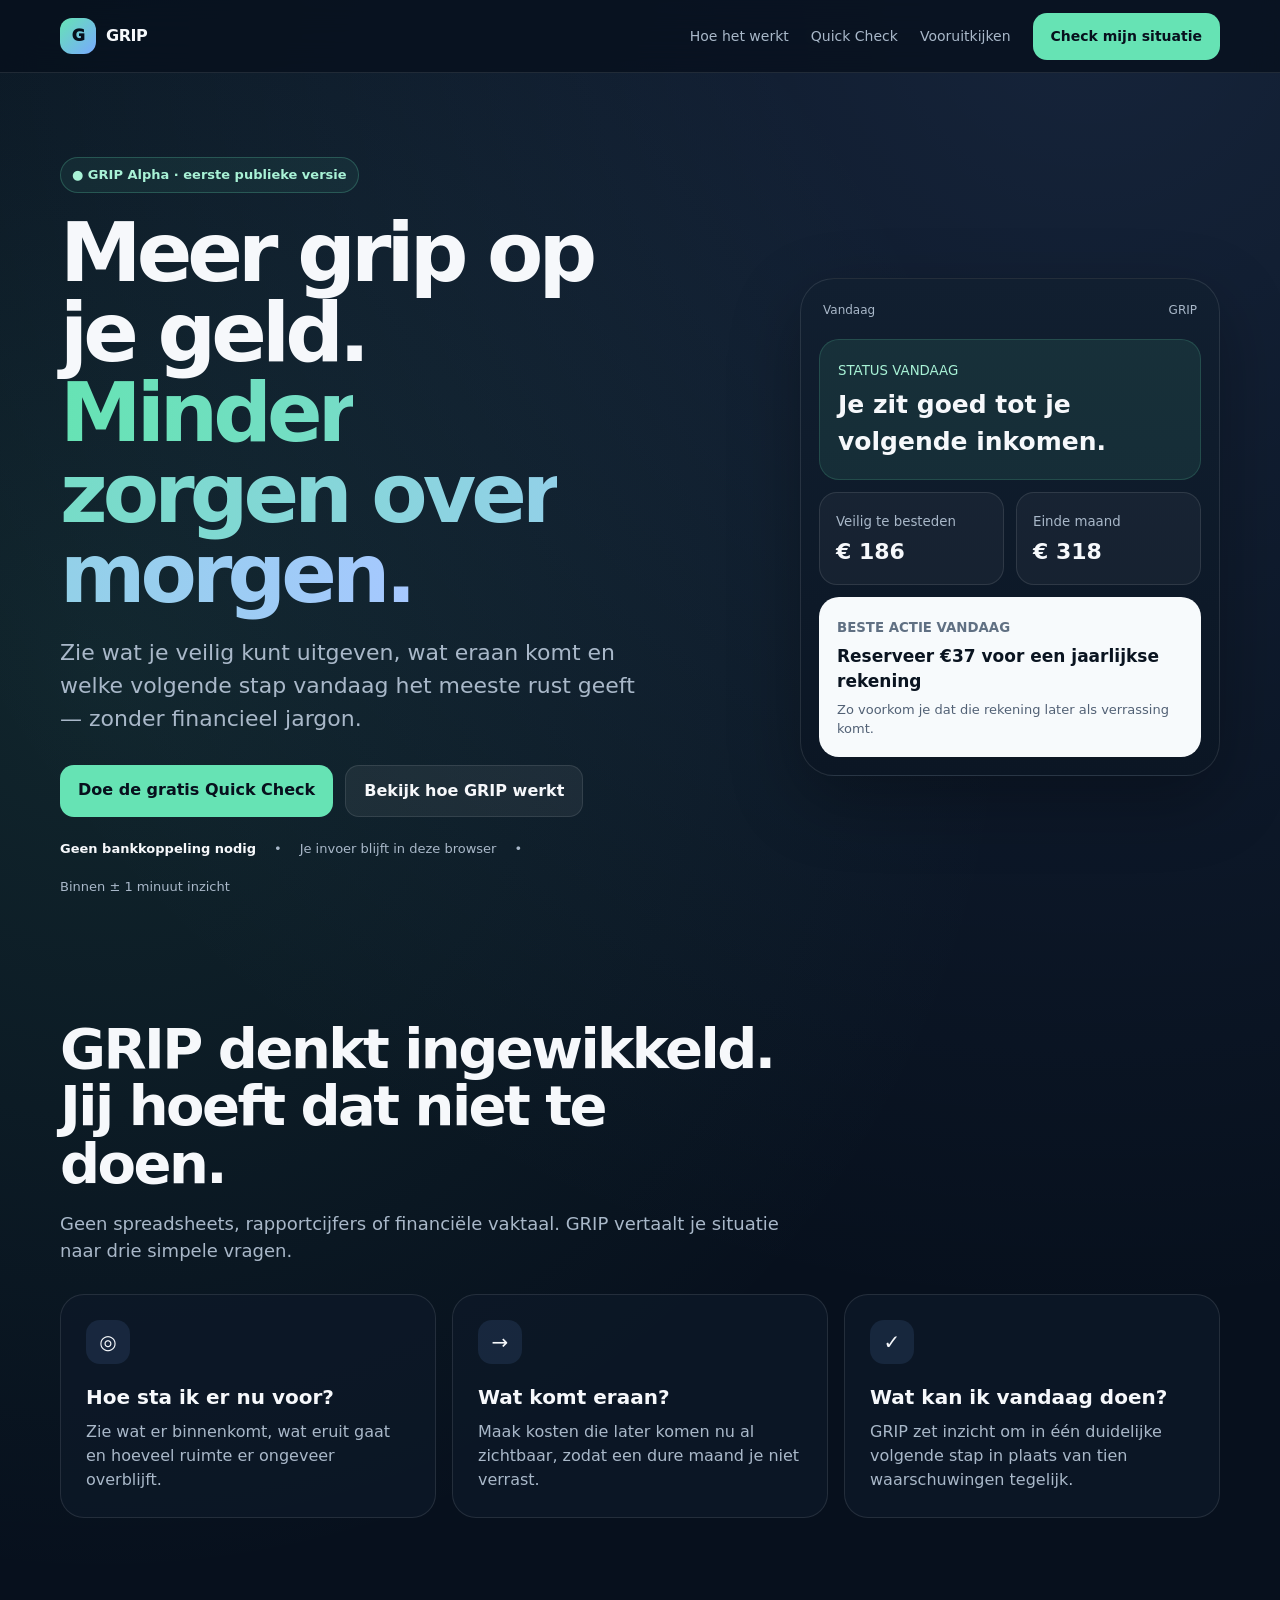
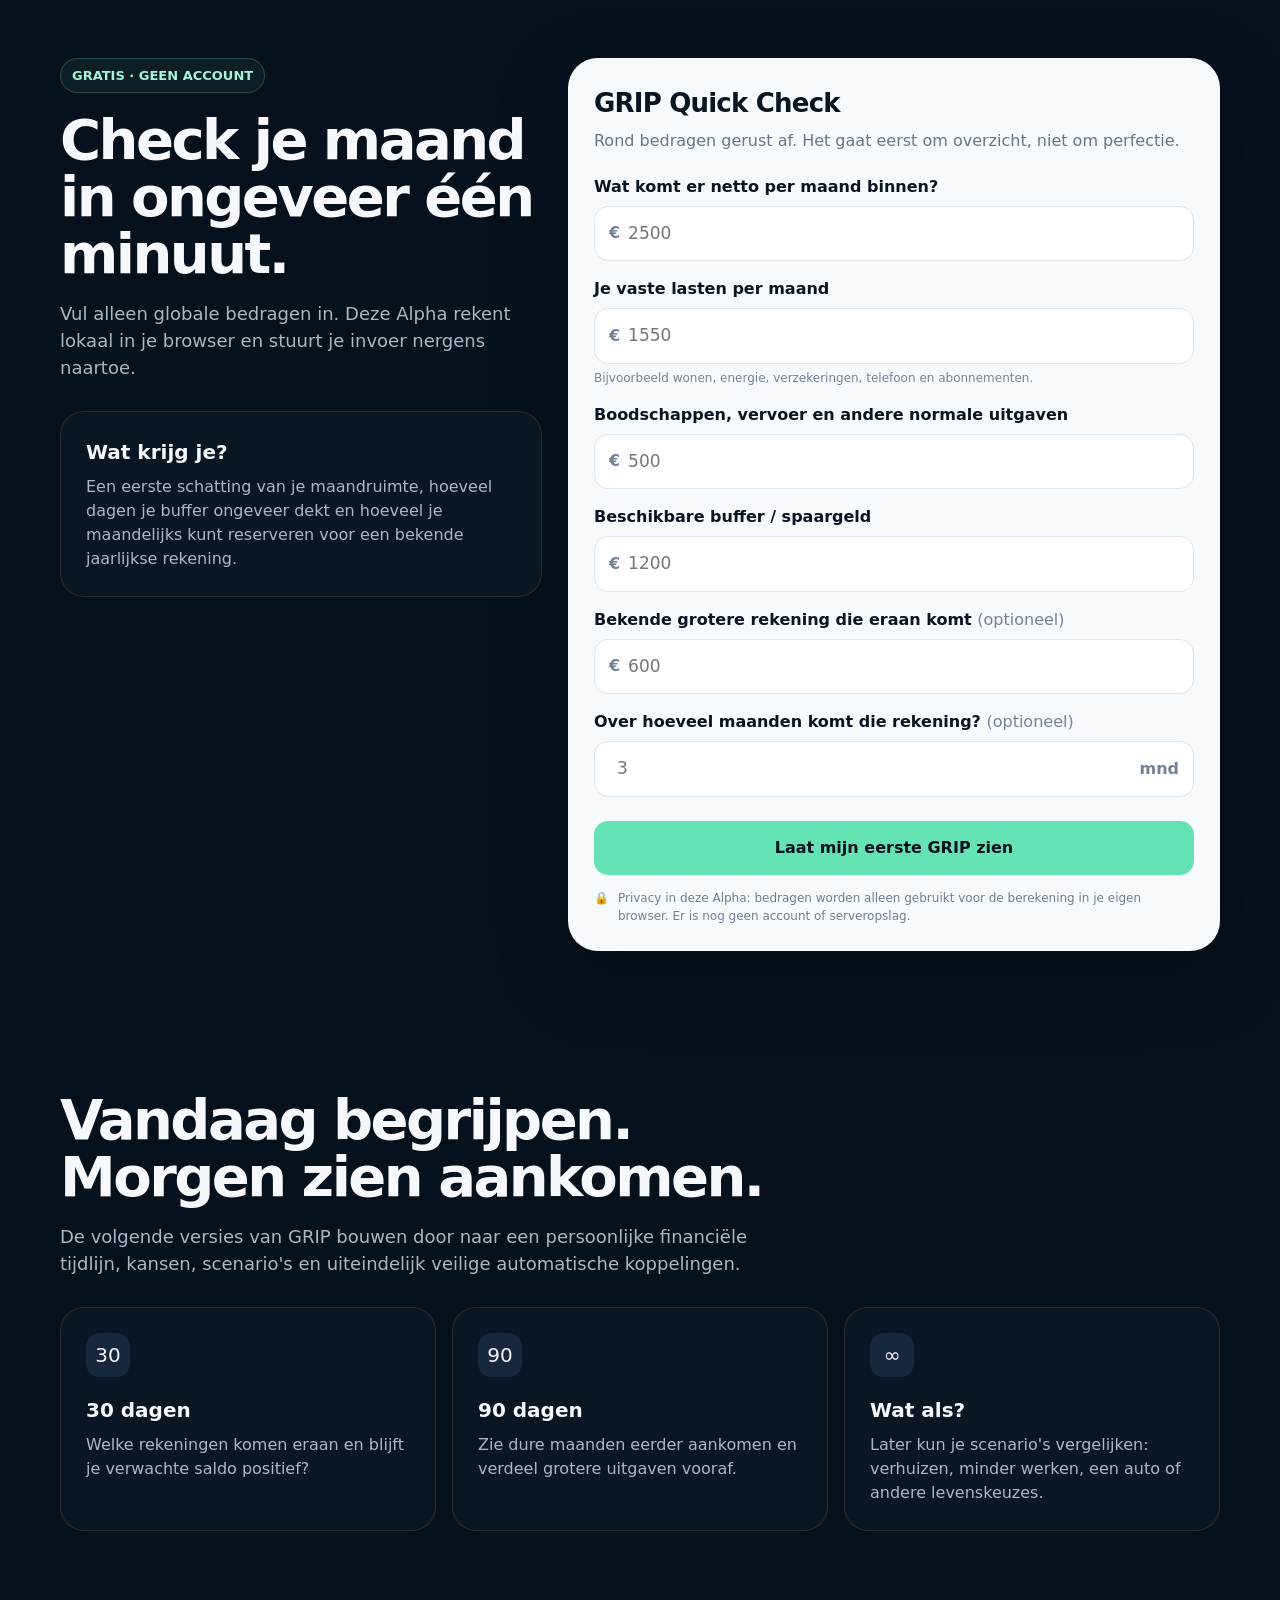
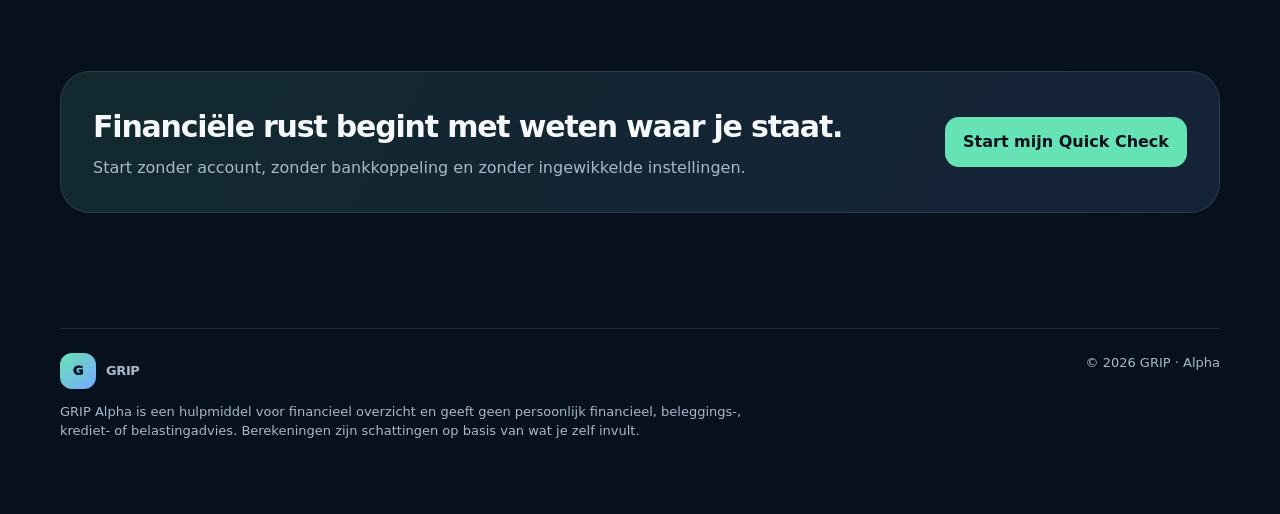
==== index.html @ 94ff1ef1 "Build GRIP alpha landing page and financial quick check" ====
<!doctype html>
<html lang="nl">
<head>
  <meta charset="utf-8" />
  <meta name="viewport" content="width=device-width,initial-scale=1,viewport-fit=cover" />
  <meta name="theme-color" content="#0b1220" />
  <meta name="description" content="GRIP helpt huishoudens zien wat vandaag kan, wat morgen komt en welke volgende stap financiële rust geeft." />
  <title>GRIP — Meer grip op je geld. Minder zorgen over morgen.</title>
  <style>
    :root{--bg:#07101d;--panel:#0d1928;--panel2:#122235;--text:#f6f8fb;--muted:#a9b8c9;--line:rgba(255,255,255,.10);--brand:#66e3b4;--brand2:#78a9ff;--warn:#ffd37a;--danger:#ff8f9b;--shadow:0 24px 70px rgba(0,0,0,.28);--r:24px}
    *{box-sizing:border-box}html{scroll-behavior:smooth}body{margin:0;background:radial-gradient(circle at 85% 0%,rgba(120,169,255,.13),transparent 34%),radial-gradient(circle at 8% 18%,rgba(102,227,180,.10),transparent 28%),var(--bg);color:var(--text);font-family:Inter,ui-sans-serif,system-ui,-apple-system,BlinkMacSystemFont,"Segoe UI",sans-serif;line-height:1.5}button,input{font:inherit}a{color:inherit;text-decoration:none}.wrap{width:min(1160px,calc(100% - 36px));margin:auto}.nav{position:sticky;top:0;z-index:20;background:rgba(7,16,29,.78);backdrop-filter:blur(18px);border-bottom:1px solid var(--line)}.navin{height:72px;display:flex;align-items:center;justify-content:space-between;gap:24px}.logo{display:flex;align-items:center;gap:10px;font-weight:900;letter-spacing:-.03em}.mark{width:36px;height:36px;border-radius:12px;background:linear-gradient(135deg,var(--brand),var(--brand2));display:grid;place-items:center;color:#07101d;font-weight:1000}.links{display:flex;align-items:center;gap:22px;color:var(--muted);font-size:14px}.cta,.ghost{border:0;border-radius:14px;padding:13px 18px;font-weight:800;cursor:pointer;transition:.2s transform,.2s opacity}.cta{background:var(--brand);color:#07101d}.cta:hover,.ghost:hover{transform:translateY(-1px)}.ghost{background:rgba(255,255,255,.06);color:var(--text);border:1px solid var(--line)}.hero{padding:84px 0 54px;display:grid;grid-template-columns:1.08fr .92fr;gap:50px;align-items:center}.eyebrow{display:inline-flex;gap:8px;align-items:center;padding:7px 11px;border:1px solid rgba(102,227,180,.24);background:rgba(102,227,180,.07);color:#a8f2d6;border-radius:999px;font-size:13px;font-weight:800}.hero h1{font-size:clamp(45px,7vw,82px);line-height:.98;letter-spacing:-.06em;margin:20px 0 22px;max-width:780px}.hero h1 span{background:linear-gradient(90deg,var(--brand),#a6c8ff);-webkit-background-clip:text;background-clip:text;color:transparent}.lead{font-size:clamp(18px,2vw,22px);color:var(--muted);max-width:690px}.heroactions{display:flex;gap:12px;flex-wrap:wrap;margin:30px 0 22px}.trustline{display:flex;gap:18px;flex-wrap:wrap;color:var(--muted);font-size:13px}.trustline b{color:var(--text)}.phone{background:linear-gradient(180deg,#111f30,#0b1624);border:1px solid var(--line);border-radius:34px;padding:18px;box-shadow:var(--shadow);max-width:420px;margin-left:auto}.phonehead{display:flex;justify-content:space-between;color:var(--muted);font-size:12px;margin:4px 4px 20px}.good{background:rgba(102,227,180,.09);border:1px solid rgba(102,227,180,.16);border-radius:20px;padding:18px}.good small{color:#a8f2d6}.good strong{font-size:25px;display:block;margin-top:4px}.metric{display:grid;grid-template-columns:1fr 1fr;gap:12px;margin:12px 0}.mini{padding:16px;background:rgba(255,255,255,.04);border:1px solid var(--line);border-radius:18px}.mini small{color:var(--muted)}.mini b{font-size:22px;display:block;margin-top:2px}.action{margin-top:12px;background:#f7fafc;color:#0a1420;border-radius:20px;padding:18px}.action small{color:#607083;font-weight:700}.action b{display:block;font-size:17px;margin:5px 0}.action p{color:#526175;margin:0;font-size:13px}.section{padding:70px 0}.sectionhead{max-width:720px;margin-bottom:30px}.section h2{font-size:clamp(34px,5vw,56px);line-height:1.02;letter-spacing:-.045em;margin:0 0 14px}.sectionhead p{color:var(--muted);font-size:18px}.grid3{display:grid;grid-template-columns:repeat(3,1fr);gap:16px}.card{background:rgba(13,25,40,.78);border:1px solid var(--line);border-radius:var(--r);padding:25px}.icon{width:44px;height:44px;border-radius:14px;background:rgba(120,169,255,.11);display:grid;place-items:center;font-size:20px;margin-bottom:18px}.card h3{font-size:20px;margin:0 0 8px}.card p{color:var(--muted);margin:0}.quick{display:grid;grid-template-columns:.85fr 1.15fr;gap:26px;align-items:start}.quickintro{position:sticky;top:100px}.formbox{background:#f7fafc;color:#0b1522;border-radius:30px;padding:26px;box-shadow:var(--shadow)}.formbox h3{font-size:26px;letter-spacing:-.03em;margin:0 0 6px}.formbox .sub{color:#667587;margin:0 0 22px}.field{margin:16px 0}.field label{display:block;font-weight:800;margin-bottom:7px}.field .help{display:block;color:#758395;font-size:12px;margin-top:5px}.inputwrap{display:flex;align-items:center;background:white;border:1px solid #dbe3ec;border-radius:14px;padding:0 14px;min-height:52px}.inputwrap span{color:#738196;font-weight:800}.inputwrap input{border:0;outline:0;flex:1;min-width:0;padding:14px 8px;font-size:17px;background:transparent;color:#0b1522}.full{width:100%;padding:15px 18px;margin-top:8px}.result{display:none;margin-top:22px;border-top:1px solid #dbe3ec;padding-top:22px}.result.show{display:block}.resulttop{display:flex;justify-content:space-between;gap:12px;align-items:center}.badge{display:inline-flex;padding:6px 10px;border-radius:999px;font-size:12px;font-weight:900;background:#e8f8f1;color:#176545}.bigmoney{font-size:42px;letter-spacing:-.05em;font-weight:950;margin:7px 0}.resultgrid{display:grid;grid-template-columns:1fr 1fr;gap:10px;margin-top:15px}.resultmini{background:#fff;border:1px solid #e0e7ee;border-radius:16px;padding:14px}.resultmini small{color:#788697}.resultmini b{display:block;margin-top:4px}.next{margin-top:14px;background:#0b1522;color:#fff;border-radius:17px;padding:16px}.next small{color:#a8f2d6;font-weight:800}.next b{display:block;margin-top:3px}.privacy{display:flex;gap:9px;align-items:flex-start;color:#6f7f91;font-size:12px;margin-top:14px}.band{background:linear-gradient(120deg,rgba(102,227,180,.12),rgba(120,169,255,.12));border:1px solid var(--line);border-radius:30px;padding:32px;display:flex;justify-content:space-between;align-items:center;gap:28px}.band h3{font-size:30px;margin:0 0 7px;letter-spacing:-.04em}.band p{margin:0;color:var(--muted)}footer{padding:45px 0 60px;color:var(--muted);font-size:13px}.footerin{display:flex;justify-content:space-between;gap:24px;border-top:1px solid var(--line);padding-top:24px}.tiny{max-width:700px}.hide-desktop{display:none}@media(max-width:860px){.links a:not(.cta){display:none}.hero{grid-template-columns:1fr;padding-top:55px}.phone{margin:8px auto 0;max-width:500px;width:100%}.grid3,.quick{grid-template-columns:1fr}.quickintro{position:static}.band{align-items:flex-start;flex-direction:column}.section{padding:54px 0}.hero h1{font-size:clamp(46px,13vw,70px)}}@media(max-width:520px){.wrap{width:min(100% - 24px,1160px)}.navin{height:64px}.logo{font-size:15px}.mark{width:32px;height:32px}.links .cta{padding:10px 12px}.hero{padding-top:42px;gap:32px}.hero h1{font-size:45px}.lead{font-size:17px}.heroactions{display:grid}.heroactions a,.heroactions button{text-align:center;width:100%}.metric,.resultgrid{grid-template-columns:1fr}.formbox{padding:20px;border-radius:24px}.phone{border-radius:28px}.trustline{display:grid;gap:8px}.footerin{flex-direction:column}.band{padding:24px}.hide-mobile{display:none}.hide-desktop{display:block}}
  </style>
</head>
<body>
  <nav class="nav"><div class="wrap navin"><a class="logo" href="#top" aria-label="GRIP home"><span class="mark">G</span><span>GRIP</span></a><div class="links"><a href="#hoe">Hoe het werkt</a><a href="#quick">Quick Check</a><a href="#visie">Vooruitkijken</a><a class="cta" href="#quick">Check mijn situatie</a></div></div></nav>

  <main id="top">
    <section class="wrap hero">
      <div>
        <div class="eyebrow">● GRIP Alpha · eerste publieke versie</div>
        <h1>Meer grip op je geld.<br><span>Minder zorgen over morgen.</span></h1>
        <p class="lead">Zie wat je veilig kunt uitgeven, wat eraan komt en welke volgende stap vandaag het meeste rust geeft — zonder financieel jargon.</p>
        <div class="heroactions"><a class="cta" href="#quick">Doe de gratis Quick Check</a><a class="ghost" href="#hoe">Bekijk hoe GRIP werkt</a></div>
        <div class="trustline"><span><b>Geen bankkoppeling nodig</b></span><span>•</span><span>Je invoer blijft in deze browser</span><span>•</span><span>Binnen ± 1 minuut inzicht</span></div>
      </div>
      <div class="phone" aria-label="Voorbeeld GRIP dashboard">
        <div class="phonehead"><span>Vandaag</span><span>GRIP</span></div>
        <div class="good"><small>STATUS VANDAAG</small><strong>Je zit goed tot je volgende inkomen.</strong></div>
        <div class="metric"><div class="mini"><small>Veilig te besteden</small><b>€ 186</b></div><div class="mini"><small>Einde maand</small><b>€ 318</b></div></div>
        <div class="action"><small>BESTE ACTIE VANDAAG</small><b>Reserveer €37 voor een jaarlijkse rekening</b><p>Zo voorkom je dat die rekening later als verrassing komt.</p></div>
      </div>
    </section>

    <section class="wrap section" id="hoe">
      <div class="sectionhead"><h2>GRIP denkt ingewikkeld.<br>Jij hoeft dat niet te doen.</h2><p>Geen spreadsheets, rapportcijfers of financiële vaktaal. GRIP vertaalt je situatie naar drie simpele vragen.</p></div>
      <div class="grid3">
        <article class="card"><div class="icon">◎</div><h3>Hoe sta ik er nu voor?</h3><p>Zie wat er binnenkomt, wat eruit gaat en hoeveel ruimte er ongeveer overblijft.</p></article>
        <article class="card"><div class="icon">→</div><h3>Wat komt eraan?</h3><p>Maak kosten die later komen nu al zichtbaar, zodat een dure maand je niet verrast.</p></article>
        <article class="card"><div class="icon">✓</div><h3>Wat kan ik vandaag doen?</h3><p>GRIP zet inzicht om in één duidelijke volgende stap in plaats van tien waarschuwingen tegelijk.</p></article>
      </div>
    </section>

    <section class="wrap section quick" id="quick">
      <div class="quickintro"><div class="eyebrow">GRATIS · GEEN ACCOUNT</div><div class="sectionhead" style="margin-top:18px"><h2>Check je maand in ongeveer één minuut.</h2><p>Vul alleen globale bedragen in. Deze Alpha rekent lokaal in je browser en stuurt je invoer nergens naartoe.</p></div><div class="card"><h3>Wat krijg je?</h3><p>Een eerste schatting van je maandruimte, hoeveel dagen je buffer ongeveer dekt en hoeveel je maandelijks kunt reserveren voor een bekende jaarlijkse rekening.</p></div></div>
      <div class="formbox">
        <h3>GRIP Quick Check</h3><p class="sub">Rond bedragen gerust af. Het gaat eerst om overzicht, niet om perfectie.</p>
        <form id="gripForm">
          <div class="field"><label for="income">Wat komt er netto per maand binnen?</label><div class="inputwrap"><span>€</span><input id="income" inputmode="decimal" type="number" min="0" step="10" placeholder="2500" required></div></div>
          <div class="field"><label for="fixed">Je vaste lasten per maand</label><div class="inputwrap"><span>€</span><input id="fixed" inputmode="decimal" type="number" min="0" step="10" placeholder="1550" required></div><span class="help">Bijvoorbeeld wonen, energie, verzekeringen, telefoon en abonnementen.</span></div>
          <div class="field"><label for="living">Boodschappen, vervoer en andere normale uitgaven</label><div class="inputwrap"><span>€</span><input id="living" inputmode="decimal" type="number" min="0" step="10" placeholder="500" required></div></div>
          <div class="field"><label for="savings">Beschikbare buffer / spaargeld</label><div class="inputwrap"><span>€</span><input id="savings" inputmode="decimal" type="number" min="0" step="10" placeholder="1200" required></div></div>
          <div class="field"><label for="annual">Bekende grotere rekening die eraan komt <span style="font-weight:500;color:#758395">(optioneel)</span></label><div class="inputwrap"><span>€</span><input id="annual" inputmode="decimal" type="number" min="0" step="10" placeholder="600"></div></div>
          <div class="field"><label for="months">Over hoeveel maanden komt die rekening? <span style="font-weight:500;color:#758395">(optioneel)</span></label><div class="inputwrap"><input id="months" inputmode="numeric" type="number" min="1" max="24" step="1" placeholder="3"><span>mnd</span></div></div>
          <button class="cta full" type="submit">Laat mijn eerste GRIP zien</button>
        </form>
        <div id="result" class="result" aria-live="polite">
          <div class="resulttop"><div><small style="color:#718093;font-weight:800">GESCHATTE MAANDRUIMTE</small><div id="room" class="bigmoney">€ 0</div></div><span id="status" class="badge">Op koers</span></div>
          <p id="summary" style="color:#526175;margin:0"></p>
          <div class="resultgrid"><div class="resultmini"><small>Buffer dekt ongeveer</small><b id="days">0 dagen</b></div><div class="resultmini"><small>Reserveren voor rekening</small><b id="reserve">€ 0 / maand</b></div></div>
          <div class="next"><small>BESTE VOLGENDE STAP</small><b id="next">Je eerste overzicht is klaar.</b></div>
        </div>
        <div class="privacy"><span>🔒</span><span>Privacy in deze Alpha: bedragen worden alleen gebruikt voor de berekening in je eigen browser. Er is nog geen account of serveropslag.</span></div>
      </div>
    </section>

    <section class="wrap section" id="visie">
      <div class="sectionhead"><h2>Vandaag begrijpen.<br>Morgen zien aankomen.</h2><p>De volgende versies van GRIP bouwen door naar een persoonlijke financiële tijdlijn, kansen, scenario's en uiteindelijk veilige automatische koppelingen.</p></div>
      <div class="grid3">
        <article class="card"><div class="icon">30</div><h3>30 dagen</h3><p>Welke rekeningen komen eraan en blijft je verwachte saldo positief?</p></article>
        <article class="card"><div class="icon">90</div><h3>90 dagen</h3><p>Zie dure maanden eerder aankomen en verdeel grotere uitgaven vooraf.</p></article>
        <article class="card"><div class="icon">∞</div><h3>Wat als?</h3><p>Later kun je scenario's vergelijken: verhuizen, minder werken, een auto of andere levenskeuzes.</p></article>
      </div>
    </section>

    <section class="wrap section"><div class="band"><div><h3>Financiële rust begint met weten waar je staat.</h3><p>Start zonder account, zonder bankkoppeling en zonder ingewikkelde instellingen.</p></div><a class="cta" href="#quick">Start mijn Quick Check</a></div></section>
  </main>

  <footer><div class="wrap footerin"><div><div class="logo"><span class="mark">G</span><span>GRIP</span></div><p class="tiny">GRIP Alpha is een hulpmiddel voor financieel overzicht en geeft geen persoonlijk financieel, beleggings-, krediet- of belastingadvies. Berekeningen zijn schattingen op basis van wat je zelf invult.</p></div><div>© 2026 GRIP · Alpha</div></div></footer>

  <script>
    const euro = n => new Intl.NumberFormat('nl-NL',{style:'currency',currency:'EUR',maximumFractionDigits:0}).format(n);
    document.getElementById('gripForm').addEventListener('submit', (e) => {
      e.preventDefault();
      const income = Number(document.getElementById('income').value||0);
      const fixed = Number(document.getElementById('fixed').value||0);
      const living = Number(document.getElementById('living').value||0);
      const savings = Number(document.getElementById('savings').value||0);
      const annual = Number(document.getElementById('annual').value||0);
      const months = Math.max(1,Number(document.getElementById('months').value||1));
      const room = income-fixed-living;
      const necessary = Math.max(1,fixed+living);
      const daily = necessary/30.4;
      const days = Math.max(0,Math.round(savings/daily));
      const reserve = annual>0 ? Math.ceil(annual/months) : 0;
      const afterReserve = room-reserve;
      const roomEl = document.getElementById('room');
      const status = document.getElementById('status');
      const summary = document.getElementById('summary');
      const next = document.getElementById('next');
      roomEl.textContent = euro(room);
      document.getElementById('days').textContent = `${days} ${days===1?'dag':'dagen'}`;
      document.getElementById('reserve').textContent = annual>0 ? `${euro(reserve)} / maand` : 'Geen ingevoerd';
      if(room < 0){status.textContent='Aandacht nodig';status.style.background='#fff0f1';status.style.color='#a33a49';summary.textContent=`Op basis van deze grove bedragen kom je ongeveer ${euro(Math.abs(room))} per maand tekort. Dit is een signaal om eerst de grootste kosten en inkomsten rustig te bekijken.`;next.textContent='Begin met je drie grootste maandelijkse kosten. Controleer daarna welke daarvan echt vast zijn.'}
      else if(afterReserve < 0 && annual>0){status.textContent='Krap na reserveren';status.style.background='#fff6df';status.style.color='#8a6413';summary.textContent=`Je gewone maand lijkt ongeveer ${euro(room)} ruimte te hebben, maar de ingevoerde rekening vraagt circa ${euro(reserve)} per maand als je die gelijkmatig wilt opbouwen.`;next.textContent=`Kijk of je de komende maanden minimaal ${euro(reserve)} kunt reserveren of verdeel de rekening op een andere haalbare manier.`}
      else {status.textContent='Op koers';status.style.background='#e8f8f1';status.style.color='#176545';summary.textContent=`Na de bedragen die je invulde blijft er ongeveer ${euro(room)} per maand over${annual>0?`, of circa ${euro(afterReserve)} nadat je reserveert voor de bekende rekening`:''}.`;next.textContent=annual>0?`Reserveer ongeveer ${euro(reserve)} per maand voor de rekening die eraan komt.`:'Voeg later bekende jaarlijkse rekeningen toe om verrassingen eerder zichtbaar te maken.'}
      document.getElementById('result').classList.add('show');
      document.getElementById('result').scrollIntoView({behavior:'smooth',block:'nearest'});
    });
  </script>
</body>
</html>
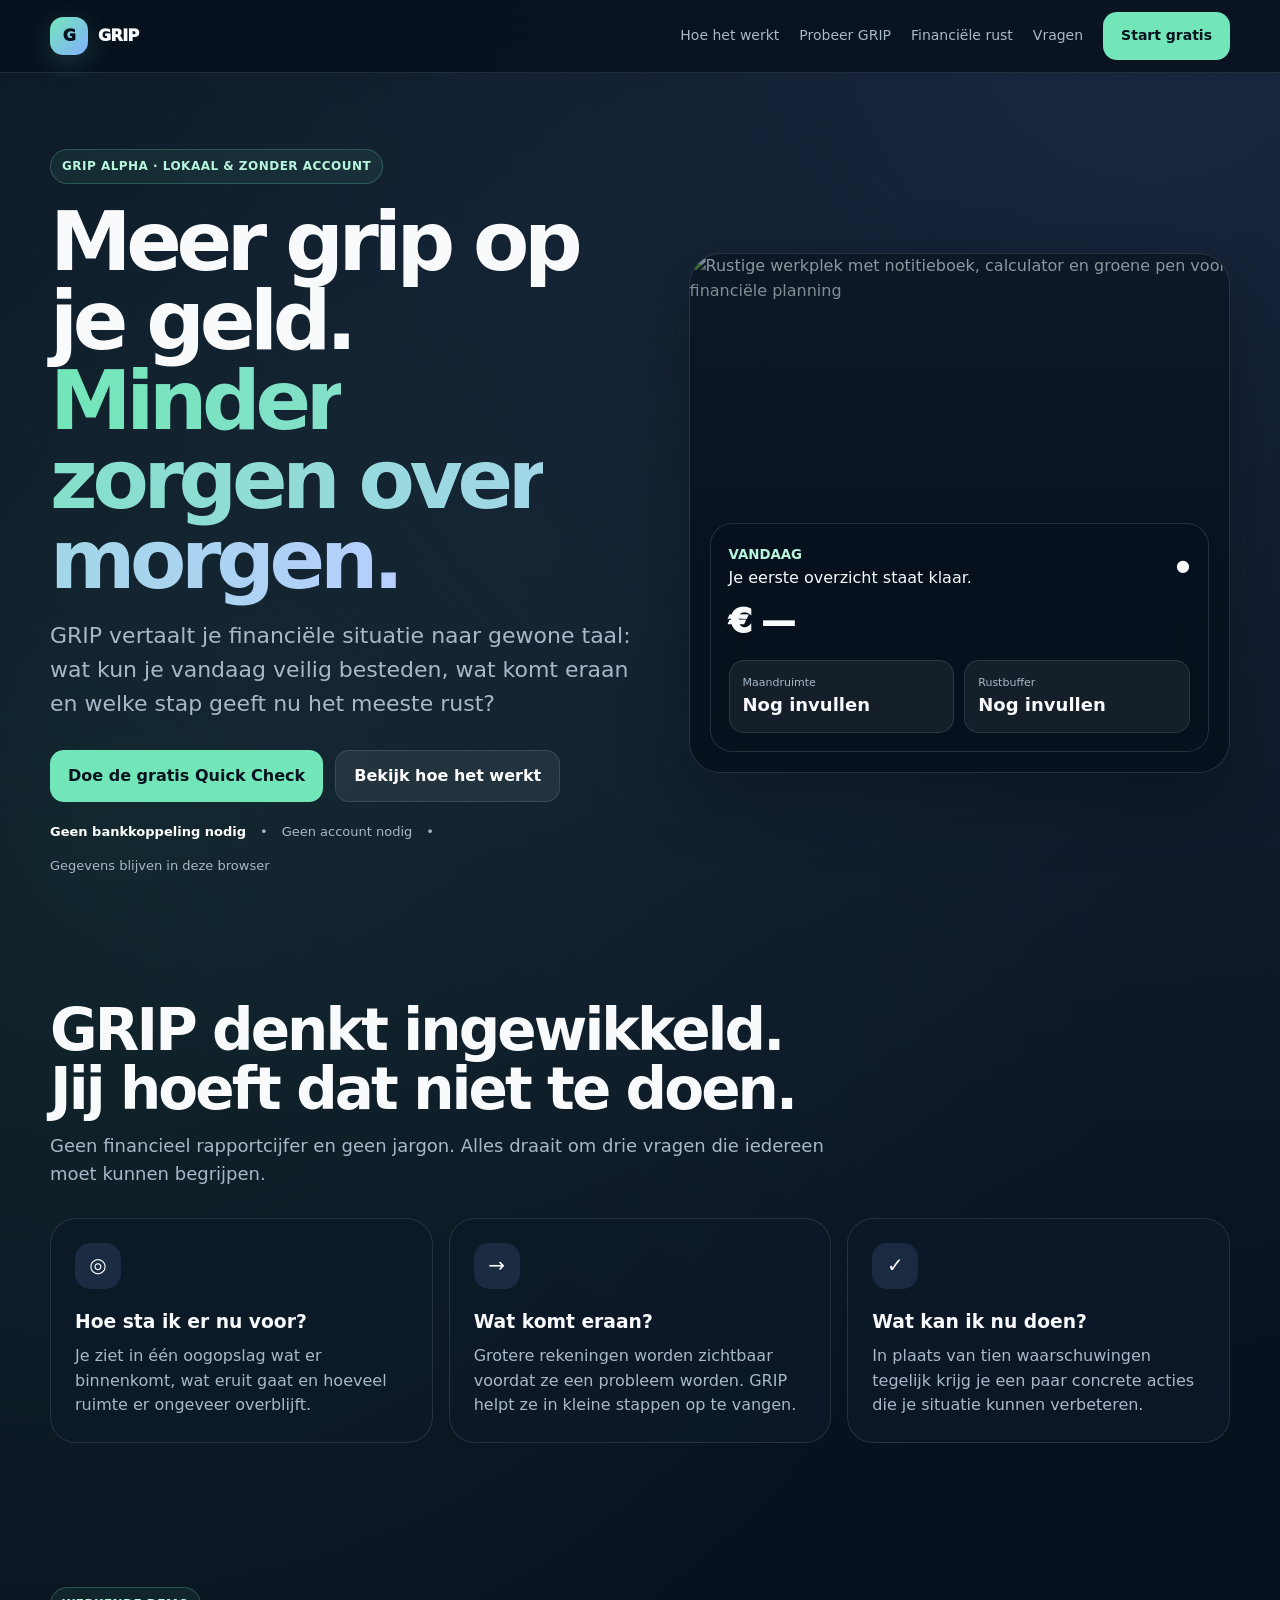
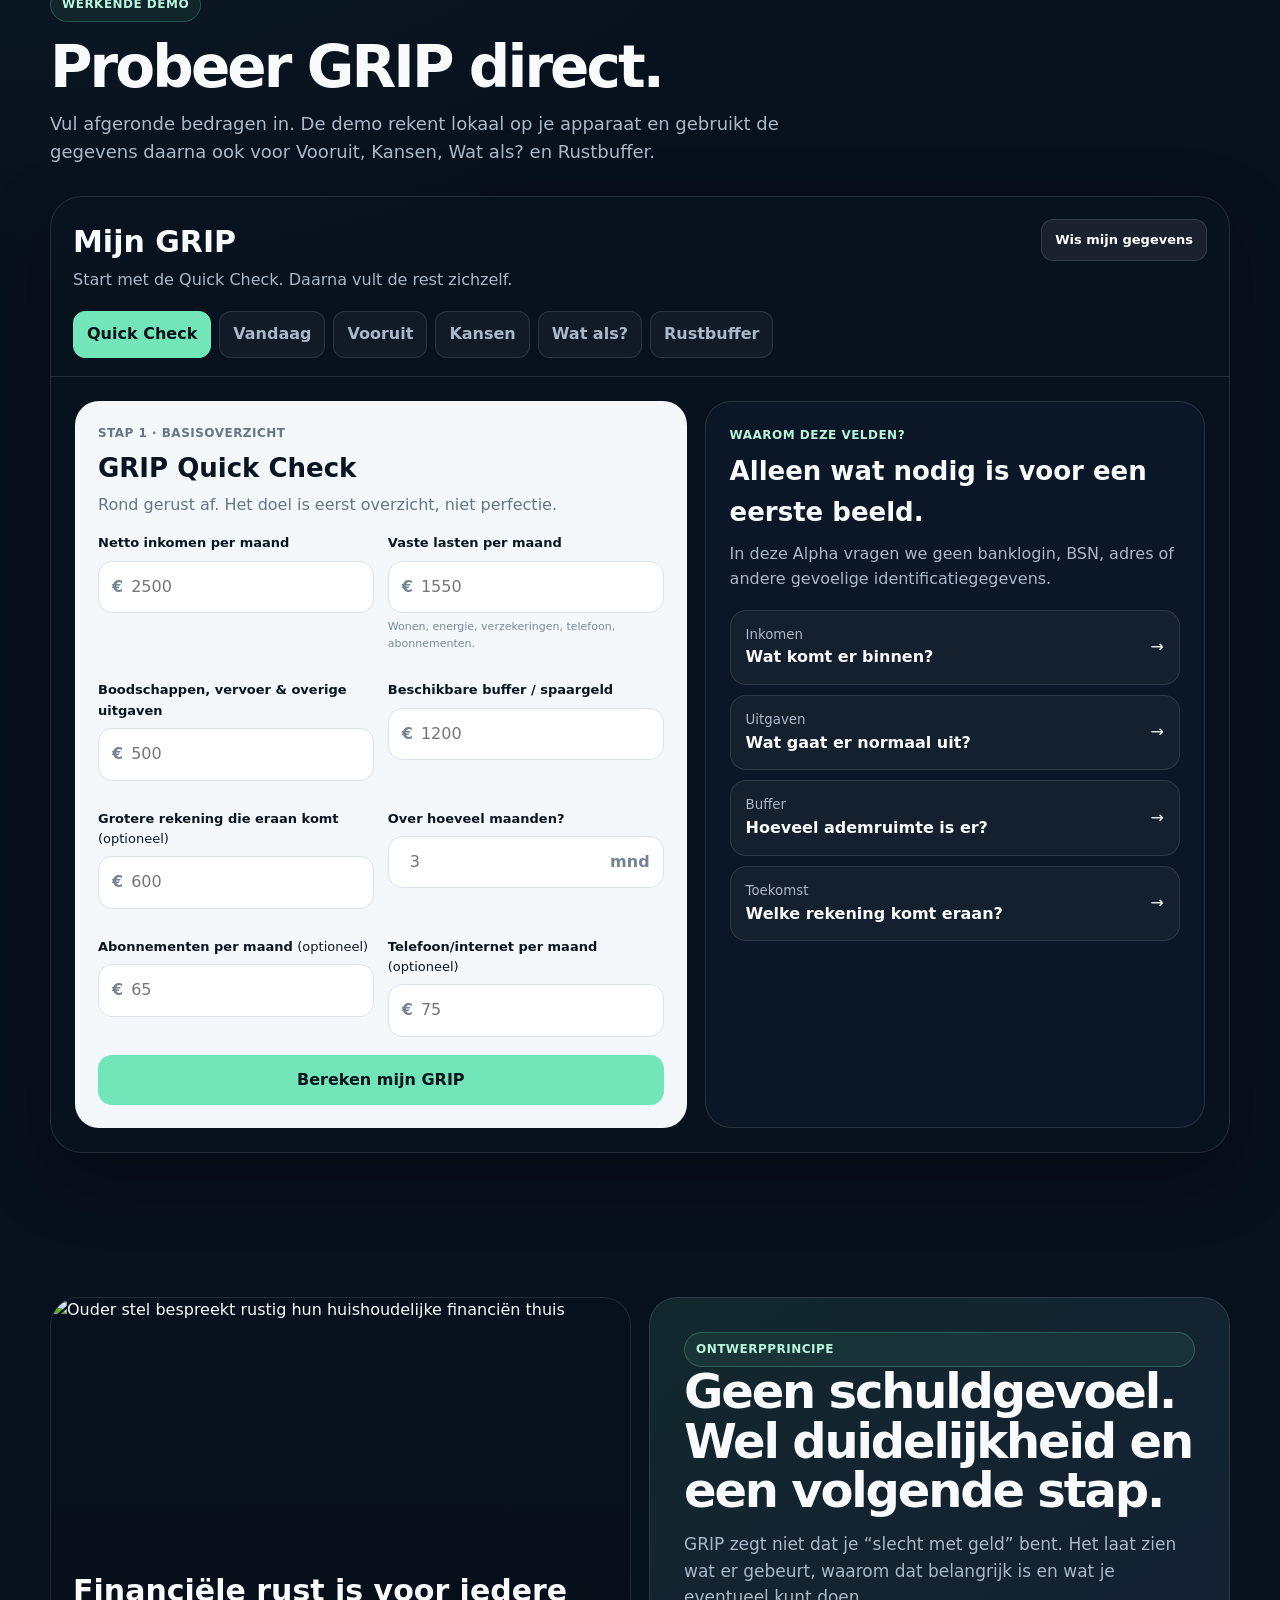
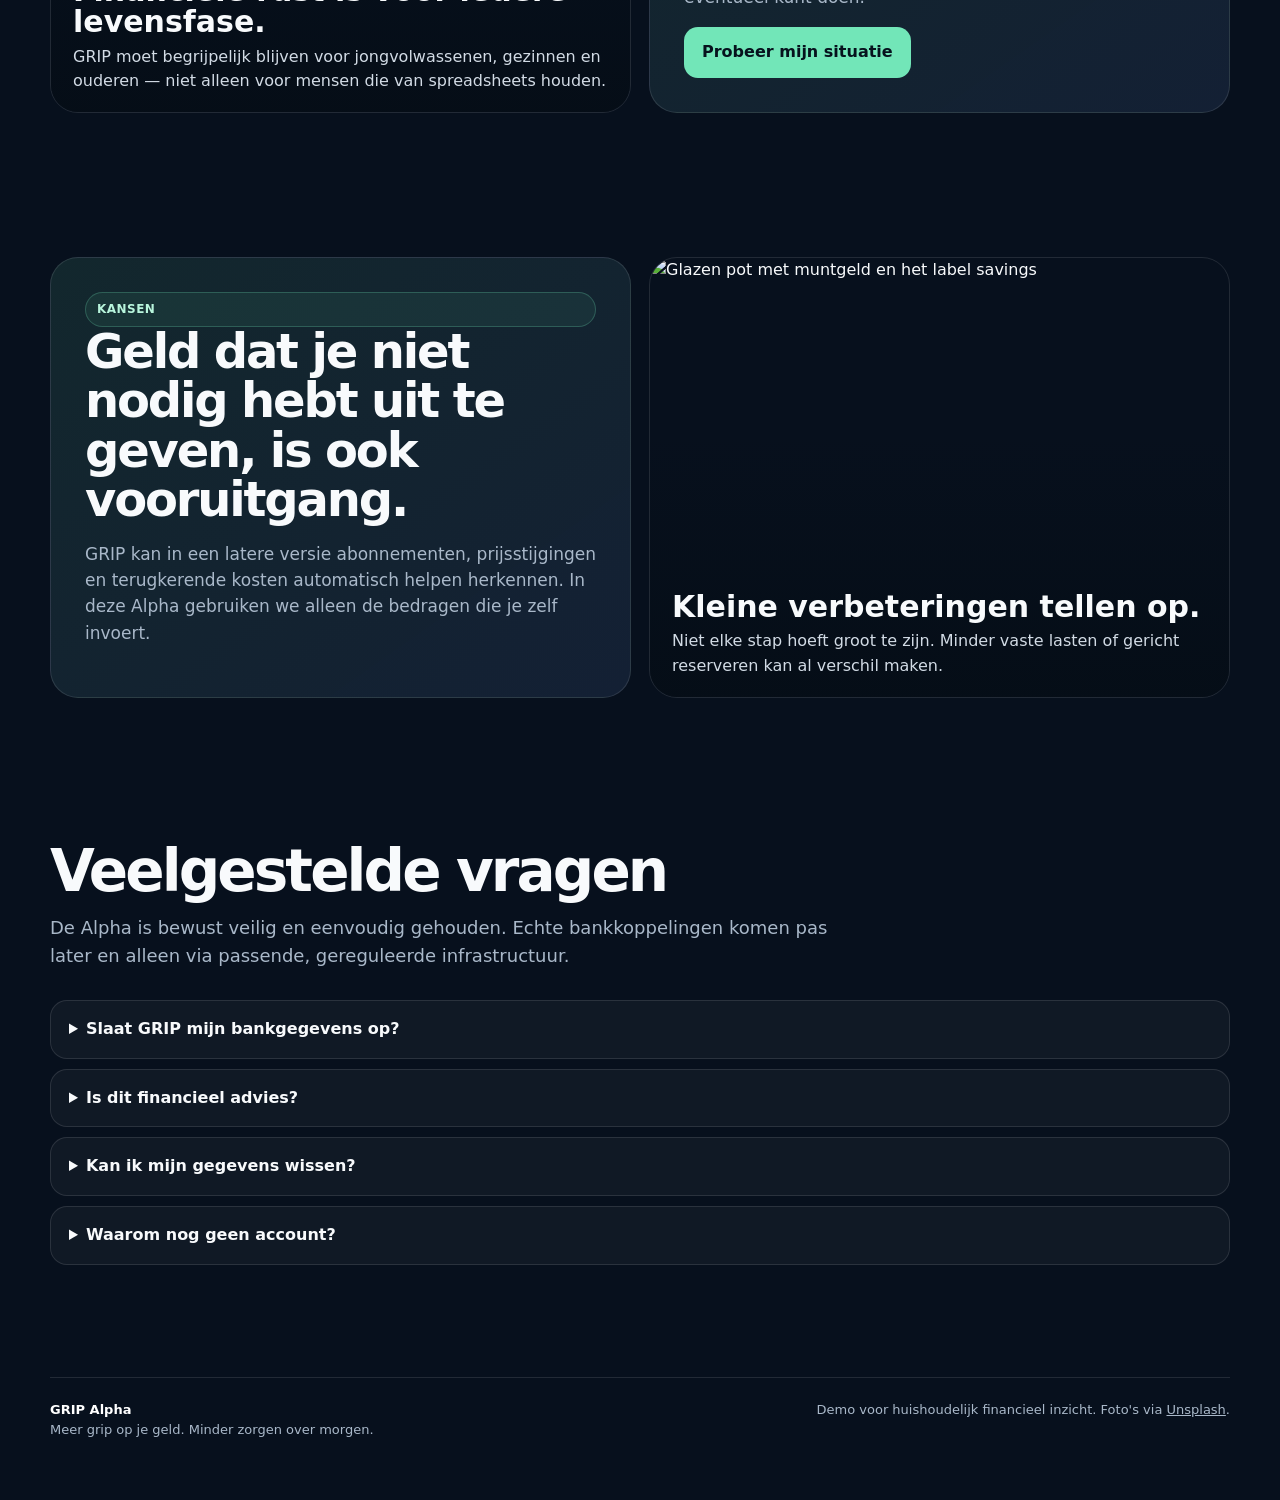
==== commit 2757282c: "Build complete GRIP household finance web app" ====
--- a/index.html
+++ b/index.html
@@ -3,109 +3,301 @@
 <head>
   <meta charset="utf-8" />
   <meta name="viewport" content="width=device-width,initial-scale=1,viewport-fit=cover" />
-  <meta name="theme-color" content="#0b1220" />
-  <meta name="description" content="GRIP helpt huishoudens zien wat vandaag kan, wat morgen komt en welke volgende stap financiële rust geeft." />
-  <title>GRIP — Meer grip op je geld. Minder zorgen over morgen.</title>
+  <meta name="theme-color" content="#07101d" />
+  <meta name="description" content="GRIP helpt huishoudens vandaag begrijpen, vooruitkijken en stap voor stap meer financiële rust opbouwen." />
+  <meta name="color-scheme" content="dark light" />
+  <title>GRIP — Meer grip op je geld</title>
   <style>
-    :root{--bg:#07101d;--panel:#0d1928;--panel2:#122235;--text:#f6f8fb;--muted:#a9b8c9;--line:rgba(255,255,255,.10);--brand:#66e3b4;--brand2:#78a9ff;--warn:#ffd37a;--danger:#ff8f9b;--shadow:0 24px 70px rgba(0,0,0,.28);--r:24px}
-    *{box-sizing:border-box}html{scroll-behavior:smooth}body{margin:0;background:radial-gradient(circle at 85% 0%,rgba(120,169,255,.13),transparent 34%),radial-gradient(circle at 8% 18%,rgba(102,227,180,.10),transparent 28%),var(--bg);color:var(--text);font-family:Inter,ui-sans-serif,system-ui,-apple-system,BlinkMacSystemFont,"Segoe UI",sans-serif;line-height:1.5}button,input{font:inherit}a{color:inherit;text-decoration:none}.wrap{width:min(1160px,calc(100% - 36px));margin:auto}.nav{position:sticky;top:0;z-index:20;background:rgba(7,16,29,.78);backdrop-filter:blur(18px);border-bottom:1px solid var(--line)}.navin{height:72px;display:flex;align-items:center;justify-content:space-between;gap:24px}.logo{display:flex;align-items:center;gap:10px;font-weight:900;letter-spacing:-.03em}.mark{width:36px;height:36px;border-radius:12px;background:linear-gradient(135deg,var(--brand),var(--brand2));display:grid;place-items:center;color:#07101d;font-weight:1000}.links{display:flex;align-items:center;gap:22px;color:var(--muted);font-size:14px}.cta,.ghost{border:0;border-radius:14px;padding:13px 18px;font-weight:800;cursor:pointer;transition:.2s transform,.2s opacity}.cta{background:var(--brand);color:#07101d}.cta:hover,.ghost:hover{transform:translateY(-1px)}.ghost{background:rgba(255,255,255,.06);color:var(--text);border:1px solid var(--line)}.hero{padding:84px 0 54px;display:grid;grid-template-columns:1.08fr .92fr;gap:50px;align-items:center}.eyebrow{display:inline-flex;gap:8px;align-items:center;padding:7px 11px;border:1px solid rgba(102,227,180,.24);background:rgba(102,227,180,.07);color:#a8f2d6;border-radius:999px;font-size:13px;font-weight:800}.hero h1{font-size:clamp(45px,7vw,82px);line-height:.98;letter-spacing:-.06em;margin:20px 0 22px;max-width:780px}.hero h1 span{background:linear-gradient(90deg,var(--brand),#a6c8ff);-webkit-background-clip:text;background-clip:text;color:transparent}.lead{font-size:clamp(18px,2vw,22px);color:var(--muted);max-width:690px}.heroactions{display:flex;gap:12px;flex-wrap:wrap;margin:30px 0 22px}.trustline{display:flex;gap:18px;flex-wrap:wrap;color:var(--muted);font-size:13px}.trustline b{color:var(--text)}.phone{background:linear-gradient(180deg,#111f30,#0b1624);border:1px solid var(--line);border-radius:34px;padding:18px;box-shadow:var(--shadow);max-width:420px;margin-left:auto}.phonehead{display:flex;justify-content:space-between;color:var(--muted);font-size:12px;margin:4px 4px 20px}.good{background:rgba(102,227,180,.09);border:1px solid rgba(102,227,180,.16);border-radius:20px;padding:18px}.good small{color:#a8f2d6}.good strong{font-size:25px;display:block;margin-top:4px}.metric{display:grid;grid-template-columns:1fr 1fr;gap:12px;margin:12px 0}.mini{padding:16px;background:rgba(255,255,255,.04);border:1px solid var(--line);border-radius:18px}.mini small{color:var(--muted)}.mini b{font-size:22px;display:block;margin-top:2px}.action{margin-top:12px;background:#f7fafc;color:#0a1420;border-radius:20px;padding:18px}.action small{color:#607083;font-weight:700}.action b{display:block;font-size:17px;margin:5px 0}.action p{color:#526175;margin:0;font-size:13px}.section{padding:70px 0}.sectionhead{max-width:720px;margin-bottom:30px}.section h2{font-size:clamp(34px,5vw,56px);line-height:1.02;letter-spacing:-.045em;margin:0 0 14px}.sectionhead p{color:var(--muted);font-size:18px}.grid3{display:grid;grid-template-columns:repeat(3,1fr);gap:16px}.card{background:rgba(13,25,40,.78);border:1px solid var(--line);border-radius:var(--r);padding:25px}.icon{width:44px;height:44px;border-radius:14px;background:rgba(120,169,255,.11);display:grid;place-items:center;font-size:20px;margin-bottom:18px}.card h3{font-size:20px;margin:0 0 8px}.card p{color:var(--muted);margin:0}.quick{display:grid;grid-template-columns:.85fr 1.15fr;gap:26px;align-items:start}.quickintro{position:sticky;top:100px}.formbox{background:#f7fafc;color:#0b1522;border-radius:30px;padding:26px;box-shadow:var(--shadow)}.formbox h3{font-size:26px;letter-spacing:-.03em;margin:0 0 6px}.formbox .sub{color:#667587;margin:0 0 22px}.field{margin:16px 0}.field label{display:block;font-weight:800;margin-bottom:7px}.field .help{display:block;color:#758395;font-size:12px;margin-top:5px}.inputwrap{display:flex;align-items:center;background:white;border:1px solid #dbe3ec;border-radius:14px;padding:0 14px;min-height:52px}.inputwrap span{color:#738196;font-weight:800}.inputwrap input{border:0;outline:0;flex:1;min-width:0;padding:14px 8px;font-size:17px;background:transparent;color:#0b1522}.full{width:100%;padding:15px 18px;margin-top:8px}.result{display:none;margin-top:22px;border-top:1px solid #dbe3ec;padding-top:22px}.result.show{display:block}.resulttop{display:flex;justify-content:space-between;gap:12px;align-items:center}.badge{display:inline-flex;padding:6px 10px;border-radius:999px;font-size:12px;font-weight:900;background:#e8f8f1;color:#176545}.bigmoney{font-size:42px;letter-spacing:-.05em;font-weight:950;margin:7px 0}.resultgrid{display:grid;grid-template-columns:1fr 1fr;gap:10px;margin-top:15px}.resultmini{background:#fff;border:1px solid #e0e7ee;border-radius:16px;padding:14px}.resultmini small{color:#788697}.resultmini b{display:block;margin-top:4px}.next{margin-top:14px;background:#0b1522;color:#fff;border-radius:17px;padding:16px}.next small{color:#a8f2d6;font-weight:800}.next b{display:block;margin-top:3px}.privacy{display:flex;gap:9px;align-items:flex-start;color:#6f7f91;font-size:12px;margin-top:14px}.band{background:linear-gradient(120deg,rgba(102,227,180,.12),rgba(120,169,255,.12));border:1px solid var(--line);border-radius:30px;padding:32px;display:flex;justify-content:space-between;align-items:center;gap:28px}.band h3{font-size:30px;margin:0 0 7px;letter-spacing:-.04em}.band p{margin:0;color:var(--muted)}footer{padding:45px 0 60px;color:var(--muted);font-size:13px}.footerin{display:flex;justify-content:space-between;gap:24px;border-top:1px solid var(--line);padding-top:24px}.tiny{max-width:700px}.hide-desktop{display:none}@media(max-width:860px){.links a:not(.cta){display:none}.hero{grid-template-columns:1fr;padding-top:55px}.phone{margin:8px auto 0;max-width:500px;width:100%}.grid3,.quick{grid-template-columns:1fr}.quickintro{position:static}.band{align-items:flex-start;flex-direction:column}.section{padding:54px 0}.hero h1{font-size:clamp(46px,13vw,70px)}}@media(max-width:520px){.wrap{width:min(100% - 24px,1160px)}.navin{height:64px}.logo{font-size:15px}.mark{width:32px;height:32px}.links .cta{padding:10px 12px}.hero{padding-top:42px;gap:32px}.hero h1{font-size:45px}.lead{font-size:17px}.heroactions{display:grid}.heroactions a,.heroactions button{text-align:center;width:100%}.metric,.resultgrid{grid-template-columns:1fr}.formbox{padding:20px;border-radius:24px}.phone{border-radius:28px}.trustline{display:grid;gap:8px}.footerin{flex-direction:column}.band{padding:24px}.hide-mobile{display:none}.hide-desktop{display:block}}
+    :root{
+      --bg:#07101d;--bg2:#0b1624;--panel:#0d1928;--panel2:#122235;--soft:#f4f8fb;
+      --text:#f8fafc;--ink:#0b1522;--muted:#a9b8c9;--muted2:#667587;--line:rgba(255,255,255,.11);
+      --brand:#72e6b8;--brand2:#83afff;--warn:#ffd37a;--danger:#ff9ca8;--ok:#80e6ba;
+      --shadow:0 24px 70px rgba(0,0,0,.28);--r:26px;--rs:18px;--max:1180px;
+    }
+    *{box-sizing:border-box}
+    html{scroll-behavior:smooth}
+    body{margin:0;background:
+      radial-gradient(circle at 90% 0%,rgba(131,175,255,.15),transparent 30%),
+      radial-gradient(circle at 8% 18%,rgba(114,230,184,.10),transparent 26%),var(--bg);
+      color:var(--text);font-family:Inter,ui-sans-serif,system-ui,-apple-system,BlinkMacSystemFont,"Segoe UI",sans-serif;line-height:1.55}
+    button,input,select{font:inherit}button{cursor:pointer}a{color:inherit;text-decoration:none}
+    img{display:block;max-width:100%}.wrap{width:min(var(--max),calc(100% - 36px));margin:auto}
+    .skip{position:absolute;left:-9999px;top:8px;background:#fff;color:#000;padding:10px 14px;border-radius:10px;z-index:999}
+    .skip:focus{left:12px}
+    .nav{position:sticky;top:0;z-index:50;background:rgba(7,16,29,.82);backdrop-filter:blur(18px);border-bottom:1px solid var(--line)}
+    .navin{height:72px;display:flex;align-items:center;justify-content:space-between;gap:20px}.logo{display:flex;align-items:center;gap:10px;font-weight:950;letter-spacing:-.04em}
+    .mark{width:38px;height:38px;border-radius:13px;background:linear-gradient(135deg,var(--brand),var(--brand2));display:grid;place-items:center;color:#07101d;font-weight:1000;box-shadow:0 8px 28px rgba(114,230,184,.18)}
+    .links{display:flex;align-items:center;gap:20px;color:var(--muted);font-size:14px}.links a:hover{color:#fff}
+    .btn{border:0;border-radius:14px;padding:13px 18px;font-weight:850;transition:.18s transform,.18s opacity,.18s background;display:inline-flex;align-items:center;justify-content:center;gap:8px}
+    .btn:hover{transform:translateY(-1px)}.primary{background:var(--brand);color:#06121d}.secondary{background:rgba(255,255,255,.07);color:#fff;border:1px solid var(--line)}
+    .smallbtn{padding:10px 13px;border-radius:12px;font-size:13px}.hero{padding:76px 0 52px;display:grid;grid-template-columns:1.04fr .96fr;gap:52px;align-items:center}
+    .eyebrow{display:inline-flex;align-items:center;gap:8px;padding:7px 11px;border:1px solid rgba(114,230,184,.24);background:rgba(114,230,184,.07);color:#b8f5dc;border-radius:999px;font-size:12px;font-weight:900;letter-spacing:.04em;text-transform:uppercase}
+    h1,h2,h3,p{margin-top:0}.hero h1{font-size:clamp(46px,7vw,82px);line-height:.97;letter-spacing:-.065em;margin:18px 0 20px;max-width:760px}.hero h1 span{background:linear-gradient(90deg,var(--brand),#b7cffd);-webkit-background-clip:text;background-clip:text;color:transparent}
+    .lead{font-size:clamp(18px,2vw,22px);color:var(--muted);max-width:690px}.heroactions{display:flex;gap:12px;flex-wrap:wrap;margin:28px 0 20px}.trustline{display:flex;gap:14px;flex-wrap:wrap;color:var(--muted);font-size:13px}.trustline b{color:#fff}
+    .heroCard{position:relative;border-radius:32px;overflow:hidden;min-height:520px;border:1px solid var(--line);box-shadow:var(--shadow);background:#0d1928}
+    .heroCard img{position:absolute;inset:0;width:100%;height:100%;object-fit:cover;opacity:.6}.heroCard:after{content:"";position:absolute;inset:0;background:linear-gradient(180deg,rgba(7,16,29,.05),rgba(7,16,29,.94) 72%)}
+    .heroOverlay{position:absolute;z-index:2;left:20px;right:20px;bottom:20px;background:rgba(8,18,29,.8);border:1px solid rgba(255,255,255,.13);backdrop-filter:blur(14px);border-radius:22px;padding:18px}
+    .statusrow{display:flex;justify-content:space-between;gap:14px;align-items:center}.statusrow small{color:#b8f5dc;font-weight:800}.heroMoney{font-size:34px;font-weight:950;letter-spacing:-.04em;margin-top:4px}.minirow{display:grid;grid-template-columns:1fr 1fr;gap:10px;margin-top:12px}.mini{padding:13px;border-radius:15px;background:rgba(255,255,255,.06);border:1px solid var(--line)}.mini small{display:block;color:var(--muted);font-size:11px}.mini b{font-size:18px}
+    .section{padding:72px 0}.sectionhead{max-width:780px;margin-bottom:30px}.sectionhead h2{font-size:clamp(34px,5vw,58px);line-height:1.02;letter-spacing:-.05em;margin-bottom:13px}.sectionhead p{font-size:18px;color:var(--muted)}
+    .grid3{display:grid;grid-template-columns:repeat(3,1fr);gap:16px}.grid2{display:grid;grid-template-columns:1fr 1fr;gap:18px}.card{background:rgba(13,25,40,.8);border:1px solid var(--line);border-radius:var(--r);padding:24px}.card h3{margin-bottom:8px}.card p{color:var(--muted);margin-bottom:0}.icon{width:46px;height:46px;border-radius:15px;background:rgba(131,175,255,.12);display:grid;place-items:center;font-size:20px;margin-bottom:18px}
+    .appShell{background:rgba(10,20,33,.74);border:1px solid var(--line);border-radius:32px;overflow:hidden;box-shadow:var(--shadow)}.appTop{padding:22px 22px 0}.appTitle{display:flex;justify-content:space-between;gap:16px;align-items:flex-start}.appTitle h2{font-size:30px;margin-bottom:3px}.appTitle p{color:var(--muted);margin:0}.appTabs{display:flex;gap:8px;overflow:auto;padding:18px 22px;border-bottom:1px solid var(--line);scrollbar-width:none}.appTabs::-webkit-scrollbar{display:none}
+    .tabbtn{white-space:nowrap;border:1px solid var(--line);background:rgba(255,255,255,.04);color:var(--muted);padding:10px 13px;border-radius:12px;font-weight:800}.tabbtn.active{background:var(--brand);border-color:var(--brand);color:#07101d}.appPanel{display:none;padding:24px}.appPanel.active{display:block}
+    .dashboard{display:grid;grid-template-columns:1.1fr .9fr;gap:18px}.light{background:var(--soft);color:var(--ink);border-radius:24px;padding:23px}.light p{color:var(--muted2)}.kpi{font-size:44px;font-weight:950;letter-spacing:-.055em;line-height:1.05;margin:5px 0}.label{font-size:12px;font-weight:900;letter-spacing:.04em;text-transform:uppercase;color:var(--muted2)}
+    .progress{height:12px;border-radius:99px;background:#dfe7ed;overflow:hidden;margin:12px 0}.progress>span{display:block;height:100%;width:0;background:linear-gradient(90deg,#5fd7a7,#77aaff);border-radius:inherit;transition:.3s width}.darkList{display:grid;gap:10px}.listitem{display:flex;justify-content:space-between;gap:16px;align-items:center;padding:14px 15px;border:1px solid var(--line);border-radius:16px;background:rgba(255,255,255,.04)}.listitem small{display:block;color:var(--muted)}.listitem b{text-align:right}.signal{width:10px;height:10px;border-radius:50%;background:var(--brand);flex:0 0 auto}.signal.warn{background:var(--warn)}.signal.danger{background:var(--danger)}
+    .formgrid{display:grid;grid-template-columns:1fr 1fr;gap:14px}.field{margin-bottom:14px}.field label{display:block;font-size:13px;font-weight:850;margin-bottom:7px}.input{display:flex;align-items:center;border:1px solid #dce4ea;background:#fff;border-radius:14px;min-height:50px;padding:0 13px}.input span{color:#758395;font-weight:850}.input input,.input select{width:100%;border:0;outline:0;background:transparent;color:#09141f;padding:13px 8px;min-width:0}.input:focus-within{outline:3px solid rgba(87,140,255,.18);border-color:#7aa7ff}.hint{font-size:11px;color:#7a8998;margin-top:5px}.light .btn.primary{width:100%;margin-top:4px}.resultbox{display:none;margin-top:18px;padding-top:18px;border-top:1px solid #dae2e9}.resultbox.show{display:block}.resultcards{display:grid;grid-template-columns:repeat(3,1fr);gap:10px;margin-top:13px}.rmini{border:1px solid #e0e7ed;background:#fff;border-radius:15px;padding:13px}.rmini small{color:#7a8896;display:block}.rmini b{display:block;margin-top:3px}
+    .timeline{position:relative;padding-left:26px;display:grid;gap:15px}.timeline:before{content:"";position:absolute;left:8px;top:8px;bottom:8px;width:2px;background:rgba(255,255,255,.12)}.timeitem{position:relative;border:1px solid var(--line);border-radius:18px;padding:16px;background:rgba(255,255,255,.04)}.timeitem:before{content:"";position:absolute;width:12px;height:12px;border-radius:50%;background:var(--brand);left:-24px;top:22px;box-shadow:0 0 0 5px var(--bg2)}.timeitem.warn:before{background:var(--warn)}.timeitem.danger:before{background:var(--danger)}.timeitem small{color:var(--muted)}.timeitem h3{margin:4px 0 5px}.timeitem p{margin:0;color:var(--muted)}
+    .opportunities{display:grid;gap:12px}.opp{display:grid;grid-template-columns:auto 1fr auto;gap:14px;align-items:center;border:1px solid var(--line);border-radius:18px;padding:16px;background:rgba(255,255,255,.04)}.opp .oppIcon{width:42px;height:42px;border-radius:13px;display:grid;place-items:center;background:rgba(114,230,184,.1)}.opp small{color:var(--muted)}.opp strong{display:block}.oppValue{font-weight:950;color:#b8f5dc;text-align:right}.oppValue small{font-weight:500}
+    .photoBand{display:grid;grid-template-columns:1fr 1fr;gap:18px;align-items:stretch}.photo{position:relative;overflow:hidden;border-radius:28px;min-height:410px;border:1px solid var(--line)}.photo img{width:100%;height:100%;object-fit:cover}.photo:after{content:"";position:absolute;inset:0;background:linear-gradient(180deg,transparent 40%,rgba(5,13,22,.86))}.photoText{position:absolute;left:22px;right:22px;bottom:18px;z-index:2}.photoText h3{font-size:30px;line-height:1.05;margin-bottom:7px}.photoText p{color:#d2dbe5;margin:0}.quoteCard{display:flex;flex-direction:column;justify-content:center;background:linear-gradient(145deg,rgba(114,230,184,.11),rgba(131,175,255,.10));border:1px solid var(--line);border-radius:28px;padding:34px}.quoteCard h3{font-size:clamp(30px,4vw,48px);line-height:1.03;letter-spacing:-.045em;margin-bottom:16px}.quoteCard p{color:var(--muted);font-size:17px}
+    .faq{display:grid;gap:10px}.faq details{border:1px solid var(--line);border-radius:17px;background:rgba(255,255,255,.04);padding:16px 18px}.faq summary{cursor:pointer;font-weight:850}.faq p{color:var(--muted);margin:10px 0 0}.footer{padding:40px 0 60px;color:var(--muted);font-size:13px}.footerin{display:flex;justify-content:space-between;gap:20px;border-top:1px solid var(--line);padding-top:22px}.credit a{text-decoration:underline}
+    .toast{position:fixed;left:50%;bottom:24px;transform:translate(-50%,120px);opacity:0;z-index:100;background:#fff;color:#09141f;padding:12px 16px;border-radius:13px;box-shadow:0 14px 40px rgba(0,0,0,.32);font-weight:800;transition:.25s}.toast.show{transform:translate(-50%,0);opacity:1}.sr{position:absolute;width:1px;height:1px;padding:0;margin:-1px;overflow:hidden;clip:rect(0,0,0,0);white-space:nowrap;border:0}
+    @media(max-width:900px){.links a:not(.navcta){display:none}.hero{grid-template-columns:1fr;padding-top:52px}.heroCard{min-height:460px}.grid3,.dashboard,.grid2,.photoBand{grid-template-columns:1fr}.section{padding:56px 0}.appTitle{flex-direction:column}.formgrid{grid-template-columns:1fr}.resultcards{grid-template-columns:1fr 1fr}.photo{min-height:350px}}
+    @media(max-width:560px){.wrap{width:min(var(--max),calc(100% - 24px))}.navin{height:64px}.mark{width:34px;height:34px}.links .navcta{padding:10px 12px;font-size:12px}.hero{padding-top:38px;gap:28px}.hero h1{font-size:46px}.lead{font-size:17px}.heroactions{display:grid}.heroactions .btn{width:100%}.heroCard{min-height:430px}.trustline{display:grid;gap:6px}.appPanel{padding:16px}.appTop{padding:18px 16px 0}.appTabs{padding:14px 16px}.light{padding:18px}.kpi{font-size:38px}.resultcards{grid-template-columns:1fr}.opp{grid-template-columns:auto 1fr}.oppValue{grid-column:2;text-align:left}.footerin{flex-direction:column}.minirow{grid-template-columns:1fr}.photoText h3{font-size:25px}}
   </style>
 </head>
 <body>
-  <nav class="nav"><div class="wrap navin"><a class="logo" href="#top" aria-label="GRIP home"><span class="mark">G</span><span>GRIP</span></a><div class="links"><a href="#hoe">Hoe het werkt</a><a href="#quick">Quick Check</a><a href="#visie">Vooruitkijken</a><a class="cta" href="#quick">Check mijn situatie</a></div></div></nav>
-
-  <main id="top">
-    <section class="wrap hero">
+  <a class="skip" href="#main">Ga naar de inhoud</a>
+  <nav class="nav" aria-label="Hoofdnavigatie">
+    <div class="wrap navin">
+      <a class="logo" href="#top" aria-label="GRIP home"><span class="mark" aria-hidden="true">G</span><span>GRIP</span></a>
+      <div class="links">
+        <a href="#hoe">Hoe het werkt</a><a href="#app">Probeer GRIP</a><a href="#rust">Financiële rust</a><a href="#faq">Vragen</a>
+        <a class="btn primary navcta" href="#app">Start gratis</a>
+      </div>
+    </div>
+  </nav>
+
+  <main id="main">
+    <section class="wrap hero" id="top">
       <div>
-        <div class="eyebrow">● GRIP Alpha · eerste publieke versie</div>
+        <div class="eyebrow">GRIP Alpha · lokaal & zonder account</div>
         <h1>Meer grip op je geld.<br><span>Minder zorgen over morgen.</span></h1>
-        <p class="lead">Zie wat je veilig kunt uitgeven, wat eraan komt en welke volgende stap vandaag het meeste rust geeft — zonder financieel jargon.</p>
-        <div class="heroactions"><a class="cta" href="#quick">Doe de gratis Quick Check</a><a class="ghost" href="#hoe">Bekijk hoe GRIP werkt</a></div>
-        <div class="trustline"><span><b>Geen bankkoppeling nodig</b></span><span>•</span><span>Je invoer blijft in deze browser</span><span>•</span><span>Binnen ± 1 minuut inzicht</span></div>
-      </div>
-      <div class="phone" aria-label="Voorbeeld GRIP dashboard">
-        <div class="phonehead"><span>Vandaag</span><span>GRIP</span></div>
-        <div class="good"><small>STATUS VANDAAG</small><strong>Je zit goed tot je volgende inkomen.</strong></div>
-        <div class="metric"><div class="mini"><small>Veilig te besteden</small><b>€ 186</b></div><div class="mini"><small>Einde maand</small><b>€ 318</b></div></div>
-        <div class="action"><small>BESTE ACTIE VANDAAG</small><b>Reserveer €37 voor een jaarlijkse rekening</b><p>Zo voorkom je dat die rekening later als verrassing komt.</p></div>
+        <p class="lead">GRIP vertaalt je financiële situatie naar gewone taal: wat kun je vandaag veilig besteden, wat komt eraan en welke stap geeft nu het meeste rust?</p>
+        <div class="heroactions"><a class="btn primary" href="#app">Doe de gratis Quick Check</a><a class="btn secondary" href="#hoe">Bekijk hoe het werkt</a></div>
+        <div class="trustline"><span><b>Geen bankkoppeling nodig</b></span><span>•</span><span>Geen account nodig</span><span>•</span><span>Gegevens blijven in deze browser</span></div>
+      </div>
+      <div class="heroCard" aria-label="Voorbeeld van een rustig financieel overzicht">
+        <img src="https://images.unsplash.com/photo-1762831063004-bbd3ea38ba3a?auto=format&fit=crop&w=1400&q=82" alt="Rustige werkplek met notitieboek, calculator en groene pen voor financiële planning" loading="eager" decoding="async" />
+        <div class="heroOverlay">
+          <div class="statusrow"><div><small>VANDAAG</small><div id="heroStatus">Je eerste overzicht staat klaar.</div></div><span aria-hidden="true">●</span></div>
+          <div class="heroMoney" id="heroMoney">€ —</div>
+          <div class="minirow"><div class="mini"><small>Maandruimte</small><b id="heroMargin">Nog invullen</b></div><div class="mini"><small>Rustbuffer</small><b id="heroDays">Nog invullen</b></div></div>
+        </div>
       </div>
     </section>
 
     <section class="wrap section" id="hoe">
-      <div class="sectionhead"><h2>GRIP denkt ingewikkeld.<br>Jij hoeft dat niet te doen.</h2><p>Geen spreadsheets, rapportcijfers of financiële vaktaal. GRIP vertaalt je situatie naar drie simpele vragen.</p></div>
+      <div class="sectionhead"><h2>GRIP denkt ingewikkeld.<br>Jij hoeft dat niet te doen.</h2><p>Geen financieel rapportcijfer en geen jargon. Alles draait om drie vragen die iedereen moet kunnen begrijpen.</p></div>
       <div class="grid3">
-        <article class="card"><div class="icon">◎</div><h3>Hoe sta ik er nu voor?</h3><p>Zie wat er binnenkomt, wat eruit gaat en hoeveel ruimte er ongeveer overblijft.</p></article>
-        <article class="card"><div class="icon">→</div><h3>Wat komt eraan?</h3><p>Maak kosten die later komen nu al zichtbaar, zodat een dure maand je niet verrast.</p></article>
-        <article class="card"><div class="icon">✓</div><h3>Wat kan ik vandaag doen?</h3><p>GRIP zet inzicht om in één duidelijke volgende stap in plaats van tien waarschuwingen tegelijk.</p></article>
-      </div>
-    </section>
-
-    <section class="wrap section quick" id="quick">
-      <div class="quickintro"><div class="eyebrow">GRATIS · GEEN ACCOUNT</div><div class="sectionhead" style="margin-top:18px"><h2>Check je maand in ongeveer één minuut.</h2><p>Vul alleen globale bedragen in. Deze Alpha rekent lokaal in je browser en stuurt je invoer nergens naartoe.</p></div><div class="card"><h3>Wat krijg je?</h3><p>Een eerste schatting van je maandruimte, hoeveel dagen je buffer ongeveer dekt en hoeveel je maandelijks kunt reserveren voor een bekende jaarlijkse rekening.</p></div></div>
-      <div class="formbox">
-        <h3>GRIP Quick Check</h3><p class="sub">Rond bedragen gerust af. Het gaat eerst om overzicht, niet om perfectie.</p>
-        <form id="gripForm">
-          <div class="field"><label for="income">Wat komt er netto per maand binnen?</label><div class="inputwrap"><span>€</span><input id="income" inputmode="decimal" type="number" min="0" step="10" placeholder="2500" required></div></div>
-          <div class="field"><label for="fixed">Je vaste lasten per maand</label><div class="inputwrap"><span>€</span><input id="fixed" inputmode="decimal" type="number" min="0" step="10" placeholder="1550" required></div><span class="help">Bijvoorbeeld wonen, energie, verzekeringen, telefoon en abonnementen.</span></div>
-          <div class="field"><label for="living">Boodschappen, vervoer en andere normale uitgaven</label><div class="inputwrap"><span>€</span><input id="living" inputmode="decimal" type="number" min="0" step="10" placeholder="500" required></div></div>
-          <div class="field"><label for="savings">Beschikbare buffer / spaargeld</label><div class="inputwrap"><span>€</span><input id="savings" inputmode="decimal" type="number" min="0" step="10" placeholder="1200" required></div></div>
-          <div class="field"><label for="annual">Bekende grotere rekening die eraan komt <span style="font-weight:500;color:#758395">(optioneel)</span></label><div class="inputwrap"><span>€</span><input id="annual" inputmode="decimal" type="number" min="0" step="10" placeholder="600"></div></div>
-          <div class="field"><label for="months">Over hoeveel maanden komt die rekening? <span style="font-weight:500;color:#758395">(optioneel)</span></label><div class="inputwrap"><input id="months" inputmode="numeric" type="number" min="1" max="24" step="1" placeholder="3"><span>mnd</span></div></div>
-          <button class="cta full" type="submit">Laat mijn eerste GRIP zien</button>
-        </form>
-        <div id="result" class="result" aria-live="polite">
-          <div class="resulttop"><div><small style="color:#718093;font-weight:800">GESCHATTE MAANDRUIMTE</small><div id="room" class="bigmoney">€ 0</div></div><span id="status" class="badge">Op koers</span></div>
-          <p id="summary" style="color:#526175;margin:0"></p>
-          <div class="resultgrid"><div class="resultmini"><small>Buffer dekt ongeveer</small><b id="days">0 dagen</b></div><div class="resultmini"><small>Reserveren voor rekening</small><b id="reserve">€ 0 / maand</b></div></div>
-          <div class="next"><small>BESTE VOLGENDE STAP</small><b id="next">Je eerste overzicht is klaar.</b></div>
+        <article class="card"><div class="icon" aria-hidden="true">◎</div><h3>Hoe sta ik er nu voor?</h3><p>Je ziet in één oogopslag wat er binnenkomt, wat eruit gaat en hoeveel ruimte er ongeveer overblijft.</p></article>
+        <article class="card"><div class="icon" aria-hidden="true">→</div><h3>Wat komt eraan?</h3><p>Grotere rekeningen worden zichtbaar voordat ze een probleem worden. GRIP helpt ze in kleine stappen op te vangen.</p></article>
+        <article class="card"><div class="icon" aria-hidden="true">✓</div><h3>Wat kan ik nu doen?</h3><p>In plaats van tien waarschuwingen tegelijk krijg je een paar concrete acties die je situatie kunnen verbeteren.</p></article>
+      </div>
+    </section>
+
+    <section class="wrap section" id="app">
+      <div class="sectionhead"><div class="eyebrow">Werkende demo</div><h2 style="margin-top:16px">Probeer GRIP direct.</h2><p>Vul afgeronde bedragen in. De demo rekent lokaal op je apparaat en gebruikt de gegevens daarna ook voor Vooruit, Kansen, Wat als? en Rustbuffer.</p></div>
+      <div class="appShell">
+        <div class="appTop"><div class="appTitle"><div><h2>Mijn GRIP</h2><p id="welcomeText">Start met de Quick Check. Daarna vult de rest zichzelf.</p></div><button class="btn secondary smallbtn" id="resetBtn" type="button">Wis mijn gegevens</button></div></div>
+        <div class="appTabs" role="tablist" aria-label="GRIP onderdelen">
+          <button class="tabbtn active" type="button" role="tab" aria-selected="true" data-tab="quick">Quick Check</button>
+          <button class="tabbtn" type="button" role="tab" aria-selected="false" data-tab="today">Vandaag</button>
+          <button class="tabbtn" type="button" role="tab" aria-selected="false" data-tab="future">Vooruit</button>
+          <button class="tabbtn" type="button" role="tab" aria-selected="false" data-tab="opps">Kansen</button>
+          <button class="tabbtn" type="button" role="tab" aria-selected="false" data-tab="whatif">Wat als?</button>
+          <button class="tabbtn" type="button" role="tab" aria-selected="false" data-tab="buffer">Rustbuffer</button>
         </div>
-        <div class="privacy"><span>🔒</span><span>Privacy in deze Alpha: bedragen worden alleen gebruikt voor de berekening in je eigen browser. Er is nog geen account of serveropslag.</span></div>
-      </div>
-    </section>
-
-    <section class="wrap section" id="visie">
-      <div class="sectionhead"><h2>Vandaag begrijpen.<br>Morgen zien aankomen.</h2><p>De volgende versies van GRIP bouwen door naar een persoonlijke financiële tijdlijn, kansen, scenario's en uiteindelijk veilige automatische koppelingen.</p></div>
-      <div class="grid3">
-        <article class="card"><div class="icon">30</div><h3>30 dagen</h3><p>Welke rekeningen komen eraan en blijft je verwachte saldo positief?</p></article>
-        <article class="card"><div class="icon">90</div><h3>90 dagen</h3><p>Zie dure maanden eerder aankomen en verdeel grotere uitgaven vooraf.</p></article>
-        <article class="card"><div class="icon">∞</div><h3>Wat als?</h3><p>Later kun je scenario's vergelijken: verhuizen, minder werken, een auto of andere levenskeuzes.</p></article>
-      </div>
-    </section>
-
-    <section class="wrap section"><div class="band"><div><h3>Financiële rust begint met weten waar je staat.</h3><p>Start zonder account, zonder bankkoppeling en zonder ingewikkelde instellingen.</p></div><a class="cta" href="#quick">Start mijn Quick Check</a></div></section>
+
+        <section class="appPanel active" id="panel-quick" role="tabpanel">
+          <div class="dashboard">
+            <div class="light">
+              <div class="label">Stap 1 · Basisoverzicht</div><h3 style="font-size:26px;margin:6px 0 4px">GRIP Quick Check</h3><p>Rond gerust af. Het doel is eerst overzicht, niet perfectie.</p>
+              <form id="quickForm">
+                <div class="formgrid">
+                  <div class="field"><label for="income">Netto inkomen per maand</label><div class="input"><span>€</span><input id="income" type="number" inputmode="decimal" min="0" step="10" placeholder="2500" required></div></div>
+                  <div class="field"><label for="fixed">Vaste lasten per maand</label><div class="input"><span>€</span><input id="fixed" type="number" inputmode="decimal" min="0" step="10" placeholder="1550" required></div><div class="hint">Wonen, energie, verzekeringen, telefoon, abonnementen.</div></div>
+                  <div class="field"><label for="living">Boodschappen, vervoer & overige uitgaven</label><div class="input"><span>€</span><input id="living" type="number" inputmode="decimal" min="0" step="10" placeholder="500" required></div></div>
+                  <div class="field"><label for="savings">Beschikbare buffer / spaargeld</label><div class="input"><span>€</span><input id="savings" type="number" inputmode="decimal" min="0" step="10" placeholder="1200" required></div></div>
+                  <div class="field"><label for="annual">Grotere rekening die eraan komt <span style="font-weight:500">(optioneel)</span></label><div class="input"><span>€</span><input id="annual" type="number" inputmode="decimal" min="0" step="10" placeholder="600"></div></div>
+                  <div class="field"><label for="months">Over hoeveel maanden?</label><div class="input"><input id="months" type="number" inputmode="numeric" min="1" max="24" step="1" placeholder="3"><span>mnd</span></div></div>
+                  <div class="field"><label for="subscriptions">Abonnementen per maand <span style="font-weight:500">(optioneel)</span></label><div class="input"><span>€</span><input id="subscriptions" type="number" inputmode="decimal" min="0" step="1" placeholder="65"></div></div>
+                  <div class="field"><label for="phone">Telefoon/internet per maand <span style="font-weight:500">(optioneel)</span></label><div class="input"><span>€</span><input id="phone" type="number" inputmode="decimal" min="0" step="1" placeholder="75"></div></div>
+                </div>
+                <button class="btn primary" type="submit">Bereken mijn GRIP</button>
+              </form>
+              <div class="resultbox" id="quickResult" aria-live="polite">
+                <div class="label">Geschatte vrije maandruimte</div><div class="kpi" id="marginOut">€0</div><p id="resultText"></p>
+                <div class="resultcards"><div class="rmini"><small>Buffer dekt ongeveer</small><b id="daysOut">0 dagen</b></div><div class="rmini"><small>Reserveer voor rekening</small><b id="reserveOut">€0 p/m</b></div><div class="rmini"><small>Vaste lasten</small><b id="fixedRatioOut">0%</b></div></div>
+              </div>
+            </div>
+            <div class="card">
+              <div class="label" style="color:#b8f5dc">Waarom deze velden?</div><h3 style="font-size:26px;margin:7px 0 10px">Alleen wat nodig is voor een eerste beeld.</h3><p>In deze Alpha vragen we geen banklogin, BSN, adres of andere gevoelige identificatiegegevens.</p>
+              <div class="darkList" style="margin-top:18px">
+                <div class="listitem"><div><small>Inkomen</small><strong>Wat komt er binnen?</strong></div><span aria-hidden="true">→</span></div>
+                <div class="listitem"><div><small>Uitgaven</small><strong>Wat gaat er normaal uit?</strong></div><span aria-hidden="true">→</span></div>
+                <div class="listitem"><div><small>Buffer</small><strong>Hoeveel ademruimte is er?</strong></div><span aria-hidden="true">→</span></div>
+                <div class="listitem"><div><small>Toekomst</small><strong>Welke rekening komt eraan?</strong></div><span aria-hidden="true">→</span></div>
+              </div>
+            </div>
+          </div>
+        </section>
+
+        <section class="appPanel" id="panel-today" role="tabpanel">
+          <div class="dashboard">
+            <div class="light">
+              <div class="label">Vandaag</div><h3 id="todayHeadline" style="font-size:28px;margin:7px 0 6px">Vul eerst de Quick Check in.</h3><div class="kpi" id="todayMoney">€ —</div><p id="todayExplain">Daarna zie je hier je geschatte maandruimte en één duidelijke volgende stap.</p>
+              <div class="progress" aria-label="Aandeel van inkomen dat na normale uitgaven overblijft"><span id="roomBar"></span></div><div class="hint" id="roomText">Nog geen gegevens.</div>
+            </div>
+            <div class="card"><div class="label" style="color:#b8f5dc">Beste actie van vandaag</div><h3 id="bestAction" style="font-size:25px;margin:8px 0">Doe eerst de Quick Check.</h3><p id="bestActionText">GRIP kiest daarna een passende volgende stap op basis van jouw ingevoerde bedragen.</p><button class="btn secondary smallbtn" type="button" data-jump="quick" style="margin-top:12px">Naar Quick Check</button></div>
+          </div>
+        </section>
+
+        <section class="appPanel" id="panel-future" role="tabpanel">
+          <div class="grid2">
+            <div>
+              <div class="label" style="color:#b8f5dc">Tomorrow</div><h3 style="font-size:29px;margin:7px 0 16px">Zie problemen eerder aankomen.</h3>
+              <div class="timeline" id="timeline"></div>
+            </div>
+            <div class="card"><h3>Wat rekent GRIP hier?</h3><p>Een eenvoudige prognose op basis van jouw huidige maandruimte en de grotere rekening die je zelf hebt ingevoerd. Het is een hulpmiddel, geen garantie.</p><div class="darkList" style="margin-top:16px"><div class="listitem"><span>Na 1 maand</span><b id="f1">—</b></div><div class="listitem"><span>Na 3 maanden</span><b id="f3">—</b></div><div class="listitem"><span>Na 6 maanden</span><b id="f6">—</b></div><div class="listitem"><span>Na 12 maanden</span><b id="f12">—</b></div></div></div>
+          </div>
+        </section>
+
+        <section class="appPanel" id="panel-opps" role="tabpanel">
+          <div class="sectionhead" style="margin-bottom:20px"><h2 style="font-size:34px">Kansen die het bekijken waard zijn.</h2><p>GRIP geeft geen opdracht om iets op te zeggen. Het markeert alleen posten die mogelijk aandacht verdienen.</p></div>
+          <div class="opportunities" id="opportunityList"></div>
+        </section>
+
+        <section class="appPanel" id="panel-whatif" role="tabpanel">
+          <div class="dashboard">
+            <div class="light">
+              <div class="label">Scenario</div><h3 style="font-size:27px;margin:7px 0 6px">Wat als er iets verandert?</h3><p>Test een verandering zonder je opgeslagen basisgegevens aan te passen.</p>
+              <form id="scenarioForm">
+                <div class="field"><label for="incomeChange">Verandering in maandinkomen</label><div class="input"><span>€</span><input id="incomeChange" type="number" step="10" placeholder="bijv. -200 of 300"></div><div class="hint">Negatief bij minder inkomen, positief bij meer.</div></div>
+                <div class="field"><label for="costChange">Verandering in maandelijkse kosten</label><div class="input"><span>€</span><input id="costChange" type="number" step="10" placeholder="bijv. 150"></div></div>
+                <div class="field"><label for="oneoff">Eenmalige uitgave</label><div class="input"><span>€</span><input id="oneoff" type="number" min="0" step="10" placeholder="bijv. 500"></div></div>
+                <button class="btn primary" type="submit">Bereken scenario</button>
+              </form>
+              <div class="resultbox" id="scenarioResult" aria-live="polite"><div class="label">Nieuwe maandruimte</div><div class="kpi" id="scenarioMargin">€0</div><p id="scenarioText"></p></div>
+            </div>
+            <div class="card"><div class="label" style="color:#b8f5dc">Voorbeelden</div><h3 style="font-size:26px;margin:8px 0">Probeer levenskeuzes vooraf.</h3><p>Bijvoorbeeld: één dag minder werken, een nieuwe auto, hogere huur, een abonnement erbij of juist een besparing.</p><div class="darkList" style="margin-top:16px"><button type="button" class="listitem preset" data-income="-250" data-cost="0" data-oneoff="0" style="color:#fff;text-align:left"><span>1 dag minder werken</span><b>− €250 inkomen</b></button><button type="button" class="listitem preset" data-income="0" data-cost="220" data-oneoff="0" style="color:#fff;text-align:left"><span>Auto erbij</span><b>+ €220 kosten</b></button><button type="button" class="listitem preset" data-income="0" data-cost="-75" data-oneoff="0" style="color:#fff;text-align:left"><span>Besparing gevonden</span><b>− €75 kosten</b></button></div></div>
+          </div>
+        </section>
+
+        <section class="appPanel" id="panel-buffer" role="tabpanel">
+          <div class="dashboard">
+            <div class="light"><div class="label">Financiële ademruimte</div><div class="kpi" id="bufferDays">0 dagen</div><p id="bufferExplain">Vul de Quick Check in om te zien hoeveel dagen je huidige buffer ongeveer je normale noodzakelijke uitgaven kan dragen.</p><div class="progress"><span id="bufferBar"></span></div><div class="hint" id="bufferTarget">Eerste mijlpaal: 30 dagen.</div></div>
+            <div class="card"><h3>Waarom dagen in plaats van een score?</h3><p>Een rapportcijfer kan veroordelend voelen. Dagen zijn concreter: hoeveel tijd geeft je buffer je als je tijdelijk minder inkomen hebt?</p><div class="darkList" style="margin-top:16px"><div class="listitem"><span>30 dagen</span><b>Eerste rustlaag</b></div><div class="listitem"><span>60 dagen</span><b>Meer ademruimte</b></div><div class="listitem"><span>90 dagen</span><b>Sterkere buffer</b></div></div></div>
+          </div>
+        </section>
+      </div>
+    </section>
+
+    <section class="wrap section" id="rust">
+      <div class="photoBand">
+        <figure class="photo" style="margin:0"><img src="https://images.unsplash.com/photo-1758686254550-c5d8f4de1b3a?auto=format&fit=crop&w=1400&q=82" alt="Ouder stel bespreekt rustig hun huishoudelijke financiën thuis" loading="lazy" decoding="async"><figcaption class="photoText"><h3>Financiële rust is voor iedere levensfase.</h3><p>GRIP moet begrijpelijk blijven voor jongvolwassenen, gezinnen en ouderen — niet alleen voor mensen die van spreadsheets houden.</p></figcaption></figure>
+        <div class="quoteCard"><div class="eyebrow">Ontwerpprincipe</div><h3>Geen schuldgevoel. Wel duidelijkheid en een volgende stap.</h3><p>GRIP zegt niet dat je “slecht met geld” bent. Het laat zien wat er gebeurt, waarom dat belangrijk is en wat je eventueel kunt doen.</p><a class="btn primary" href="#app" style="align-self:flex-start">Probeer mijn situatie</a></div>
+      </div>
+    </section>
+
+    <section class="wrap section">
+      <div class="grid2">
+        <div class="quoteCard"><div class="eyebrow">Kansen</div><h3>Geld dat je niet nodig hebt uit te geven, is ook vooruitgang.</h3><p>GRIP kan in een latere versie abonnementen, prijsstijgingen en terugkerende kosten automatisch helpen herkennen. In deze Alpha gebruiken we alleen de bedragen die je zelf invoert.</p></div>
+        <figure class="photo" style="margin:0"><img src="https://images.unsplash.com/photo-1634474588707-de99f09285c0?auto=format&fit=crop&w=1400&q=82" alt="Glazen pot met muntgeld en het label savings" loading="lazy" decoding="async"><figcaption class="photoText"><h3>Kleine verbeteringen tellen op.</h3><p>Niet elke stap hoeft groot te zijn. Minder vaste lasten of gericht reserveren kan al verschil maken.</p></figcaption></figure>
+      </div>
+    </section>
+
+    <section class="wrap section" id="faq">
+      <div class="sectionhead"><h2>Veelgestelde vragen</h2><p>De Alpha is bewust veilig en eenvoudig gehouden. Echte bankkoppelingen komen pas later en alleen via passende, gereguleerde infrastructuur.</p></div>
+      <div class="faq">
+        <details><summary>Slaat GRIP mijn bankgegevens op?</summary><p>Nee. Deze Alpha vraagt geen banklogin en heeft geen bankkoppeling. Bedragen die je invult worden alleen in lokale browseropslag bewaard zodat de demo na verversen kan blijven werken.</p></details>
+        <details><summary>Is dit financieel advies?</summary><p>Nee. De uitkomsten zijn eenvoudige schattingen op basis van de bedragen die je zelf invult. Gebruik belangrijke financiële beslissingen altijd met voldoende context en controleer officiële voorwaarden en regelingen.</p></details>
+        <details><summary>Kan ik mijn gegevens wissen?</summary><p>Ja. Gebruik bovenaan de GRIP-demo de knop “Wis mijn gegevens”. Daarmee wordt de lokale GRIP-opslag op dit apparaat verwijderd.</p></details>
+        <details><summary>Waarom nog geen account?</summary><p>We willen eerst bewijzen dat de kernfuncties echt nuttig zijn. Een account, versleutelde backend en bankkoppelingen horen bij een volgende fase.</p></details>
+      </div>
+    </section>
   </main>
 
-  <footer><div class="wrap footerin"><div><div class="logo"><span class="mark">G</span><span>GRIP</span></div><p class="tiny">GRIP Alpha is een hulpmiddel voor financieel overzicht en geeft geen persoonlijk financieel, beleggings-, krediet- of belastingadvies. Berekeningen zijn schattingen op basis van wat je zelf invult.</p></div><div>© 2026 GRIP · Alpha</div></div></footer>
+  <footer class="footer"><div class="wrap footerin"><div><strong style="color:#fff">GRIP Alpha</strong><br>Meer grip op je geld. Minder zorgen over morgen.</div><div class="credit">Demo voor huishoudelijk financieel inzicht. Foto's via <a href="https://unsplash.com" target="_blank" rel="noopener">Unsplash</a>.</div></div></footer>
+  <div class="toast" id="toast" role="status" aria-live="polite"></div>
 
   <script>
-    const euro = n => new Intl.NumberFormat('nl-NL',{style:'currency',currency:'EUR',maximumFractionDigits:0}).format(n);
-    document.getElementById('gripForm').addEventListener('submit', (e) => {
-      e.preventDefault();
-      const income = Number(document.getElementById('income').value||0);
-      const fixed = Number(document.getElementById('fixed').value||0);
-      const living = Number(document.getElementById('living').value||0);
-      const savings = Number(document.getElementById('savings').value||0);
-      const annual = Number(document.getElementById('annual').value||0);
-      const months = Math.max(1,Number(document.getElementById('months').value||1));
-      const room = income-fixed-living;
-      const necessary = Math.max(1,fixed+living);
-      const daily = necessary/30.4;
-      const days = Math.max(0,Math.round(savings/daily));
-      const reserve = annual>0 ? Math.ceil(annual/months) : 0;
-      const afterReserve = room-reserve;
-      const roomEl = document.getElementById('room');
-      const status = document.getElementById('status');
-      const summary = document.getElementById('summary');
-      const next = document.getElementById('next');
-      roomEl.textContent = euro(room);
-      document.getElementById('days').textContent = `${days} ${days===1?'dag':'dagen'}`;
-      document.getElementById('reserve').textContent = annual>0 ? `${euro(reserve)} / maand` : 'Geen ingevoerd';
-      if(room < 0){status.textContent='Aandacht nodig';status.style.background='#fff0f1';status.style.color='#a33a49';summary.textContent=`Op basis van deze grove bedragen kom je ongeveer ${euro(Math.abs(room))} per maand tekort. Dit is een signaal om eerst de grootste kosten en inkomsten rustig te bekijken.`;next.textContent='Begin met je drie grootste maandelijkse kosten. Controleer daarna welke daarvan echt vast zijn.'}
-      else if(afterReserve < 0 && annual>0){status.textContent='Krap na reserveren';status.style.background='#fff6df';status.style.color='#8a6413';summary.textContent=`Je gewone maand lijkt ongeveer ${euro(room)} ruimte te hebben, maar de ingevoerde rekening vraagt circa ${euro(reserve)} per maand als je die gelijkmatig wilt opbouwen.`;next.textContent=`Kijk of je de komende maanden minimaal ${euro(reserve)} kunt reserveren of verdeel de rekening op een andere haalbare manier.`}
-      else {status.textContent='Op koers';status.style.background='#e8f8f1';status.style.color='#176545';summary.textContent=`Na de bedragen die je invulde blijft er ongeveer ${euro(room)} per maand over${annual>0?`, of circa ${euro(afterReserve)} nadat je reserveert voor de bekende rekening`:''}.`;next.textContent=annual>0?`Reserveer ongeveer ${euro(reserve)} per maand voor de rekening die eraan komt.`:'Voeg later bekende jaarlijkse rekeningen toe om verrassingen eerder zichtbaar te maken.'}
-      document.getElementById('result').classList.add('show');
-      document.getElementById('result').scrollIntoView({behavior:'smooth',block:'nearest'});
+    const STORAGE_KEY='grip-alpha-v2';
+    const $=id=>document.getElementById(id);
+    const euro=n=>new Intl.NumberFormat('nl-NL',{style:'currency',currency:'EUR',maximumFractionDigits:0}).format(Number.isFinite(n)?n:0);
+    const pct=n=>`${Math.round(Number.isFinite(n)?n:0)}%`;
+    const clamp=(n,min,max)=>Math.min(max,Math.max(min,n));
+    let data=load();
+
+    function load(){try{return JSON.parse(localStorage.getItem(STORAGE_KEY))||null}catch{return null}}
+    function save(d){data=d;localStorage.setItem(STORAGE_KEY,JSON.stringify(d));renderAll();toast('Je GRIP is lokaal opgeslagen.');}
+    function toast(msg){const t=$('toast');t.textContent=msg;t.classList.add('show');clearTimeout(window.__toast);window.__toast=setTimeout(()=>t.classList.remove('show'),2300)}
+    function num(id){return Number($(id).value||0)}
+    function essentials(d){return Math.max(0,(d.fixed||0)+(d.living||0))}
+    function margin(d){return (d.income||0)-essentials(d)}
+    function bufferDaysCalc(d){const daily=essentials(d)/30.4;return daily>0?Math.max(0,(d.savings||0)/daily):0}
+    function fixedRatio(d){return d.income>0?(d.fixed/d.income)*100:0}
+    function roomRatio(d){return d.income>0?margin(d)/d.income*100:0}
+    function reserveMonthly(d){return d.annual>0&&d.months>0?d.annual/d.months:0}
+
+    function renderAll(){
+      renderHero();renderToday();renderFuture();renderOpps();renderBuffer();prefill();
+      $('welcomeText').textContent=data?'Je basisgegevens zijn opgeslagen op dit apparaat. Je kunt alle onderdelen gebruiken.':'Start met de Quick Check. Daarna vult de rest zichzelf.';
+    }
+    function renderHero(){
+      if(!data){$('heroMoney').textContent='€ —';$('heroMargin').textContent='Nog invullen';$('heroDays').textContent='Nog invullen';$('heroStatus').textContent='Je eerste overzicht staat klaar.';return}
+      const m=margin(data),days=bufferDaysCalc(data);
+      $('heroMoney').textContent=euro(Math.max(0,m));$('heroMargin').textContent=m>=0?`${euro(m)} over`:`${euro(Math.abs(m))} tekort`;$('heroDays').textContent=`${Math.round(days)} dagen`;
+      $('heroStatus').textContent=m>=0?'Je maand is op basis van deze schatting positief.':'Je uitgaven liggen op basis van deze schatting boven je inkomen.';
+    }
+    function renderToday(){
+      if(!data){$('todayHeadline').textContent='Vul eerst de Quick Check in.';$('todayMoney').textContent='€ —';$('todayExplain').textContent='Daarna zie je hier je geschatte maandruimte en één duidelijke volgende stap.';$('roomBar').style.width='0%';$('roomText').textContent='Nog geen gegevens.';$('bestAction').textContent='Doe eerst de Quick Check.';$('bestActionText').textContent='GRIP kiest daarna een passende volgende stap op basis van jouw ingevoerde bedragen.';return}
+      const m=margin(data),r=reserveMonthly(data),days=bufferDaysCalc(data),rr=roomRatio(data);
+      $('todayMoney').textContent=euro(m);$('roomBar').style.width=`${clamp(rr,0,100)}%`;$('roomText').textContent=m>=0?`Ongeveer ${pct(Math.max(0,rr))} van je inkomen blijft na de ingevoerde normale uitgaven over.`:'De ingevoerde normale uitgaven zijn hoger dan je inkomen.';
+      if(m<0){$('todayHeadline').textContent='Er is nu weinig financiële ruimte.';$('todayExplain').textContent=`Op basis van je invoer kom je ongeveer ${euro(Math.abs(m))} per maand tekort.`;$('bestAction').textContent='Kijk eerst naar de grootste maandelijkse uitgaven.';$('bestActionText').textContent='Begin met vaste lasten en terugkerende kosten. Eén structurele verbetering werkt iedere maand door.';}
+      else if(r>0&&m-r<0){$('todayHeadline').textContent='Je maand is positief, maar de komende rekening vraagt aandacht.';$('todayExplain').textContent=`Na je normale uitgaven blijft ongeveer ${euro(m)} over.`;$('bestAction').textContent=`Reserveer ongeveer ${euro(r)} per maand.`;$('bestActionText').textContent='Met deze verdeling spreid je de grotere rekening over de resterende maanden.';}
+      else if(days<30){$('todayHeadline').textContent='Je maandruimte is positief.';$('todayExplain').textContent=`Na je ingevoerde normale uitgaven blijft ongeveer ${euro(m)} over.`;$('bestAction').textContent='Bouw eerst je rustbuffer verder op.';$('bestActionText').textContent=`Je buffer dekt nu ongeveer ${Math.round(days)} dagen van je ingevoerde normale uitgaven.`;}
+      else{$('todayHeadline').textContent='Je ligt op basis van deze invoer op koers.';$('todayExplain').textContent=`Na je ingevoerde normale uitgaven blijft ongeveer ${euro(m)} over.`;$('bestAction').textContent='Vandaag hoef je niets dringends te doen.';$('bestActionText').textContent='Je maandruimte en buffer geven op basis van deze eenvoudige schatting voldoende ademruimte. Controleer wel periodiek of je bedragen nog kloppen.';}
+    }
+    function projection(month){if(!data)return null;let value=(data.savings||0)+margin(data)*month;if(data.annual>0&&data.months>0&&month>=data.months)value-=data.annual;return value}
+    function renderFuture(){
+      const tl=$('timeline');tl.innerHTML='';
+      if(!data){tl.innerHTML='<div class="timeitem"><h3>Eerst Quick Check</h3><p>Vul je basisgegevens in om een eenvoudige tijdlijn te maken.</p></div>';['f1','f3','f6','f12'].forEach(id=>$(id).textContent='—');return}
+      const points=[1,3,6,12];points.forEach(m=>{const v=projection(m);const item=document.createElement('div');item.className=`timeitem ${v<0?'danger':v<(essentials(data)*.5)?'warn':''}`;item.innerHTML=`<small>OVER ${m} ${m===1?'MAAND':'MAANDEN'}</small><h3>${euro(v)}</h3><p>${v<0?'Op basis van deze invoer zou je totale buffer dan negatief worden.':data.annual>0&&data.months>0&&m>=data.months?'Inclusief de grotere ingevoerde rekening.':'Na de normale maandruimte, zonder nieuwe onverwachte uitgaven.'}</p>`;tl.appendChild(item);$('f'+m).textContent=euro(v)});
+    }
+    function renderOpps(){
+      const list=$('opportunityList');list.innerHTML='';
+      if(!data){list.innerHTML='<div class="card"><h3>Vul eerst de Quick Check in.</h3><p>Daarna maakt GRIP aandachtspunten op basis van jouw eigen bedragen.</p></div>';return}
+      const items=[];const m=margin(data),fr=fixedRatio(data),days=bufferDaysCalc(data);
+      if(m<0)items.push(['↘','Maandtekort eerst aanpakken','Je normale uitgaven liggen hoger dan je inkomen. Begin bij structurele kosten.','hoog']);
+      if(fr>60)items.push(['⌂','Vaste lasten controleren',`Ongeveer ${pct(fr)} van je inkomen gaat naar vaste lasten. Kijk of alle posten nog nodig en actueel zijn.`,'bekijken']);
+      if(data.subscriptions>=60)items.push(['◫','Abonnementen nalopen',`Je hebt ongeveer ${euro(data.subscriptions)} per maand aan abonnementen ingevuld. Controleer dubbelingen en weinig gebruikte diensten.`,`${euro(data.subscriptions*12)}/jr`]);
+      if(data.phone>=75)items.push(['⌁','Telefoon en internet vergelijken',`Je hebt ongeveer ${euro(data.phone)} per maand ingevuld. Controleer contractduur, bundels en ongebruikte extra's.`,'bekijken']);
+      if(days<30)items.push(['○','Rustbuffer opbouwen',`Je buffer dekt ongeveer ${Math.round(days)} dagen. Een eerste mijlpaal kan 30 dagen normale uitgaven zijn.`,`${Math.max(0,Math.round(30-days))} dagen`]);
+      if(data.annual>0&&data.months>0)items.push(['→','Grotere rekening spreiden',`Voor ${euro(data.annual)} over ${data.months} maanden kun je ongeveer ${euro(reserveMonthly(data))} per maand reserveren.`,`${euro(reserveMonthly(data))}/mnd`]);
+      if(!items.length)items.push(['✓','Geen duidelijke aandachtspunten gevonden','Op basis van de beperkte Alpha-invoer ziet GRIP nu geen opvallende signalen. Controleer je bedragen af en toe opnieuw.','rustig']);
+      items.forEach(([i,t,d,v])=>{const el=document.createElement('div');el.className='opp';el.innerHTML=`<div class="oppIcon" aria-hidden="true">${i}</div><div><strong>${t}</strong><small>${d}</small></div><div class="oppValue">${v}</div>`;list.appendChild(el)});
+    }
+    function renderBuffer(){
+      if(!data){$('bufferDays').textContent='0 dagen';$('bufferExplain').textContent='Vul de Quick Check in om te zien hoeveel dagen je huidige buffer ongeveer je normale noodzakelijke uitgaven kan dragen.';$('bufferBar').style.width='0%';$('bufferTarget').textContent='Eerste mijlpaal: 30 dagen.';return}
+      const d=bufferDaysCalc(data);$('bufferDays').textContent=`${Math.round(d)} dagen`;$('bufferBar').style.width=`${clamp(d/90*100,0,100)}%`;
+      if(d<30){const need=Math.max(0,essentials(data)*(30/30.4)-(data.savings||0));$('bufferExplain').textContent=`Je huidige buffer dekt ongeveer ${Math.round(d)} dagen van je ingevoerde normale uitgaven.`;$('bufferTarget').textContent=`Voor ongeveer 30 dagen mist op basis van deze schatting nog ${euro(need)}.`}
+      else if(d<60){$('bufferExplain').textContent='Je hebt de eerste rustlaag van ongeveer 30 dagen bereikt.';$('bufferTarget').textContent='Volgende mijlpaal: 60 dagen.'}
+      else if(d<90){$('bufferExplain').textContent='Je buffer geeft op basis van deze invoer meerdere weken ademruimte.';$('bufferTarget').textContent='Volgende mijlpaal: 90 dagen.'}
+      else{$('bufferExplain').textContent='Je buffer is op basis van deze eenvoudige berekening groter dan 90 dagen normale uitgaven.';$('bufferTarget').textContent='Blijf controleren of je ingevoerde uitgaven actueel blijven.'}
+    }
+    function prefill(){if(!data)return;['income','fixed','living','savings','annual','months','subscriptions','phone'].forEach(id=>{if($(id)&&data[id]!==undefined)$(id).value=data[id]||''})}
+
+    $('quickForm').addEventListener('submit',e=>{
+      e.preventDefault();const d={income:num('income'),fixed:num('fixed'),living:num('living'),savings:num('savings'),annual:num('annual'),months:num('months'),subscriptions:num('subscriptions'),phone:num('phone')};
+      if(d.income<=0){toast('Vul een inkomen groter dan €0 in.');return}if(d.fixed<0||d.living<0||d.savings<0){toast('Gebruik alleen positieve basisbedragen.');return}
+      save(d);const m=margin(d),days=bufferDaysCalc(d),r=reserveMonthly(d),fr=fixedRatio(d);$('marginOut').textContent=euro(m);$('daysOut').textContent=`${Math.round(days)} dagen`;$('reserveOut').textContent=r>0?`${euro(r)} p/m`:'Niet ingevuld';$('fixedRatioOut').textContent=pct(fr);$('resultText').textContent=m>=0?`Na je ingevoerde normale uitgaven blijft ongeveer ${euro(m)} per maand over.`:`Je ingevoerde normale uitgaven zijn ongeveer ${euro(Math.abs(m))} hoger dan je maandinkomen.`;$('quickResult').classList.add('show');
     });
+    $('scenarioForm').addEventListener('submit',e=>{e.preventDefault();if(!data){toast('Doe eerst de Quick Check.');return}const inc=Number($('incomeChange').value||0),cost=Number($('costChange').value||0),one=Math.max(0,Number($('oneoff').value||0));const base=margin(data),nm=base+inc-cost;const afterBuffer=Math.max(0,(data.savings||0)-one);$('scenarioMargin').textContent=euro(nm);$('scenarioText').textContent=`Je basisruimte is ${euro(base)} per maand. In dit scenario wordt dat ${euro(nm)} per maand. Na de eenmalige uitgave zou van je ingevoerde buffer ongeveer ${euro(afterBuffer)} overblijven.`;$('scenarioResult').classList.add('show')});
+    document.querySelectorAll('.preset').forEach(b=>b.addEventListener('click',()=>{$('incomeChange').value=b.dataset.income;$('costChange').value=b.dataset.cost;$('oneoff').value=b.dataset.oneoff;toast('Voorbeeldscenario ingevuld.')}));
+    document.querySelectorAll('.tabbtn').forEach(btn=>btn.addEventListener('click',()=>switchTab(btn.dataset.tab)));
+    document.querySelectorAll('[data-jump]').forEach(b=>b.addEventListener('click',()=>switchTab(b.dataset.jump)));
+    function switchTab(name){document.querySelectorAll('.tabbtn').forEach(b=>{const a=b.dataset.tab===name;b.classList.toggle('active',a);b.setAttribute('aria-selected',a?'true':'false')});document.querySelectorAll('.appPanel').forEach(p=>p.classList.toggle('active',p.id===`panel-${name}`));$('app').scrollIntoView({behavior:'smooth',block:'start'})}
+    $('resetBtn').addEventListener('click',()=>{if(!confirm('Wil je de lokaal opgeslagen GRIP-gegevens op dit apparaat wissen?'))return;localStorage.removeItem(STORAGE_KEY);data=null;['income','fixed','living','savings','annual','months','subscriptions','phone','incomeChange','costChange','oneoff'].forEach(id=>{if($(id))$(id).value=''});$('quickResult').classList.remove('show');$('scenarioResult').classList.remove('show');renderAll();toast('Je lokale GRIP-gegevens zijn gewist.')});
+    renderAll();
   </script>
 </body>
 </html>
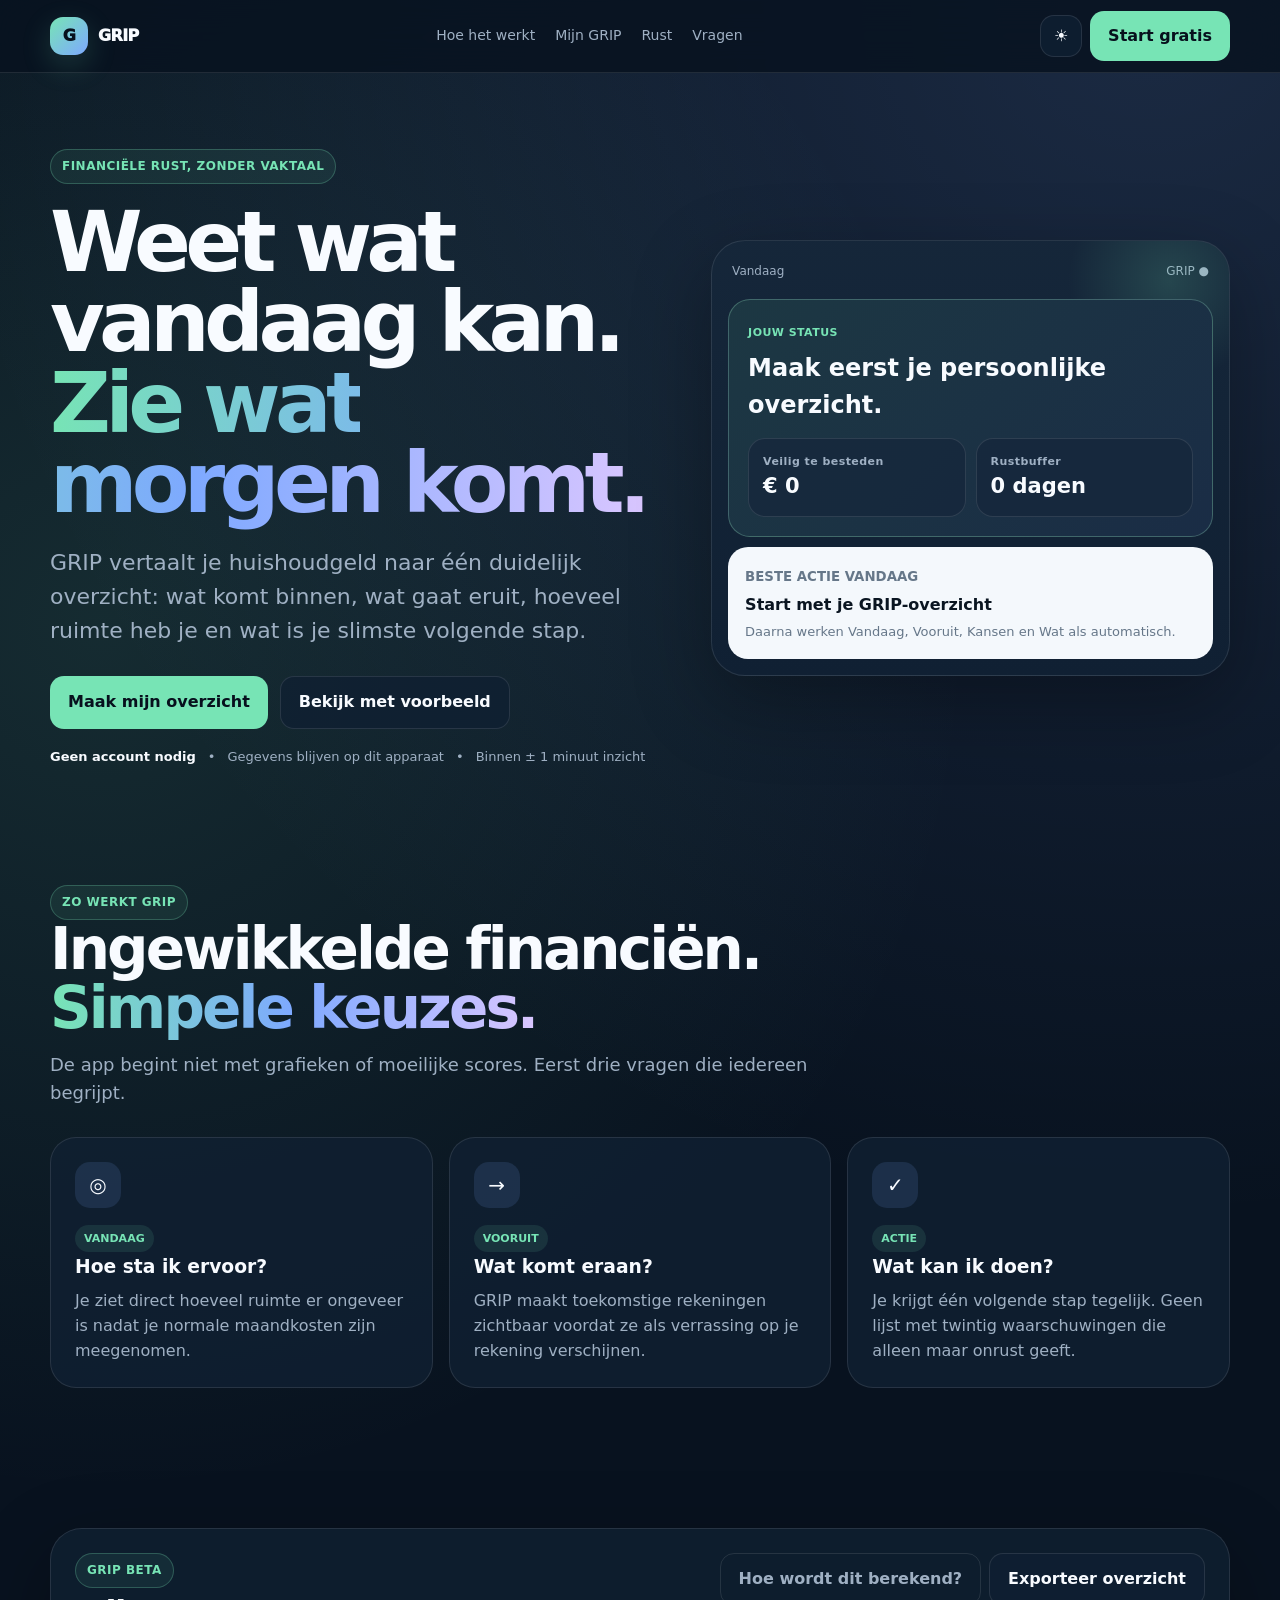
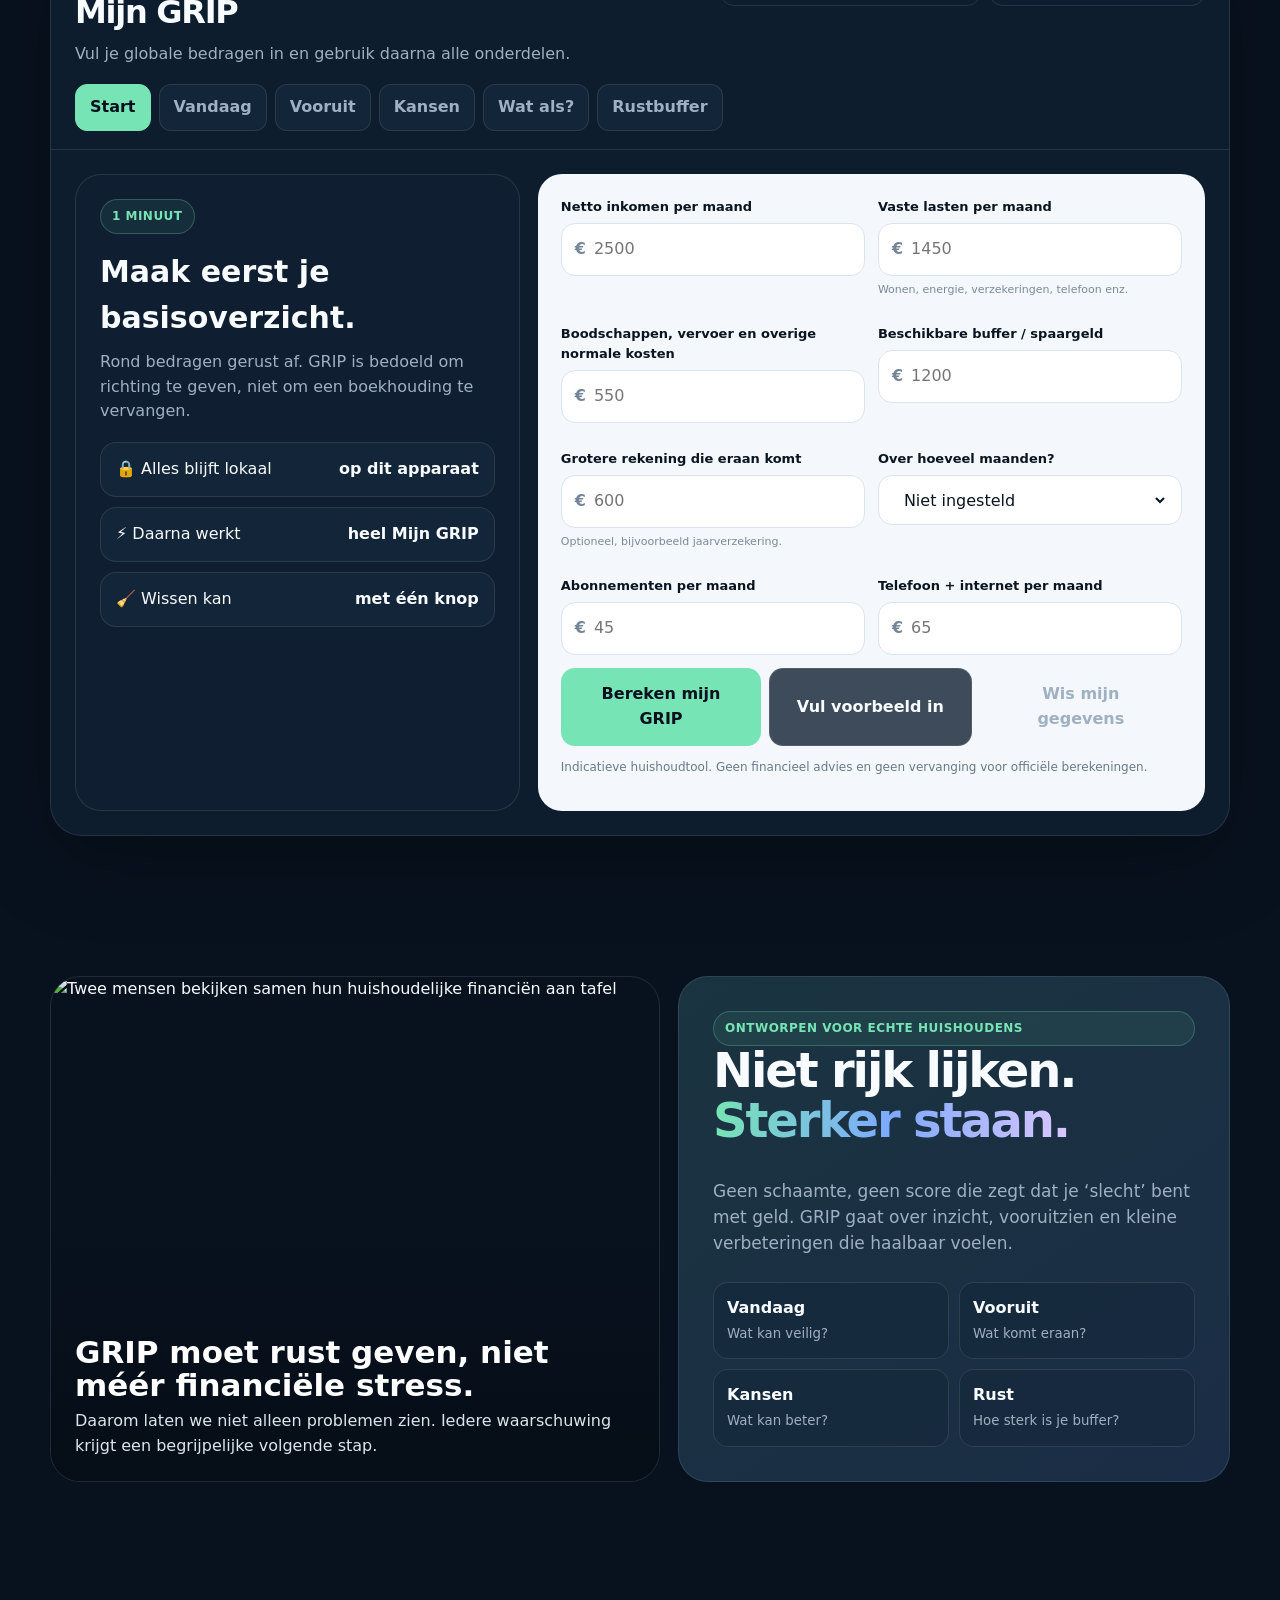
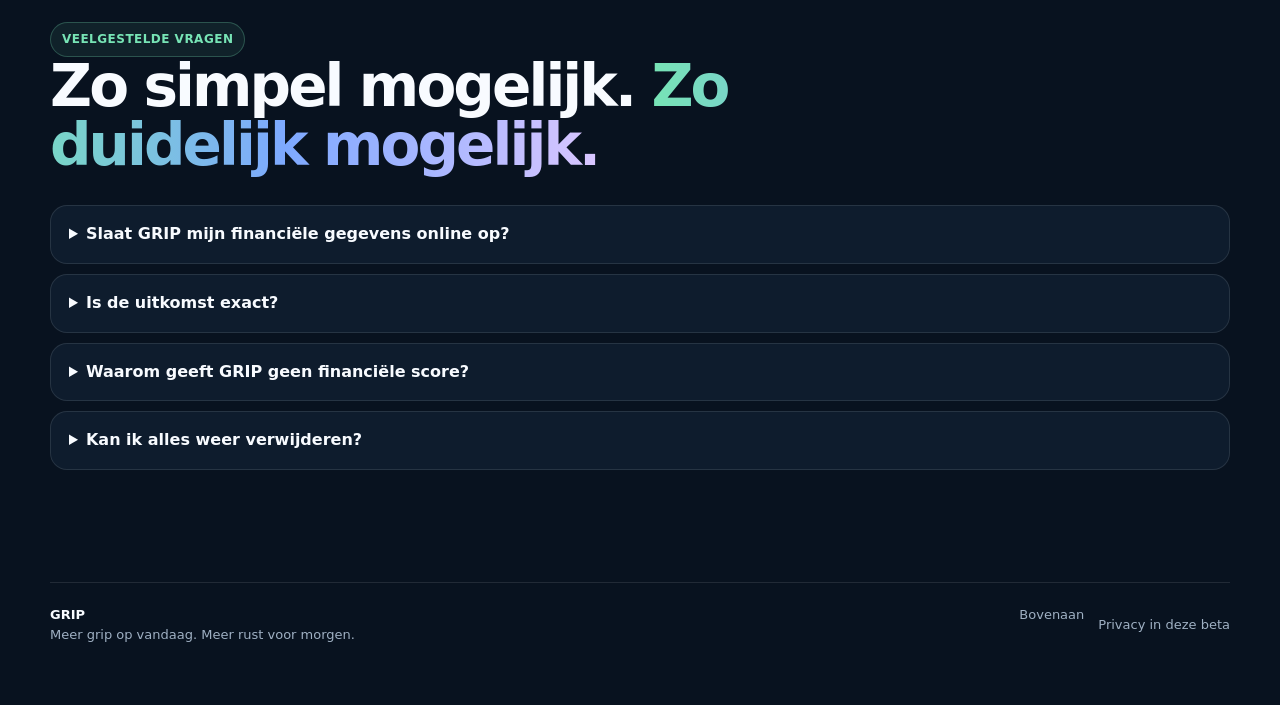
==== commit 07010694: "Next-level GRIP redesign with complete working finance tools" ====
--- a/index.html
+++ b/index.html
@@ -1,303 +1,97 @@
 <!doctype html>
-<html lang="nl">
+<html lang="nl" data-theme="dark">
 <head>
   <meta charset="utf-8" />
   <meta name="viewport" content="width=device-width,initial-scale=1,viewport-fit=cover" />
-  <meta name="theme-color" content="#07101d" />
+  <meta name="theme-color" content="#08121f" />
   <meta name="description" content="GRIP helpt huishoudens vandaag begrijpen, vooruitkijken en stap voor stap meer financiële rust opbouwen." />
-  <meta name="color-scheme" content="dark light" />
   <title>GRIP — Meer grip op je geld</title>
   <style>
     :root{
-      --bg:#07101d;--bg2:#0b1624;--panel:#0d1928;--panel2:#122235;--soft:#f4f8fb;
-      --text:#f8fafc;--ink:#0b1522;--muted:#a9b8c9;--muted2:#667587;--line:rgba(255,255,255,.11);
-      --brand:#72e6b8;--brand2:#83afff;--warn:#ffd37a;--danger:#ff9ca8;--ok:#80e6ba;
-      --shadow:0 24px 70px rgba(0,0,0,.28);--r:26px;--rs:18px;--max:1180px;
+      --bg:#08121f;--bg2:#0d1a2a;--panel:#102033;--panel2:#16283c;--text:#f8fbff;--muted:#9fb0c3;--line:rgba(255,255,255,.10);
+      --brand:#77e4b5;--brand2:#7ea9ff;--accent:#d9c6ff;--warn:#ffd27b;--danger:#ff9da8;--ok:#77e4b5;--ink:#0a1521;--soft:#f4f8fc;
+      --shadow:0 26px 80px rgba(0,0,0,.30);--r:26px;--rs:16px;--max:1180px;
     }
-    *{box-sizing:border-box}
-    html{scroll-behavior:smooth}
-    body{margin:0;background:
-      radial-gradient(circle at 90% 0%,rgba(131,175,255,.15),transparent 30%),
-      radial-gradient(circle at 8% 18%,rgba(114,230,184,.10),transparent 26%),var(--bg);
-      color:var(--text);font-family:Inter,ui-sans-serif,system-ui,-apple-system,BlinkMacSystemFont,"Segoe UI",sans-serif;line-height:1.55}
-    button,input,select{font:inherit}button{cursor:pointer}a{color:inherit;text-decoration:none}
-    img{display:block;max-width:100%}.wrap{width:min(var(--max),calc(100% - 36px));margin:auto}
-    .skip{position:absolute;left:-9999px;top:8px;background:#fff;color:#000;padding:10px 14px;border-radius:10px;z-index:999}
-    .skip:focus{left:12px}
-    .nav{position:sticky;top:0;z-index:50;background:rgba(7,16,29,.82);backdrop-filter:blur(18px);border-bottom:1px solid var(--line)}
-    .navin{height:72px;display:flex;align-items:center;justify-content:space-between;gap:20px}.logo{display:flex;align-items:center;gap:10px;font-weight:950;letter-spacing:-.04em}
-    .mark{width:38px;height:38px;border-radius:13px;background:linear-gradient(135deg,var(--brand),var(--brand2));display:grid;place-items:center;color:#07101d;font-weight:1000;box-shadow:0 8px 28px rgba(114,230,184,.18)}
-    .links{display:flex;align-items:center;gap:20px;color:var(--muted);font-size:14px}.links a:hover{color:#fff}
-    .btn{border:0;border-radius:14px;padding:13px 18px;font-weight:850;transition:.18s transform,.18s opacity,.18s background;display:inline-flex;align-items:center;justify-content:center;gap:8px}
-    .btn:hover{transform:translateY(-1px)}.primary{background:var(--brand);color:#06121d}.secondary{background:rgba(255,255,255,.07);color:#fff;border:1px solid var(--line)}
-    .smallbtn{padding:10px 13px;border-radius:12px;font-size:13px}.hero{padding:76px 0 52px;display:grid;grid-template-columns:1.04fr .96fr;gap:52px;align-items:center}
-    .eyebrow{display:inline-flex;align-items:center;gap:8px;padding:7px 11px;border:1px solid rgba(114,230,184,.24);background:rgba(114,230,184,.07);color:#b8f5dc;border-radius:999px;font-size:12px;font-weight:900;letter-spacing:.04em;text-transform:uppercase}
-    h1,h2,h3,p{margin-top:0}.hero h1{font-size:clamp(46px,7vw,82px);line-height:.97;letter-spacing:-.065em;margin:18px 0 20px;max-width:760px}.hero h1 span{background:linear-gradient(90deg,var(--brand),#b7cffd);-webkit-background-clip:text;background-clip:text;color:transparent}
-    .lead{font-size:clamp(18px,2vw,22px);color:var(--muted);max-width:690px}.heroactions{display:flex;gap:12px;flex-wrap:wrap;margin:28px 0 20px}.trustline{display:flex;gap:14px;flex-wrap:wrap;color:var(--muted);font-size:13px}.trustline b{color:#fff}
-    .heroCard{position:relative;border-radius:32px;overflow:hidden;min-height:520px;border:1px solid var(--line);box-shadow:var(--shadow);background:#0d1928}
-    .heroCard img{position:absolute;inset:0;width:100%;height:100%;object-fit:cover;opacity:.6}.heroCard:after{content:"";position:absolute;inset:0;background:linear-gradient(180deg,rgba(7,16,29,.05),rgba(7,16,29,.94) 72%)}
-    .heroOverlay{position:absolute;z-index:2;left:20px;right:20px;bottom:20px;background:rgba(8,18,29,.8);border:1px solid rgba(255,255,255,.13);backdrop-filter:blur(14px);border-radius:22px;padding:18px}
-    .statusrow{display:flex;justify-content:space-between;gap:14px;align-items:center}.statusrow small{color:#b8f5dc;font-weight:800}.heroMoney{font-size:34px;font-weight:950;letter-spacing:-.04em;margin-top:4px}.minirow{display:grid;grid-template-columns:1fr 1fr;gap:10px;margin-top:12px}.mini{padding:13px;border-radius:15px;background:rgba(255,255,255,.06);border:1px solid var(--line)}.mini small{display:block;color:var(--muted);font-size:11px}.mini b{font-size:18px}
-    .section{padding:72px 0}.sectionhead{max-width:780px;margin-bottom:30px}.sectionhead h2{font-size:clamp(34px,5vw,58px);line-height:1.02;letter-spacing:-.05em;margin-bottom:13px}.sectionhead p{font-size:18px;color:var(--muted)}
-    .grid3{display:grid;grid-template-columns:repeat(3,1fr);gap:16px}.grid2{display:grid;grid-template-columns:1fr 1fr;gap:18px}.card{background:rgba(13,25,40,.8);border:1px solid var(--line);border-radius:var(--r);padding:24px}.card h3{margin-bottom:8px}.card p{color:var(--muted);margin-bottom:0}.icon{width:46px;height:46px;border-radius:15px;background:rgba(131,175,255,.12);display:grid;place-items:center;font-size:20px;margin-bottom:18px}
-    .appShell{background:rgba(10,20,33,.74);border:1px solid var(--line);border-radius:32px;overflow:hidden;box-shadow:var(--shadow)}.appTop{padding:22px 22px 0}.appTitle{display:flex;justify-content:space-between;gap:16px;align-items:flex-start}.appTitle h2{font-size:30px;margin-bottom:3px}.appTitle p{color:var(--muted);margin:0}.appTabs{display:flex;gap:8px;overflow:auto;padding:18px 22px;border-bottom:1px solid var(--line);scrollbar-width:none}.appTabs::-webkit-scrollbar{display:none}
-    .tabbtn{white-space:nowrap;border:1px solid var(--line);background:rgba(255,255,255,.04);color:var(--muted);padding:10px 13px;border-radius:12px;font-weight:800}.tabbtn.active{background:var(--brand);border-color:var(--brand);color:#07101d}.appPanel{display:none;padding:24px}.appPanel.active{display:block}
-    .dashboard{display:grid;grid-template-columns:1.1fr .9fr;gap:18px}.light{background:var(--soft);color:var(--ink);border-radius:24px;padding:23px}.light p{color:var(--muted2)}.kpi{font-size:44px;font-weight:950;letter-spacing:-.055em;line-height:1.05;margin:5px 0}.label{font-size:12px;font-weight:900;letter-spacing:.04em;text-transform:uppercase;color:var(--muted2)}
-    .progress{height:12px;border-radius:99px;background:#dfe7ed;overflow:hidden;margin:12px 0}.progress>span{display:block;height:100%;width:0;background:linear-gradient(90deg,#5fd7a7,#77aaff);border-radius:inherit;transition:.3s width}.darkList{display:grid;gap:10px}.listitem{display:flex;justify-content:space-between;gap:16px;align-items:center;padding:14px 15px;border:1px solid var(--line);border-radius:16px;background:rgba(255,255,255,.04)}.listitem small{display:block;color:var(--muted)}.listitem b{text-align:right}.signal{width:10px;height:10px;border-radius:50%;background:var(--brand);flex:0 0 auto}.signal.warn{background:var(--warn)}.signal.danger{background:var(--danger)}
-    .formgrid{display:grid;grid-template-columns:1fr 1fr;gap:14px}.field{margin-bottom:14px}.field label{display:block;font-size:13px;font-weight:850;margin-bottom:7px}.input{display:flex;align-items:center;border:1px solid #dce4ea;background:#fff;border-radius:14px;min-height:50px;padding:0 13px}.input span{color:#758395;font-weight:850}.input input,.input select{width:100%;border:0;outline:0;background:transparent;color:#09141f;padding:13px 8px;min-width:0}.input:focus-within{outline:3px solid rgba(87,140,255,.18);border-color:#7aa7ff}.hint{font-size:11px;color:#7a8998;margin-top:5px}.light .btn.primary{width:100%;margin-top:4px}.resultbox{display:none;margin-top:18px;padding-top:18px;border-top:1px solid #dae2e9}.resultbox.show{display:block}.resultcards{display:grid;grid-template-columns:repeat(3,1fr);gap:10px;margin-top:13px}.rmini{border:1px solid #e0e7ed;background:#fff;border-radius:15px;padding:13px}.rmini small{color:#7a8896;display:block}.rmini b{display:block;margin-top:3px}
-    .timeline{position:relative;padding-left:26px;display:grid;gap:15px}.timeline:before{content:"";position:absolute;left:8px;top:8px;bottom:8px;width:2px;background:rgba(255,255,255,.12)}.timeitem{position:relative;border:1px solid var(--line);border-radius:18px;padding:16px;background:rgba(255,255,255,.04)}.timeitem:before{content:"";position:absolute;width:12px;height:12px;border-radius:50%;background:var(--brand);left:-24px;top:22px;box-shadow:0 0 0 5px var(--bg2)}.timeitem.warn:before{background:var(--warn)}.timeitem.danger:before{background:var(--danger)}.timeitem small{color:var(--muted)}.timeitem h3{margin:4px 0 5px}.timeitem p{margin:0;color:var(--muted)}
-    .opportunities{display:grid;gap:12px}.opp{display:grid;grid-template-columns:auto 1fr auto;gap:14px;align-items:center;border:1px solid var(--line);border-radius:18px;padding:16px;background:rgba(255,255,255,.04)}.opp .oppIcon{width:42px;height:42px;border-radius:13px;display:grid;place-items:center;background:rgba(114,230,184,.1)}.opp small{color:var(--muted)}.opp strong{display:block}.oppValue{font-weight:950;color:#b8f5dc;text-align:right}.oppValue small{font-weight:500}
-    .photoBand{display:grid;grid-template-columns:1fr 1fr;gap:18px;align-items:stretch}.photo{position:relative;overflow:hidden;border-radius:28px;min-height:410px;border:1px solid var(--line)}.photo img{width:100%;height:100%;object-fit:cover}.photo:after{content:"";position:absolute;inset:0;background:linear-gradient(180deg,transparent 40%,rgba(5,13,22,.86))}.photoText{position:absolute;left:22px;right:22px;bottom:18px;z-index:2}.photoText h3{font-size:30px;line-height:1.05;margin-bottom:7px}.photoText p{color:#d2dbe5;margin:0}.quoteCard{display:flex;flex-direction:column;justify-content:center;background:linear-gradient(145deg,rgba(114,230,184,.11),rgba(131,175,255,.10));border:1px solid var(--line);border-radius:28px;padding:34px}.quoteCard h3{font-size:clamp(30px,4vw,48px);line-height:1.03;letter-spacing:-.045em;margin-bottom:16px}.quoteCard p{color:var(--muted);font-size:17px}
-    .faq{display:grid;gap:10px}.faq details{border:1px solid var(--line);border-radius:17px;background:rgba(255,255,255,.04);padding:16px 18px}.faq summary{cursor:pointer;font-weight:850}.faq p{color:var(--muted);margin:10px 0 0}.footer{padding:40px 0 60px;color:var(--muted);font-size:13px}.footerin{display:flex;justify-content:space-between;gap:20px;border-top:1px solid var(--line);padding-top:22px}.credit a{text-decoration:underline}
-    .toast{position:fixed;left:50%;bottom:24px;transform:translate(-50%,120px);opacity:0;z-index:100;background:#fff;color:#09141f;padding:12px 16px;border-radius:13px;box-shadow:0 14px 40px rgba(0,0,0,.32);font-weight:800;transition:.25s}.toast.show{transform:translate(-50%,0);opacity:1}.sr{position:absolute;width:1px;height:1px;padding:0;margin:-1px;overflow:hidden;clip:rect(0,0,0,0);white-space:nowrap;border:0}
-    @media(max-width:900px){.links a:not(.navcta){display:none}.hero{grid-template-columns:1fr;padding-top:52px}.heroCard{min-height:460px}.grid3,.dashboard,.grid2,.photoBand{grid-template-columns:1fr}.section{padding:56px 0}.appTitle{flex-direction:column}.formgrid{grid-template-columns:1fr}.resultcards{grid-template-columns:1fr 1fr}.photo{min-height:350px}}
-    @media(max-width:560px){.wrap{width:min(var(--max),calc(100% - 24px))}.navin{height:64px}.mark{width:34px;height:34px}.links .navcta{padding:10px 12px;font-size:12px}.hero{padding-top:38px;gap:28px}.hero h1{font-size:46px}.lead{font-size:17px}.heroactions{display:grid}.heroactions .btn{width:100%}.heroCard{min-height:430px}.trustline{display:grid;gap:6px}.appPanel{padding:16px}.appTop{padding:18px 16px 0}.appTabs{padding:14px 16px}.light{padding:18px}.kpi{font-size:38px}.resultcards{grid-template-columns:1fr}.opp{grid-template-columns:auto 1fr}.oppValue{grid-column:2;text-align:left}.footerin{flex-direction:column}.minirow{grid-template-columns:1fr}.photoText h3{font-size:25px}}
+    html[data-theme="light"]{--bg:#f3f7fb;--bg2:#edf3f8;--panel:#ffffff;--panel2:#f7fafc;--text:#102033;--muted:#5f7185;--line:rgba(15,35,56,.10);--soft:#fff;--ink:#102033;--shadow:0 18px 60px rgba(32,56,82,.10)}
+    *{box-sizing:border-box}html{scroll-behavior:smooth}body{margin:0;background:radial-gradient(circle at 90% 0%,rgba(126,169,255,.16),transparent 30%),radial-gradient(circle at 8% 16%,rgba(119,228,181,.12),transparent 25%),var(--bg);color:var(--text);font-family:Inter,ui-sans-serif,system-ui,-apple-system,BlinkMacSystemFont,"Segoe UI",sans-serif;line-height:1.55;transition:.2s background,.2s color}
+    button,input,select{font:inherit}button{cursor:pointer}a{color:inherit;text-decoration:none}img{display:block;max-width:100%}.wrap{width:min(var(--max),calc(100% - 36px));margin:auto}.skip{position:absolute;left:-9999px;top:8px;background:#fff;color:#000;padding:10px 14px;border-radius:10px;z-index:999}.skip:focus{left:12px}
+    .nav{position:sticky;top:0;z-index:70;background:color-mix(in srgb,var(--bg) 84%,transparent);backdrop-filter:blur(20px);border-bottom:1px solid var(--line)}.navin{height:72px;display:flex;align-items:center;justify-content:space-between;gap:18px}.logo{display:flex;align-items:center;gap:10px;font-weight:950;letter-spacing:-.04em}.mark{width:38px;height:38px;border-radius:13px;background:linear-gradient(135deg,var(--brand),var(--brand2));display:grid;place-items:center;color:#07101d;font-weight:1000;box-shadow:0 10px 30px rgba(119,228,181,.18)}.links{display:flex;gap:20px;align-items:center;color:var(--muted);font-size:14px}.links a:hover{color:var(--text)}.navActions{display:flex;gap:8px;align-items:center}
+    .btn,.iconbtn{border:0;border-radius:14px;font-weight:850;transition:.18s transform,.18s opacity,.18s background;display:inline-flex;align-items:center;justify-content:center;gap:8px}.btn{padding:13px 18px}.btn:hover,.iconbtn:hover{transform:translateY(-1px)}.primary{background:var(--brand);color:#07101d}.secondary{background:color-mix(in srgb,var(--panel) 80%,transparent);color:var(--text);border:1px solid var(--line)}.ghost{background:transparent;color:var(--muted);border:1px solid var(--line)}.iconbtn{width:42px;height:42px;background:color-mix(in srgb,var(--panel) 80%,transparent);color:var(--text);border:1px solid var(--line)}
+    .hero{padding:76px 0 48px;display:grid;grid-template-columns:1.08fr .92fr;gap:52px;align-items:center}.eyebrow{display:inline-flex;align-items:center;gap:8px;padding:7px 11px;border:1px solid color-mix(in srgb,var(--brand) 26%,transparent);background:color-mix(in srgb,var(--brand) 8%,transparent);color:var(--brand);border-radius:999px;font-size:12px;font-weight:900;letter-spacing:.04em;text-transform:uppercase}.hero h1{font-size:clamp(48px,7vw,84px);line-height:.96;letter-spacing:-.068em;margin:18px 0 20px;max-width:800px}.gradient{background:linear-gradient(90deg,var(--brand),var(--brand2),var(--accent));-webkit-background-clip:text;background-clip:text;color:transparent}.lead{font-size:clamp(18px,2vw,22px);color:var(--muted);max-width:700px}.heroactions{display:flex;gap:12px;flex-wrap:wrap;margin:28px 0 18px}.trustline{display:flex;flex-wrap:wrap;gap:12px;color:var(--muted);font-size:13px}.trustline b{color:var(--text)}
+    .phone{position:relative;background:linear-gradient(180deg,color-mix(in srgb,var(--panel2) 96%,#000 4%),var(--panel));border:1px solid var(--line);border-radius:34px;padding:16px;box-shadow:var(--shadow);overflow:hidden}.phone:before{content:"";position:absolute;width:220px;height:220px;background:radial-gradient(circle,rgba(119,228,181,.17),transparent 65%);right:-50px;top:-70px}.phonebar{display:flex;justify-content:space-between;color:var(--muted);font-size:12px;padding:5px 4px 18px}.statuscard{position:relative;background:linear-gradient(135deg,color-mix(in srgb,var(--brand) 12%,var(--panel)),color-mix(in srgb,var(--brand2) 9%,var(--panel)));border:1px solid color-mix(in srgb,var(--brand) 20%,var(--line));border-radius:22px;padding:19px}.statuscard small{font-size:11px;color:var(--brand);font-weight:900;letter-spacing:.04em}.statuscard h3{font-size:24px;margin:6px 0 14px}.metricgrid{display:grid;grid-template-columns:1fr 1fr;gap:10px}.metric{background:color-mix(in srgb,var(--panel2) 82%,transparent);border:1px solid var(--line);border-radius:17px;padding:14px}.metric small{display:block;color:var(--muted);font-size:11px}.metric strong{font-size:21px}.daily{margin-top:10px;background:var(--soft);color:var(--ink);border-radius:20px;padding:17px}.daily small{color:#667789;font-weight:900}.daily b{display:block;margin:4px 0}.daily p{margin:0;color:#667789;font-size:13px}
+    .section{padding:70px 0}.sectionhead{max-width:780px;margin-bottom:30px}.sectionhead h2{font-size:clamp(34px,5vw,58px);line-height:1.02;letter-spacing:-.05em;margin:0 0 13px}.sectionhead p{font-size:18px;color:var(--muted);margin:0}.grid3{display:grid;grid-template-columns:repeat(3,1fr);gap:16px}.card{background:color-mix(in srgb,var(--panel) 82%,transparent);border:1px solid var(--line);border-radius:var(--r);padding:24px}.card h3{margin:0 0 8px}.card p{margin:0;color:var(--muted)}.icon{width:46px;height:46px;border-radius:15px;background:color-mix(in srgb,var(--brand2) 13%,transparent);display:grid;place-items:center;font-size:20px;margin-bottom:17px}.pill{display:inline-flex;padding:5px 9px;border-radius:99px;background:color-mix(in srgb,var(--brand) 10%,transparent);color:var(--brand);font-size:11px;font-weight:900}
+    .appShell{background:color-mix(in srgb,var(--panel) 78%,transparent);border:1px solid var(--line);border-radius:32px;box-shadow:var(--shadow);overflow:hidden}.appHead{display:flex;justify-content:space-between;gap:20px;align-items:flex-start;padding:24px 24px 0}.appHead h2{margin:0;font-size:32px;letter-spacing:-.04em}.appHead p{margin:4px 0 0;color:var(--muted)}.appHeadActions{display:flex;gap:8px;flex-wrap:wrap}.appTabs{display:flex;gap:8px;overflow:auto;padding:18px 24px;border-bottom:1px solid var(--line);scrollbar-width:none}.appTabs::-webkit-scrollbar{display:none}.tabbtn{white-space:nowrap;border:1px solid var(--line);background:color-mix(in srgb,var(--panel2) 75%,transparent);color:var(--muted);padding:10px 14px;border-radius:12px;font-weight:850}.tabbtn.active{background:var(--brand);border-color:var(--brand);color:#07101d}.appPanel{display:none;padding:24px}.appPanel.active{display:block}.dashboard{display:grid;grid-template-columns:1.05fr .95fr;gap:18px}.light{background:var(--soft);color:var(--ink);border-radius:24px;padding:23px}.light p{color:#68798c}.label{font-size:11px;text-transform:uppercase;font-weight:950;letter-spacing:.04em;color:#738396}.kpi{font-size:46px;font-weight:950;letter-spacing:-.055em;line-height:1;margin:7px 0}.muted{color:var(--muted)}.progress{height:12px;border-radius:99px;background:#dfe7ed;overflow:hidden;margin:13px 0}.progress span{display:block;height:100%;width:0;border-radius:inherit;background:linear-gradient(90deg,#5cd7a5,#72a6ff);transition:.3s width}.darkList{display:grid;gap:10px}.listitem{display:flex;justify-content:space-between;align-items:center;gap:14px;padding:14px 15px;border:1px solid var(--line);border-radius:16px;background:color-mix(in srgb,var(--panel2) 70%,transparent)}.listitem small{display:block;color:var(--muted)}.listitem b{text-align:right}.signal{width:10px;height:10px;border-radius:50%;background:var(--brand);flex:0 0 auto}.signal.warn{background:var(--warn)}.signal.danger{background:var(--danger)}
+    .setup{display:grid;grid-template-columns:.8fr 1.2fr;gap:18px}.formgrid{display:grid;grid-template-columns:1fr 1fr;gap:13px}.field{margin-bottom:13px}.field label{display:block;font-size:13px;font-weight:850;margin-bottom:6px}.input{display:flex;align-items:center;border:1px solid #dbe4ec;background:#fff;border-radius:14px;min-height:50px;padding:0 13px}.input span{color:#748599;font-weight:850}.input input,.input select{width:100%;border:0;outline:0;background:transparent;color:#09141f;padding:13px 8px;min-width:0}.input:focus-within{outline:3px solid rgba(126,169,255,.19);border-color:#7ea9ff}.hint{font-size:11px;color:#7a8998;margin-top:5px}.formActions{display:flex;gap:8px;flex-wrap:wrap}.formActions .btn{flex:1}.note{font-size:12px;color:#78899a;margin-top:12px}.alert{display:none;padding:12px 14px;border-radius:14px;margin-bottom:13px;background:#fff0f2;color:#8a2631;border:1px solid #ffd6dc}.alert.show{display:block}
+    .timeline{position:relative;padding-left:27px;display:grid;gap:14px}.timeline:before{content:"";position:absolute;left:8px;top:8px;bottom:8px;width:2px;background:var(--line)}.timeitem{position:relative;border:1px solid var(--line);border-radius:18px;padding:16px;background:color-mix(in srgb,var(--panel2) 70%,transparent)}.timeitem:before{content:"";position:absolute;width:12px;height:12px;border-radius:50%;background:var(--brand);left:-25px;top:22px;box-shadow:0 0 0 5px var(--bg)}.timeitem.warn:before{background:var(--warn)}.timeitem.danger:before{background:var(--danger)}.timeitem small{color:var(--muted)}.timeitem h3{margin:4px 0}.timeitem p{margin:0;color:var(--muted)}
+    .opps{display:grid;gap:11px}.opp{display:grid;grid-template-columns:auto 1fr auto;gap:13px;align-items:center;border:1px solid var(--line);border-radius:18px;padding:15px;background:color-mix(in srgb,var(--panel2) 70%,transparent)}.oppIcon{width:42px;height:42px;border-radius:13px;display:grid;place-items:center;background:color-mix(in srgb,var(--brand) 11%,transparent)}.opp small{color:var(--muted)}.opp strong{display:block}.oppValue{text-align:right;font-weight:900;color:var(--brand)}.done{opacity:.55}.done strong{text-decoration:line-through}.checkbtn{border:1px solid var(--line);background:transparent;color:var(--text);border-radius:11px;padding:8px 10px;font-weight:800}
+    .scenarioGrid{display:grid;grid-template-columns:.9fr 1.1fr;gap:18px}.resultCard{background:linear-gradient(145deg,color-mix(in srgb,var(--brand) 11%,var(--panel)),color-mix(in srgb,var(--brand2) 9%,var(--panel)));border:1px solid var(--line);border-radius:24px;padding:23px}.resultNumber{font-size:44px;font-weight:950;letter-spacing:-.05em}.comparison{display:grid;grid-template-columns:1fr 1fr;gap:10px;margin-top:15px}.compare{border:1px solid var(--line);border-radius:15px;padding:13px;background:color-mix(in srgb,var(--panel2) 70%,transparent)}.compare small{display:block;color:var(--muted)}
+    .photoStory{display:grid;grid-template-columns:1.05fr .95fr;gap:18px;align-items:stretch}.photo{position:relative;min-height:430px;border-radius:30px;overflow:hidden;border:1px solid var(--line)}.photo img{width:100%;height:100%;object-fit:cover}.photo:after{content:"";position:absolute;inset:0;background:linear-gradient(180deg,transparent 35%,rgba(5,13,22,.87))}.photoText{position:absolute;z-index:2;left:24px;right:24px;bottom:22px;color:#fff}.photoText h3{font-size:31px;line-height:1.06;margin:0 0 8px}.photoText p{margin:0;color:#dce5ee}.story{display:flex;flex-direction:column;justify-content:center;border:1px solid var(--line);border-radius:30px;padding:34px;background:linear-gradient(145deg,color-mix(in srgb,var(--brand) 10%,var(--panel)),color-mix(in srgb,var(--brand2) 9%,var(--panel)))}.story h3{font-size:clamp(31px,4vw,48px);line-height:1.04;letter-spacing:-.045em;margin:0 0 15px}.story p{color:var(--muted);font-size:17px}.storyGrid{display:grid;grid-template-columns:1fr 1fr;gap:10px;margin-top:8px}.storyMini{padding:13px;border-radius:15px;border:1px solid var(--line);background:color-mix(in srgb,var(--panel2) 68%,transparent)}.storyMini b{display:block}.storyMini small{color:var(--muted)}
+    .faq{display:grid;gap:10px}.faq details{border:1px solid var(--line);border-radius:17px;background:color-mix(in srgb,var(--panel) 75%,transparent);padding:16px 18px}.faq summary{cursor:pointer;font-weight:850}.faq p{color:var(--muted);margin:10px 0 0}.footer{padding:42px 0 60px;color:var(--muted);font-size:13px}.footerin{display:flex;justify-content:space-between;gap:20px;border-top:1px solid var(--line);padding-top:22px}.footerlinks{display:flex;gap:14px;flex-wrap:wrap}
+    dialog{width:min(620px,calc(100% - 28px));border:1px solid var(--line);border-radius:24px;background:var(--panel);color:var(--text);padding:0;box-shadow:var(--shadow)}dialog::backdrop{background:rgba(0,0,0,.58);backdrop-filter:blur(4px)}.modalHead{display:flex;justify-content:space-between;align-items:center;padding:20px 20px 12px}.modalBody{padding:0 20px 22px;color:var(--muted)}.modalBody h3{color:var(--text)}
+    .toast{position:fixed;left:50%;bottom:24px;transform:translate(-50%,110px);opacity:0;z-index:100;background:#fff;color:#09141f;padding:12px 16px;border-radius:13px;box-shadow:0 14px 40px rgba(0,0,0,.32);font-weight:850;transition:.25s}.toast.show{transform:translate(-50%,0);opacity:1}
+    @media(max-width:920px){.links{display:none}.hero,.dashboard,.setup,.scenarioGrid,.photoStory{grid-template-columns:1fr}.hero{padding-top:50px}.grid3{grid-template-columns:1fr}.section{padding:55px 0}.appHead{flex-direction:column}.formgrid{grid-template-columns:1fr}.photo{min-height:360px}}
+    @media(max-width:560px){.wrap{width:min(var(--max),calc(100% - 24px))}.navin{height:64px}.mark{width:34px;height:34px}.navActions .primary{display:none}.hero{padding-top:38px;gap:28px}.hero h1{font-size:47px}.lead{font-size:17px}.heroactions{display:grid}.heroactions .btn{width:100%}.trustline{display:grid;gap:6px}.metricgrid,.comparison,.storyGrid{grid-template-columns:1fr}.appPanel{padding:16px}.appHead{padding:18px 16px 0}.appTabs{padding:14px 16px}.light{padding:18px}.kpi,.resultNumber{font-size:38px}.opp{grid-template-columns:auto 1fr}.oppValue{grid-column:2;text-align:left}.footerin{flex-direction:column}.formActions{display:grid}.formActions .btn{width:100%}}
   </style>
 </head>
 <body>
-  <a class="skip" href="#main">Ga naar de inhoud</a>
-  <nav class="nav" aria-label="Hoofdnavigatie">
-    <div class="wrap navin">
-      <a class="logo" href="#top" aria-label="GRIP home"><span class="mark" aria-hidden="true">G</span><span>GRIP</span></a>
-      <div class="links">
-        <a href="#hoe">Hoe het werkt</a><a href="#app">Probeer GRIP</a><a href="#rust">Financiële rust</a><a href="#faq">Vragen</a>
-        <a class="btn primary navcta" href="#app">Start gratis</a>
-      </div>
-    </div>
-  </nav>
-
-  <main id="main">
-    <section class="wrap hero" id="top">
-      <div>
-        <div class="eyebrow">GRIP Alpha · lokaal & zonder account</div>
-        <h1>Meer grip op je geld.<br><span>Minder zorgen over morgen.</span></h1>
-        <p class="lead">GRIP vertaalt je financiële situatie naar gewone taal: wat kun je vandaag veilig besteden, wat komt eraan en welke stap geeft nu het meeste rust?</p>
-        <div class="heroactions"><a class="btn primary" href="#app">Doe de gratis Quick Check</a><a class="btn secondary" href="#hoe">Bekijk hoe het werkt</a></div>
-        <div class="trustline"><span><b>Geen bankkoppeling nodig</b></span><span>•</span><span>Geen account nodig</span><span>•</span><span>Gegevens blijven in deze browser</span></div>
-      </div>
-      <div class="heroCard" aria-label="Voorbeeld van een rustig financieel overzicht">
-        <img src="https://images.unsplash.com/photo-1762831063004-bbd3ea38ba3a?auto=format&fit=crop&w=1400&q=82" alt="Rustige werkplek met notitieboek, calculator en groene pen voor financiële planning" loading="eager" decoding="async" />
-        <div class="heroOverlay">
-          <div class="statusrow"><div><small>VANDAAG</small><div id="heroStatus">Je eerste overzicht staat klaar.</div></div><span aria-hidden="true">●</span></div>
-          <div class="heroMoney" id="heroMoney">€ —</div>
-          <div class="minirow"><div class="mini"><small>Maandruimte</small><b id="heroMargin">Nog invullen</b></div><div class="mini"><small>Rustbuffer</small><b id="heroDays">Nog invullen</b></div></div>
-        </div>
-      </div>
-    </section>
-
-    <section class="wrap section" id="hoe">
-      <div class="sectionhead"><h2>GRIP denkt ingewikkeld.<br>Jij hoeft dat niet te doen.</h2><p>Geen financieel rapportcijfer en geen jargon. Alles draait om drie vragen die iedereen moet kunnen begrijpen.</p></div>
-      <div class="grid3">
-        <article class="card"><div class="icon" aria-hidden="true">◎</div><h3>Hoe sta ik er nu voor?</h3><p>Je ziet in één oogopslag wat er binnenkomt, wat eruit gaat en hoeveel ruimte er ongeveer overblijft.</p></article>
-        <article class="card"><div class="icon" aria-hidden="true">→</div><h3>Wat komt eraan?</h3><p>Grotere rekeningen worden zichtbaar voordat ze een probleem worden. GRIP helpt ze in kleine stappen op te vangen.</p></article>
-        <article class="card"><div class="icon" aria-hidden="true">✓</div><h3>Wat kan ik nu doen?</h3><p>In plaats van tien waarschuwingen tegelijk krijg je een paar concrete acties die je situatie kunnen verbeteren.</p></article>
-      </div>
-    </section>
-
-    <section class="wrap section" id="app">
-      <div class="sectionhead"><div class="eyebrow">Werkende demo</div><h2 style="margin-top:16px">Probeer GRIP direct.</h2><p>Vul afgeronde bedragen in. De demo rekent lokaal op je apparaat en gebruikt de gegevens daarna ook voor Vooruit, Kansen, Wat als? en Rustbuffer.</p></div>
-      <div class="appShell">
-        <div class="appTop"><div class="appTitle"><div><h2>Mijn GRIP</h2><p id="welcomeText">Start met de Quick Check. Daarna vult de rest zichzelf.</p></div><button class="btn secondary smallbtn" id="resetBtn" type="button">Wis mijn gegevens</button></div></div>
-        <div class="appTabs" role="tablist" aria-label="GRIP onderdelen">
-          <button class="tabbtn active" type="button" role="tab" aria-selected="true" data-tab="quick">Quick Check</button>
-          <button class="tabbtn" type="button" role="tab" aria-selected="false" data-tab="today">Vandaag</button>
-          <button class="tabbtn" type="button" role="tab" aria-selected="false" data-tab="future">Vooruit</button>
-          <button class="tabbtn" type="button" role="tab" aria-selected="false" data-tab="opps">Kansen</button>
-          <button class="tabbtn" type="button" role="tab" aria-selected="false" data-tab="whatif">Wat als?</button>
-          <button class="tabbtn" type="button" role="tab" aria-selected="false" data-tab="buffer">Rustbuffer</button>
-        </div>
-
-        <section class="appPanel active" id="panel-quick" role="tabpanel">
-          <div class="dashboard">
-            <div class="light">
-              <div class="label">Stap 1 · Basisoverzicht</div><h3 style="font-size:26px;margin:6px 0 4px">GRIP Quick Check</h3><p>Rond gerust af. Het doel is eerst overzicht, niet perfectie.</p>
-              <form id="quickForm">
-                <div class="formgrid">
-                  <div class="field"><label for="income">Netto inkomen per maand</label><div class="input"><span>€</span><input id="income" type="number" inputmode="decimal" min="0" step="10" placeholder="2500" required></div></div>
-                  <div class="field"><label for="fixed">Vaste lasten per maand</label><div class="input"><span>€</span><input id="fixed" type="number" inputmode="decimal" min="0" step="10" placeholder="1550" required></div><div class="hint">Wonen, energie, verzekeringen, telefoon, abonnementen.</div></div>
-                  <div class="field"><label for="living">Boodschappen, vervoer & overige uitgaven</label><div class="input"><span>€</span><input id="living" type="number" inputmode="decimal" min="0" step="10" placeholder="500" required></div></div>
-                  <div class="field"><label for="savings">Beschikbare buffer / spaargeld</label><div class="input"><span>€</span><input id="savings" type="number" inputmode="decimal" min="0" step="10" placeholder="1200" required></div></div>
-                  <div class="field"><label for="annual">Grotere rekening die eraan komt <span style="font-weight:500">(optioneel)</span></label><div class="input"><span>€</span><input id="annual" type="number" inputmode="decimal" min="0" step="10" placeholder="600"></div></div>
-                  <div class="field"><label for="months">Over hoeveel maanden?</label><div class="input"><input id="months" type="number" inputmode="numeric" min="1" max="24" step="1" placeholder="3"><span>mnd</span></div></div>
-                  <div class="field"><label for="subscriptions">Abonnementen per maand <span style="font-weight:500">(optioneel)</span></label><div class="input"><span>€</span><input id="subscriptions" type="number" inputmode="decimal" min="0" step="1" placeholder="65"></div></div>
-                  <div class="field"><label for="phone">Telefoon/internet per maand <span style="font-weight:500">(optioneel)</span></label><div class="input"><span>€</span><input id="phone" type="number" inputmode="decimal" min="0" step="1" placeholder="75"></div></div>
-                </div>
-                <button class="btn primary" type="submit">Bereken mijn GRIP</button>
-              </form>
-              <div class="resultbox" id="quickResult" aria-live="polite">
-                <div class="label">Geschatte vrije maandruimte</div><div class="kpi" id="marginOut">€0</div><p id="resultText"></p>
-                <div class="resultcards"><div class="rmini"><small>Buffer dekt ongeveer</small><b id="daysOut">0 dagen</b></div><div class="rmini"><small>Reserveer voor rekening</small><b id="reserveOut">€0 p/m</b></div><div class="rmini"><small>Vaste lasten</small><b id="fixedRatioOut">0%</b></div></div>
-              </div>
-            </div>
-            <div class="card">
-              <div class="label" style="color:#b8f5dc">Waarom deze velden?</div><h3 style="font-size:26px;margin:7px 0 10px">Alleen wat nodig is voor een eerste beeld.</h3><p>In deze Alpha vragen we geen banklogin, BSN, adres of andere gevoelige identificatiegegevens.</p>
-              <div class="darkList" style="margin-top:18px">
-                <div class="listitem"><div><small>Inkomen</small><strong>Wat komt er binnen?</strong></div><span aria-hidden="true">→</span></div>
-                <div class="listitem"><div><small>Uitgaven</small><strong>Wat gaat er normaal uit?</strong></div><span aria-hidden="true">→</span></div>
-                <div class="listitem"><div><small>Buffer</small><strong>Hoeveel ademruimte is er?</strong></div><span aria-hidden="true">→</span></div>
-                <div class="listitem"><div><small>Toekomst</small><strong>Welke rekening komt eraan?</strong></div><span aria-hidden="true">→</span></div>
-              </div>
-            </div>
-          </div>
-        </section>
-
-        <section class="appPanel" id="panel-today" role="tabpanel">
-          <div class="dashboard">
-            <div class="light">
-              <div class="label">Vandaag</div><h3 id="todayHeadline" style="font-size:28px;margin:7px 0 6px">Vul eerst de Quick Check in.</h3><div class="kpi" id="todayMoney">€ —</div><p id="todayExplain">Daarna zie je hier je geschatte maandruimte en één duidelijke volgende stap.</p>
-              <div class="progress" aria-label="Aandeel van inkomen dat na normale uitgaven overblijft"><span id="roomBar"></span></div><div class="hint" id="roomText">Nog geen gegevens.</div>
-            </div>
-            <div class="card"><div class="label" style="color:#b8f5dc">Beste actie van vandaag</div><h3 id="bestAction" style="font-size:25px;margin:8px 0">Doe eerst de Quick Check.</h3><p id="bestActionText">GRIP kiest daarna een passende volgende stap op basis van jouw ingevoerde bedragen.</p><button class="btn secondary smallbtn" type="button" data-jump="quick" style="margin-top:12px">Naar Quick Check</button></div>
-          </div>
-        </section>
-
-        <section class="appPanel" id="panel-future" role="tabpanel">
-          <div class="grid2">
-            <div>
-              <div class="label" style="color:#b8f5dc">Tomorrow</div><h3 style="font-size:29px;margin:7px 0 16px">Zie problemen eerder aankomen.</h3>
-              <div class="timeline" id="timeline"></div>
-            </div>
-            <div class="card"><h3>Wat rekent GRIP hier?</h3><p>Een eenvoudige prognose op basis van jouw huidige maandruimte en de grotere rekening die je zelf hebt ingevoerd. Het is een hulpmiddel, geen garantie.</p><div class="darkList" style="margin-top:16px"><div class="listitem"><span>Na 1 maand</span><b id="f1">—</b></div><div class="listitem"><span>Na 3 maanden</span><b id="f3">—</b></div><div class="listitem"><span>Na 6 maanden</span><b id="f6">—</b></div><div class="listitem"><span>Na 12 maanden</span><b id="f12">—</b></div></div></div>
-          </div>
-        </section>
-
-        <section class="appPanel" id="panel-opps" role="tabpanel">
-          <div class="sectionhead" style="margin-bottom:20px"><h2 style="font-size:34px">Kansen die het bekijken waard zijn.</h2><p>GRIP geeft geen opdracht om iets op te zeggen. Het markeert alleen posten die mogelijk aandacht verdienen.</p></div>
-          <div class="opportunities" id="opportunityList"></div>
-        </section>
-
-        <section class="appPanel" id="panel-whatif" role="tabpanel">
-          <div class="dashboard">
-            <div class="light">
-              <div class="label">Scenario</div><h3 style="font-size:27px;margin:7px 0 6px">Wat als er iets verandert?</h3><p>Test een verandering zonder je opgeslagen basisgegevens aan te passen.</p>
-              <form id="scenarioForm">
-                <div class="field"><label for="incomeChange">Verandering in maandinkomen</label><div class="input"><span>€</span><input id="incomeChange" type="number" step="10" placeholder="bijv. -200 of 300"></div><div class="hint">Negatief bij minder inkomen, positief bij meer.</div></div>
-                <div class="field"><label for="costChange">Verandering in maandelijkse kosten</label><div class="input"><span>€</span><input id="costChange" type="number" step="10" placeholder="bijv. 150"></div></div>
-                <div class="field"><label for="oneoff">Eenmalige uitgave</label><div class="input"><span>€</span><input id="oneoff" type="number" min="0" step="10" placeholder="bijv. 500"></div></div>
-                <button class="btn primary" type="submit">Bereken scenario</button>
-              </form>
-              <div class="resultbox" id="scenarioResult" aria-live="polite"><div class="label">Nieuwe maandruimte</div><div class="kpi" id="scenarioMargin">€0</div><p id="scenarioText"></p></div>
-            </div>
-            <div class="card"><div class="label" style="color:#b8f5dc">Voorbeelden</div><h3 style="font-size:26px;margin:8px 0">Probeer levenskeuzes vooraf.</h3><p>Bijvoorbeeld: één dag minder werken, een nieuwe auto, hogere huur, een abonnement erbij of juist een besparing.</p><div class="darkList" style="margin-top:16px"><button type="button" class="listitem preset" data-income="-250" data-cost="0" data-oneoff="0" style="color:#fff;text-align:left"><span>1 dag minder werken</span><b>− €250 inkomen</b></button><button type="button" class="listitem preset" data-income="0" data-cost="220" data-oneoff="0" style="color:#fff;text-align:left"><span>Auto erbij</span><b>+ €220 kosten</b></button><button type="button" class="listitem preset" data-income="0" data-cost="-75" data-oneoff="0" style="color:#fff;text-align:left"><span>Besparing gevonden</span><b>− €75 kosten</b></button></div></div>
-          </div>
-        </section>
-
-        <section class="appPanel" id="panel-buffer" role="tabpanel">
-          <div class="dashboard">
-            <div class="light"><div class="label">Financiële ademruimte</div><div class="kpi" id="bufferDays">0 dagen</div><p id="bufferExplain">Vul de Quick Check in om te zien hoeveel dagen je huidige buffer ongeveer je normale noodzakelijke uitgaven kan dragen.</p><div class="progress"><span id="bufferBar"></span></div><div class="hint" id="bufferTarget">Eerste mijlpaal: 30 dagen.</div></div>
-            <div class="card"><h3>Waarom dagen in plaats van een score?</h3><p>Een rapportcijfer kan veroordelend voelen. Dagen zijn concreter: hoeveel tijd geeft je buffer je als je tijdelijk minder inkomen hebt?</p><div class="darkList" style="margin-top:16px"><div class="listitem"><span>30 dagen</span><b>Eerste rustlaag</b></div><div class="listitem"><span>60 dagen</span><b>Meer ademruimte</b></div><div class="listitem"><span>90 dagen</span><b>Sterkere buffer</b></div></div></div>
-          </div>
-        </section>
-      </div>
-    </section>
-
-    <section class="wrap section" id="rust">
-      <div class="photoBand">
-        <figure class="photo" style="margin:0"><img src="https://images.unsplash.com/photo-1758686254550-c5d8f4de1b3a?auto=format&fit=crop&w=1400&q=82" alt="Ouder stel bespreekt rustig hun huishoudelijke financiën thuis" loading="lazy" decoding="async"><figcaption class="photoText"><h3>Financiële rust is voor iedere levensfase.</h3><p>GRIP moet begrijpelijk blijven voor jongvolwassenen, gezinnen en ouderen — niet alleen voor mensen die van spreadsheets houden.</p></figcaption></figure>
-        <div class="quoteCard"><div class="eyebrow">Ontwerpprincipe</div><h3>Geen schuldgevoel. Wel duidelijkheid en een volgende stap.</h3><p>GRIP zegt niet dat je “slecht met geld” bent. Het laat zien wat er gebeurt, waarom dat belangrijk is en wat je eventueel kunt doen.</p><a class="btn primary" href="#app" style="align-self:flex-start">Probeer mijn situatie</a></div>
-      </div>
-    </section>
-
-    <section class="wrap section">
-      <div class="grid2">
-        <div class="quoteCard"><div class="eyebrow">Kansen</div><h3>Geld dat je niet nodig hebt uit te geven, is ook vooruitgang.</h3><p>GRIP kan in een latere versie abonnementen, prijsstijgingen en terugkerende kosten automatisch helpen herkennen. In deze Alpha gebruiken we alleen de bedragen die je zelf invoert.</p></div>
-        <figure class="photo" style="margin:0"><img src="https://images.unsplash.com/photo-1634474588707-de99f09285c0?auto=format&fit=crop&w=1400&q=82" alt="Glazen pot met muntgeld en het label savings" loading="lazy" decoding="async"><figcaption class="photoText"><h3>Kleine verbeteringen tellen op.</h3><p>Niet elke stap hoeft groot te zijn. Minder vaste lasten of gericht reserveren kan al verschil maken.</p></figcaption></figure>
-      </div>
-    </section>
-
-    <section class="wrap section" id="faq">
-      <div class="sectionhead"><h2>Veelgestelde vragen</h2><p>De Alpha is bewust veilig en eenvoudig gehouden. Echte bankkoppelingen komen pas later en alleen via passende, gereguleerde infrastructuur.</p></div>
-      <div class="faq">
-        <details><summary>Slaat GRIP mijn bankgegevens op?</summary><p>Nee. Deze Alpha vraagt geen banklogin en heeft geen bankkoppeling. Bedragen die je invult worden alleen in lokale browseropslag bewaard zodat de demo na verversen kan blijven werken.</p></details>
-        <details><summary>Is dit financieel advies?</summary><p>Nee. De uitkomsten zijn eenvoudige schattingen op basis van de bedragen die je zelf invult. Gebruik belangrijke financiële beslissingen altijd met voldoende context en controleer officiële voorwaarden en regelingen.</p></details>
-        <details><summary>Kan ik mijn gegevens wissen?</summary><p>Ja. Gebruik bovenaan de GRIP-demo de knop “Wis mijn gegevens”. Daarmee wordt de lokale GRIP-opslag op dit apparaat verwijderd.</p></details>
-        <details><summary>Waarom nog geen account?</summary><p>We willen eerst bewijzen dat de kernfuncties echt nuttig zijn. Een account, versleutelde backend en bankkoppelingen horen bij een volgende fase.</p></details>
-      </div>
-    </section>
-  </main>
-
-  <footer class="footer"><div class="wrap footerin"><div><strong style="color:#fff">GRIP Alpha</strong><br>Meer grip op je geld. Minder zorgen over morgen.</div><div class="credit">Demo voor huishoudelijk financieel inzicht. Foto's via <a href="https://unsplash.com" target="_blank" rel="noopener">Unsplash</a>.</div></div></footer>
-  <div class="toast" id="toast" role="status" aria-live="polite"></div>
-
-  <script>
-    const STORAGE_KEY='grip-alpha-v2';
-    const $=id=>document.getElementById(id);
-    const euro=n=>new Intl.NumberFormat('nl-NL',{style:'currency',currency:'EUR',maximumFractionDigits:0}).format(Number.isFinite(n)?n:0);
-    const pct=n=>`${Math.round(Number.isFinite(n)?n:0)}%`;
-    const clamp=(n,min,max)=>Math.min(max,Math.max(min,n));
-    let data=load();
-
-    function load(){try{return JSON.parse(localStorage.getItem(STORAGE_KEY))||null}catch{return null}}
-    function save(d){data=d;localStorage.setItem(STORAGE_KEY,JSON.stringify(d));renderAll();toast('Je GRIP is lokaal opgeslagen.');}
-    function toast(msg){const t=$('toast');t.textContent=msg;t.classList.add('show');clearTimeout(window.__toast);window.__toast=setTimeout(()=>t.classList.remove('show'),2300)}
-    function num(id){return Number($(id).value||0)}
-    function essentials(d){return Math.max(0,(d.fixed||0)+(d.living||0))}
-    function margin(d){return (d.income||0)-essentials(d)}
-    function bufferDaysCalc(d){const daily=essentials(d)/30.4;return daily>0?Math.max(0,(d.savings||0)/daily):0}
-    function fixedRatio(d){return d.income>0?(d.fixed/d.income)*100:0}
-    function roomRatio(d){return d.income>0?margin(d)/d.income*100:0}
-    function reserveMonthly(d){return d.annual>0&&d.months>0?d.annual/d.months:0}
-
-    function renderAll(){
-      renderHero();renderToday();renderFuture();renderOpps();renderBuffer();prefill();
-      $('welcomeText').textContent=data?'Je basisgegevens zijn opgeslagen op dit apparaat. Je kunt alle onderdelen gebruiken.':'Start met de Quick Check. Daarna vult de rest zichzelf.';
-    }
-    function renderHero(){
-      if(!data){$('heroMoney').textContent='€ —';$('heroMargin').textContent='Nog invullen';$('heroDays').textContent='Nog invullen';$('heroStatus').textContent='Je eerste overzicht staat klaar.';return}
-      const m=margin(data),days=bufferDaysCalc(data);
-      $('heroMoney').textContent=euro(Math.max(0,m));$('heroMargin').textContent=m>=0?`${euro(m)} over`:`${euro(Math.abs(m))} tekort`;$('heroDays').textContent=`${Math.round(days)} dagen`;
-      $('heroStatus').textContent=m>=0?'Je maand is op basis van deze schatting positief.':'Je uitgaven liggen op basis van deze schatting boven je inkomen.';
-    }
-    function renderToday(){
-      if(!data){$('todayHeadline').textContent='Vul eerst de Quick Check in.';$('todayMoney').textContent='€ —';$('todayExplain').textContent='Daarna zie je hier je geschatte maandruimte en één duidelijke volgende stap.';$('roomBar').style.width='0%';$('roomText').textContent='Nog geen gegevens.';$('bestAction').textContent='Doe eerst de Quick Check.';$('bestActionText').textContent='GRIP kiest daarna een passende volgende stap op basis van jouw ingevoerde bedragen.';return}
-      const m=margin(data),r=reserveMonthly(data),days=bufferDaysCalc(data),rr=roomRatio(data);
-      $('todayMoney').textContent=euro(m);$('roomBar').style.width=`${clamp(rr,0,100)}%`;$('roomText').textContent=m>=0?`Ongeveer ${pct(Math.max(0,rr))} van je inkomen blijft na de ingevoerde normale uitgaven over.`:'De ingevoerde normale uitgaven zijn hoger dan je inkomen.';
-      if(m<0){$('todayHeadline').textContent='Er is nu weinig financiële ruimte.';$('todayExplain').textContent=`Op basis van je invoer kom je ongeveer ${euro(Math.abs(m))} per maand tekort.`;$('bestAction').textContent='Kijk eerst naar de grootste maandelijkse uitgaven.';$('bestActionText').textContent='Begin met vaste lasten en terugkerende kosten. Eén structurele verbetering werkt iedere maand door.';}
-      else if(r>0&&m-r<0){$('todayHeadline').textContent='Je maand is positief, maar de komende rekening vraagt aandacht.';$('todayExplain').textContent=`Na je normale uitgaven blijft ongeveer ${euro(m)} over.`;$('bestAction').textContent=`Reserveer ongeveer ${euro(r)} per maand.`;$('bestActionText').textContent='Met deze verdeling spreid je de grotere rekening over de resterende maanden.';}
-      else if(days<30){$('todayHeadline').textContent='Je maandruimte is positief.';$('todayExplain').textContent=`Na je ingevoerde normale uitgaven blijft ongeveer ${euro(m)} over.`;$('bestAction').textContent='Bouw eerst je rustbuffer verder op.';$('bestActionText').textContent=`Je buffer dekt nu ongeveer ${Math.round(days)} dagen van je ingevoerde normale uitgaven.`;}
-      else{$('todayHeadline').textContent='Je ligt op basis van deze invoer op koers.';$('todayExplain').textContent=`Na je ingevoerde normale uitgaven blijft ongeveer ${euro(m)} over.`;$('bestAction').textContent='Vandaag hoef je niets dringends te doen.';$('bestActionText').textContent='Je maandruimte en buffer geven op basis van deze eenvoudige schatting voldoende ademruimte. Controleer wel periodiek of je bedragen nog kloppen.';}
-    }
-    function projection(month){if(!data)return null;let value=(data.savings||0)+margin(data)*month;if(data.annual>0&&data.months>0&&month>=data.months)value-=data.annual;return value}
-    function renderFuture(){
-      const tl=$('timeline');tl.innerHTML='';
-      if(!data){tl.innerHTML='<div class="timeitem"><h3>Eerst Quick Check</h3><p>Vul je basisgegevens in om een eenvoudige tijdlijn te maken.</p></div>';['f1','f3','f6','f12'].forEach(id=>$(id).textContent='—');return}
-      const points=[1,3,6,12];points.forEach(m=>{const v=projection(m);const item=document.createElement('div');item.className=`timeitem ${v<0?'danger':v<(essentials(data)*.5)?'warn':''}`;item.innerHTML=`<small>OVER ${m} ${m===1?'MAAND':'MAANDEN'}</small><h3>${euro(v)}</h3><p>${v<0?'Op basis van deze invoer zou je totale buffer dan negatief worden.':data.annual>0&&data.months>0&&m>=data.months?'Inclusief de grotere ingevoerde rekening.':'Na de normale maandruimte, zonder nieuwe onverwachte uitgaven.'}</p>`;tl.appendChild(item);$('f'+m).textContent=euro(v)});
-    }
-    function renderOpps(){
-      const list=$('opportunityList');list.innerHTML='';
-      if(!data){list.innerHTML='<div class="card"><h3>Vul eerst de Quick Check in.</h3><p>Daarna maakt GRIP aandachtspunten op basis van jouw eigen bedragen.</p></div>';return}
-      const items=[];const m=margin(data),fr=fixedRatio(data),days=bufferDaysCalc(data);
-      if(m<0)items.push(['↘','Maandtekort eerst aanpakken','Je normale uitgaven liggen hoger dan je inkomen. Begin bij structurele kosten.','hoog']);
-      if(fr>60)items.push(['⌂','Vaste lasten controleren',`Ongeveer ${pct(fr)} van je inkomen gaat naar vaste lasten. Kijk of alle posten nog nodig en actueel zijn.`,'bekijken']);
-      if(data.subscriptions>=60)items.push(['◫','Abonnementen nalopen',`Je hebt ongeveer ${euro(data.subscriptions)} per maand aan abonnementen ingevuld. Controleer dubbelingen en weinig gebruikte diensten.`,`${euro(data.subscriptions*12)}/jr`]);
-      if(data.phone>=75)items.push(['⌁','Telefoon en internet vergelijken',`Je hebt ongeveer ${euro(data.phone)} per maand ingevuld. Controleer contractduur, bundels en ongebruikte extra's.`,'bekijken']);
-      if(days<30)items.push(['○','Rustbuffer opbouwen',`Je buffer dekt ongeveer ${Math.round(days)} dagen. Een eerste mijlpaal kan 30 dagen normale uitgaven zijn.`,`${Math.max(0,Math.round(30-days))} dagen`]);
-      if(data.annual>0&&data.months>0)items.push(['→','Grotere rekening spreiden',`Voor ${euro(data.annual)} over ${data.months} maanden kun je ongeveer ${euro(reserveMonthly(data))} per maand reserveren.`,`${euro(reserveMonthly(data))}/mnd`]);
-      if(!items.length)items.push(['✓','Geen duidelijke aandachtspunten gevonden','Op basis van de beperkte Alpha-invoer ziet GRIP nu geen opvallende signalen. Controleer je bedragen af en toe opnieuw.','rustig']);
-      items.forEach(([i,t,d,v])=>{const el=document.createElement('div');el.className='opp';el.innerHTML=`<div class="oppIcon" aria-hidden="true">${i}</div><div><strong>${t}</strong><small>${d}</small></div><div class="oppValue">${v}</div>`;list.appendChild(el)});
-    }
-    function renderBuffer(){
-      if(!data){$('bufferDays').textContent='0 dagen';$('bufferExplain').textContent='Vul de Quick Check in om te zien hoeveel dagen je huidige buffer ongeveer je normale noodzakelijke uitgaven kan dragen.';$('bufferBar').style.width='0%';$('bufferTarget').textContent='Eerste mijlpaal: 30 dagen.';return}
-      const d=bufferDaysCalc(data);$('bufferDays').textContent=`${Math.round(d)} dagen`;$('bufferBar').style.width=`${clamp(d/90*100,0,100)}%`;
-      if(d<30){const need=Math.max(0,essentials(data)*(30/30.4)-(data.savings||0));$('bufferExplain').textContent=`Je huidige buffer dekt ongeveer ${Math.round(d)} dagen van je ingevoerde normale uitgaven.`;$('bufferTarget').textContent=`Voor ongeveer 30 dagen mist op basis van deze schatting nog ${euro(need)}.`}
-      else if(d<60){$('bufferExplain').textContent='Je hebt de eerste rustlaag van ongeveer 30 dagen bereikt.';$('bufferTarget').textContent='Volgende mijlpaal: 60 dagen.'}
-      else if(d<90){$('bufferExplain').textContent='Je buffer geeft op basis van deze invoer meerdere weken ademruimte.';$('bufferTarget').textContent='Volgende mijlpaal: 90 dagen.'}
-      else{$('bufferExplain').textContent='Je buffer is op basis van deze eenvoudige berekening groter dan 90 dagen normale uitgaven.';$('bufferTarget').textContent='Blijf controleren of je ingevoerde uitgaven actueel blijven.'}
-    }
-    function prefill(){if(!data)return;['income','fixed','living','savings','annual','months','subscriptions','phone'].forEach(id=>{if($(id)&&data[id]!==undefined)$(id).value=data[id]||''})}
-
-    $('quickForm').addEventListener('submit',e=>{
-      e.preventDefault();const d={income:num('income'),fixed:num('fixed'),living:num('living'),savings:num('savings'),annual:num('annual'),months:num('months'),subscriptions:num('subscriptions'),phone:num('phone')};
-      if(d.income<=0){toast('Vul een inkomen groter dan €0 in.');return}if(d.fixed<0||d.living<0||d.savings<0){toast('Gebruik alleen positieve basisbedragen.');return}
-      save(d);const m=margin(d),days=bufferDaysCalc(d),r=reserveMonthly(d),fr=fixedRatio(d);$('marginOut').textContent=euro(m);$('daysOut').textContent=`${Math.round(days)} dagen`;$('reserveOut').textContent=r>0?`${euro(r)} p/m`:'Niet ingevuld';$('fixedRatioOut').textContent=pct(fr);$('resultText').textContent=m>=0?`Na je ingevoerde normale uitgaven blijft ongeveer ${euro(m)} per maand over.`:`Je ingevoerde normale uitgaven zijn ongeveer ${euro(Math.abs(m))} hoger dan je maandinkomen.`;$('quickResult').classList.add('show');
-    });
-    $('scenarioForm').addEventListener('submit',e=>{e.preventDefault();if(!data){toast('Doe eerst de Quick Check.');return}const inc=Number($('incomeChange').value||0),cost=Number($('costChange').value||0),one=Math.max(0,Number($('oneoff').value||0));const base=margin(data),nm=base+inc-cost;const afterBuffer=Math.max(0,(data.savings||0)-one);$('scenarioMargin').textContent=euro(nm);$('scenarioText').textContent=`Je basisruimte is ${euro(base)} per maand. In dit scenario wordt dat ${euro(nm)} per maand. Na de eenmalige uitgave zou van je ingevoerde buffer ongeveer ${euro(afterBuffer)} overblijven.`;$('scenarioResult').classList.add('show')});
-    document.querySelectorAll('.preset').forEach(b=>b.addEventListener('click',()=>{$('incomeChange').value=b.dataset.income;$('costChange').value=b.dataset.cost;$('oneoff').value=b.dataset.oneoff;toast('Voorbeeldscenario ingevuld.')}));
-    document.querySelectorAll('.tabbtn').forEach(btn=>btn.addEventListener('click',()=>switchTab(btn.dataset.tab)));
-    document.querySelectorAll('[data-jump]').forEach(b=>b.addEventListener('click',()=>switchTab(b.dataset.jump)));
-    function switchTab(name){document.querySelectorAll('.tabbtn').forEach(b=>{const a=b.dataset.tab===name;b.classList.toggle('active',a);b.setAttribute('aria-selected',a?'true':'false')});document.querySelectorAll('.appPanel').forEach(p=>p.classList.toggle('active',p.id===`panel-${name}`));$('app').scrollIntoView({behavior:'smooth',block:'start'})}
-    $('resetBtn').addEventListener('click',()=>{if(!confirm('Wil je de lokaal opgeslagen GRIP-gegevens op dit apparaat wissen?'))return;localStorage.removeItem(STORAGE_KEY);data=null;['income','fixed','living','savings','annual','months','subscriptions','phone','incomeChange','costChange','oneoff'].forEach(id=>{if($(id))$(id).value=''});$('quickResult').classList.remove('show');$('scenarioResult').classList.remove('show');renderAll();toast('Je lokale GRIP-gegevens zijn gewist.')});
-    renderAll();
-  </script>
+<a class="skip" href="#main">Ga naar inhoud</a>
+<nav class="nav" aria-label="Hoofdnavigatie"><div class="wrap navin"><a class="logo" href="#top" aria-label="GRIP home"><span class="mark">G</span><span>GRIP</span></a><div class="links"><a href="#hoe">Hoe het werkt</a><a href="#app">Mijn GRIP</a><a href="#rust">Rust</a><a href="#faq">Vragen</a></div><div class="navActions"><button class="iconbtn" id="themeToggle" type="button" aria-label="Wissel thema">☾</button><a class="btn primary" href="#app">Start gratis</a></div></div></nav>
+<main id="main">
+<section class="wrap hero" id="top"><div><span class="eyebrow">Financiële rust, zonder vaktaal</span><h1>Weet wat vandaag kan. <span class="gradient">Zie wat morgen komt.</span></h1><p class="lead">GRIP vertaalt je huishoudgeld naar één duidelijk overzicht: wat komt binnen, wat gaat eruit, hoeveel ruimte heb je en wat is je slimste volgende stap.</p><div class="heroactions"><a class="btn primary" href="#app">Maak mijn overzicht</a><button class="btn secondary" type="button" id="demoTop">Bekijk met voorbeeld</button></div><div class="trustline"><span><b>Geen account nodig</b></span><span>•</span><span>Gegevens blijven op dit apparaat</span><span>•</span><span>Binnen ± 1 minuut inzicht</span></div></div><div class="phone" aria-label="Voorbeeld van GRIP dashboard"><div class="phonebar"><span>Vandaag</span><span>GRIP ●</span></div><div class="statuscard"><small>JOUW STATUS</small><h3 id="heroStatus">Je zit goed tot je volgende inkomen.</h3><div class="metricgrid"><div class="metric"><small>Veilig te besteden</small><strong id="heroSafe">€ 186</strong></div><div class="metric"><small>Rustbuffer</small><strong id="heroDays">26 dagen</strong></div></div></div><div class="daily"><small>BESTE ACTIE VANDAAG</small><b id="heroAction">Reserveer voor een rekening die eraan komt</b><p id="heroActionText">Kleine voorbereiding nu voorkomt stress later.</p></div></div></section>
+<section class="wrap section" id="hoe"><div class="sectionhead"><span class="eyebrow">Zo werkt GRIP</span><h2>Ingewikkelde financiën. <span class="gradient">Simpele keuzes.</span></h2><p>De app begint niet met grafieken of moeilijke scores. Eerst drie vragen die iedereen begrijpt.</p></div><div class="grid3"><article class="card"><div class="icon">◎</div><span class="pill">VANDAAG</span><h3>Hoe sta ik ervoor?</h3><p>Je ziet direct hoeveel ruimte er ongeveer is nadat je normale maandkosten zijn meegenomen.</p></article><article class="card"><div class="icon">→</div><span class="pill">VOORUIT</span><h3>Wat komt eraan?</h3><p>GRIP maakt toekomstige rekeningen zichtbaar voordat ze als verrassing op je rekening verschijnen.</p></article><article class="card"><div class="icon">✓</div><span class="pill">ACTIE</span><h3>Wat kan ik doen?</h3><p>Je krijgt één volgende stap tegelijk. Geen lijst met twintig waarschuwingen die alleen maar onrust geeft.</p></article></div></section>
+<section class="wrap section" id="app"><div class="appShell"><div class="appHead"><div><span class="eyebrow">GRIP BETA</span><h2>Mijn GRIP</h2><p>Vul je globale bedragen in en gebruik daarna alle onderdelen.</p></div><div class="appHeadActions"><button class="btn ghost" type="button" id="howBtn">Hoe wordt dit berekend?</button><button class="btn secondary" type="button" id="exportBtn">Exporteer overzicht</button></div></div><div class="appTabs" role="tablist" aria-label="GRIP onderdelen"><button class="tabbtn active" role="tab" aria-selected="true" data-tab="setup">Start</button><button class="tabbtn" role="tab" aria-selected="false" data-tab="today">Vandaag</button><button class="tabbtn" role="tab" aria-selected="false" data-tab="future">Vooruit</button><button class="tabbtn" role="tab" aria-selected="false" data-tab="opportunities">Kansen</button><button class="tabbtn" role="tab" aria-selected="false" data-tab="scenario">Wat als?</button><button class="tabbtn" role="tab" aria-selected="false" data-tab="buffer">Rustbuffer</button></div>
+<section class="appPanel active" id="panel-setup" role="tabpanel"><div class="setup"><div class="card"><span class="eyebrow">1 minuut</span><h3 style="font-size:30px;margin-top:15px">Maak eerst je basisoverzicht.</h3><p>Rond bedragen gerust af. GRIP is bedoeld om richting te geven, niet om een boekhouding te vervangen.</p><div class="darkList" style="margin-top:18px"><div class="listitem"><span>🔒 Alles blijft lokaal</span><b>op dit apparaat</b></div><div class="listitem"><span>⚡ Daarna werkt</span><b>heel Mijn GRIP</b></div><div class="listitem"><span>🧹 Wissen kan</span><b>met één knop</b></div></div></div><div class="light"><div id="formAlert" class="alert" role="alert"></div><form id="budgetForm"><div class="formgrid"><div class="field"><label for="income">Netto inkomen per maand</label><div class="input"><span>€</span><input id="income" type="number" min="0" step="10" inputmode="decimal" placeholder="2500" required></div></div><div class="field"><label for="fixed">Vaste lasten per maand</label><div class="input"><span>€</span><input id="fixed" type="number" min="0" step="10" inputmode="decimal" placeholder="1450" required></div><div class="hint">Wonen, energie, verzekeringen, telefoon enz.</div></div><div class="field"><label for="variable">Boodschappen, vervoer en overige normale kosten</label><div class="input"><span>€</span><input id="variable" type="number" min="0" step="10" inputmode="decimal" placeholder="550" required></div></div><div class="field"><label for="savings">Beschikbare buffer / spaargeld</label><div class="input"><span>€</span><input id="savings" type="number" min="0" step="10" inputmode="decimal" placeholder="1200" required></div></div><div class="field"><label for="futureBill">Grotere rekening die eraan komt</label><div class="input"><span>€</span><input id="futureBill" type="number" min="0" step="10" inputmode="decimal" placeholder="600"></div><div class="hint">Optioneel, bijvoorbeeld jaarverzekering.</div></div><div class="field"><label for="billMonths">Over hoeveel maanden?</label><div class="input"><select id="billMonths"><option value="0">Niet ingesteld</option><option value="1">1 maand</option><option value="2">2 maanden</option><option value="3">3 maanden</option><option value="4">4 maanden</option><option value="6">6 maanden</option><option value="12">12 maanden</option></select></div></div><div class="field"><label for="subscriptions">Abonnementen per maand</label><div class="input"><span>€</span><input id="subscriptions" type="number" min="0" step="1" inputmode="decimal" placeholder="45"></div></div><div class="field"><label for="telecom">Telefoon + internet per maand</label><div class="input"><span>€</span><input id="telecom" type="number" min="0" step="1" inputmode="decimal" placeholder="65"></div></div></div><div class="formActions"><button class="btn primary" type="submit">Bereken mijn GRIP</button><button class="btn secondary" type="button" id="demoBtn">Vul voorbeeld in</button><button class="btn ghost" type="button" id="resetBtn">Wis mijn gegevens</button></div><p class="note">Indicatieve huishoudtool. Geen financieel advies en geen vervanging voor officiële berekeningen.</p></form></div></div></section>
+<section class="appPanel" id="panel-today" role="tabpanel"><div class="dashboard"><div class="light"><div class="label">Veilig te besteden deze maand</div><div class="kpi" id="safeSpend">€ 0</div><p id="safeText">Vul eerst je gegevens in bij Start.</p><div class="progress"><span id="roomProgress"></span></div><div class="comparison"><div class="compare"><small>Maandruimte vóór reservering</small><b id="monthlyRoom">€ 0</b></div><div class="compare"><small>Advies reservering</small><b id="reserveMonthly">€ 0</b></div></div></div><div><div class="darkList"><div class="listitem"><span><i class="signal" id="statusDot"></i> Status</span><b id="statusText">Nog niet berekend</b></div><div class="listitem"><span>Volgende grote rekening</span><b id="billText">Niet ingesteld</b></div><div class="listitem"><span>Geschatte rustbuffer</span><b id="bufferDaysSmall">0 dagen</b></div><div class="listitem"><span>Beste stap vandaag</span><b id="bestAction">Start met je overzicht</b></div></div></div></div></section>
+<section class="appPanel" id="panel-future" role="tabpanel"><div class="sectionhead" style="margin-bottom:20px"><h2 style="font-size:34px">Tomorrow</h2><p>Een eenvoudige blik vooruit. GRIP rekent met je huidige patroon en bekende toekomstige rekening.</p></div><div class="timeline" id="timeline"></div></section>
+<section class="appPanel" id="panel-opportunities" role="tabpanel"><div class="sectionhead" style="margin-bottom:20px"><h2 style="font-size:34px">Kansen</h2><p>Geen automatische opzegadviezen. GRIP laat zien wat het waard kan zijn om te controleren.</p></div><div class="opps" id="opportunityList"></div></section>
+<section class="appPanel" id="panel-scenario" role="tabpanel"><div class="scenarioGrid"><div class="light"><h3 style="font-size:27px">Wat verandert er?</h3><p>Test een keuze zonder iets aan je echte overzicht te veranderen.</p><div class="field"><label for="incomeChange">Verandering inkomen per maand</label><div class="input"><span>€</span><input id="incomeChange" type="number" step="10" value="0"></div><div class="hint">Bijv. -250 bij minder werken of +150 bij salarisstijging.</div></div><div class="field"><label for="costChange">Verandering maandkosten</label><div class="input"><span>€</span><input id="costChange" type="number" step="10" value="0"></div><div class="hint">Bijv. +120 bij hogere huur of -40 na besparen.</div></div><div class="field"><label for="oneOff">Eenmalige aankoop</label><div class="input"><span>€</span><input id="oneOff" type="number" min="0" step="10" value="0"></div></div><button class="btn primary" id="scenarioBtn" type="button" style="width:100%">Bereken scenario</button></div><div class="resultCard"><span class="eyebrow">Nieuwe situatie</span><div class="resultNumber" id="scenarioRoom">€ 0</div><p class="muted" id="scenarioMessage">Vul eerst je GRIP-basis in en test daarna een scenario.</p><div class="comparison"><div class="compare"><small>Verschil per maand</small><b id="scenarioMonthlyDiff">€ 0</b></div><div class="compare"><small>Verschil na 12 maanden</small><b id="scenarioYearDiff">€ 0</b></div></div></div></div></section>
+<section class="appPanel" id="panel-buffer" role="tabpanel"><div class="dashboard"><div class="light"><div class="label">Jouw rustbuffer</div><div class="kpi" id="bufferDays">0 dagen</div><p id="bufferText">Je buffer wordt berekend op basis van je ingevoerde normale maandkosten.</p><div class="progress"><span id="bufferProgress"></span></div><div class="comparison"><div class="compare"><small>Beschikbaar</small><b id="bufferAmount">€ 0</b></div><div class="compare"><small>Richting 30 dagen</small><b id="bufferTarget">€ 0</b></div></div></div><div class="card"><h3>Waarom dagen?</h3><p>Een bedrag zegt niet voor ieder huishouden hetzelfde. Het aantal dagen vertaalt je buffer naar je eigen uitgavenpatroon.</p><div class="darkList" style="margin-top:16px"><div class="listitem"><span>0–14 dagen</span><b>kleine buffer</b></div><div class="listitem"><span>15–30 dagen</span><b>meer ademruimte</b></div><div class="listitem"><span>30+ dagen</span><b>sterkere basis</b></div></div></div></div></section>
+</div></section>
+<section class="wrap section" id="rust"><div class="photoStory"><div class="photo"><img src="https://images.unsplash.com/photo-1758691031749-607d43c14f63?auto=format&fit=crop&fm=jpg&q=78&w=1800" alt="Twee mensen bekijken samen hun huishoudelijke financiën aan tafel" loading="lazy" decoding="async"><div class="photoText"><h3>GRIP moet rust geven, niet méér financiële stress.</h3><p>Daarom laten we niet alleen problemen zien. Iedere waarschuwing krijgt een begrijpelijke volgende stap.</p></div></div><div class="story"><span class="eyebrow">Ontworpen voor echte huishoudens</span><h3>Niet rijk lijken. <span class="gradient">Sterker staan.</span></h3><p>Geen schaamte, geen score die zegt dat je ‘slecht’ bent met geld. GRIP gaat over inzicht, vooruitzien en kleine verbeteringen die haalbaar voelen.</p><div class="storyGrid"><div class="storyMini"><b>Vandaag</b><small>Wat kan veilig?</small></div><div class="storyMini"><b>Vooruit</b><small>Wat komt eraan?</small></div><div class="storyMini"><b>Kansen</b><small>Wat kan beter?</small></div><div class="storyMini"><b>Rust</b><small>Hoe sterk is je buffer?</small></div></div></div></div></section>
+<section class="wrap section" id="faq"><div class="sectionhead"><span class="eyebrow">Veelgestelde vragen</span><h2>Zo simpel mogelijk. <span class="gradient">Zo duidelijk mogelijk.</span></h2></div><div class="faq"><details><summary>Slaat GRIP mijn financiële gegevens online op?</summary><p>Nee. Deze huidige versie gebruikt alleen lokale opslag in je browser op dit apparaat. Er is nog geen bankkoppeling of gebruikersdatabase.</p></details><details><summary>Is de uitkomst exact?</summary><p>Nee. Het is een hulpmiddel op basis van de bedragen die je zelf invoert. Werkelijke inkomsten, uitgaven en toekomstige kosten kunnen veranderen.</p></details><details><summary>Waarom geeft GRIP geen financiële score?</summary><p>Omdat een rapportcijfer weinig helpt. GRIP probeert liever te laten zien wat je situatie is en wat je volgende haalbare stap kan zijn.</p></details><details><summary>Kan ik alles weer verwijderen?</summary><p>Ja. Gebruik ‘Wis mijn gegevens’ bij Start. Daarmee verwijdert GRIP de lokaal opgeslagen huishoudgegevens en afgeronde kansen van dit apparaat.</p></details></div></section>
+</main>
+<footer class="footer"><div class="wrap footerin"><div><b style="color:var(--text)">GRIP</b><br>Meer grip op vandaag. Meer rust voor morgen.</div><div class="footerlinks"><a href="#top">Bovenaan</a><button class="ghost" id="privacyBtn" type="button" style="padding:0;border:0">Privacy in deze beta</button></div></div></footer>
+<dialog id="calcDialog"><div class="modalHead"><h2 style="margin:0">Hoe rekent GRIP?</h2><button class="iconbtn closeDialog" type="button" aria-label="Sluiten">×</button></div><div class="modalBody"><h3>Maandruimte</h3><p>Netto inkomen min vaste lasten min normale variabele kosten.</p><h3>Veilig te besteden</h3><p>Maandruimte min een maandelijkse reservering voor de grotere rekening die je zelf hebt ingevuld.</p><h3>Rustbuffer</h3><p>Beschikbare buffer gedeeld door je geschatte dagelijkse normale kosten. Dit is een eenvoudige indicatie, geen norm of financieel advies.</p></div></dialog>
+<dialog id="privacyDialog"><div class="modalHead"><h2 style="margin:0">Privacy in deze beta</h2><button class="iconbtn closeDialog" type="button" aria-label="Sluiten">×</button></div><div class="modalBody"><p>De ingevoerde huishoudgegevens worden in deze versie alleen in <b>localStorage</b> van je eigen browser bewaard. Er wordt geen bankrekening gekoppeld en GRIP stuurt deze bedragen niet naar een server.</p><p>Gebruik ‘Wis mijn gegevens’ om de lokale gegevens te verwijderen.</p></div></dialog>
+<div class="toast" id="toast" role="status" aria-live="polite"></div>
+<script>
+(()=>{
+ const $=s=>document.querySelector(s), $$=s=>[...document.querySelectorAll(s)];
+ const KEY='grip-household-v3', DONE='grip-done-v1', THEME='grip-theme';
+ const money=n=>new Intl.NumberFormat('nl-NL',{style:'currency',currency:'EUR',maximumFractionDigits:0}).format(Number(n)||0);
+ const signed=n=>(n>0?'+':'')+money(n);
+ const clamp=(n,a,b)=>Math.max(a,Math.min(b,n));
+ const read=()=>{try{return JSON.parse(localStorage.getItem(KEY))||null}catch{return null}};
+ const save=d=>localStorage.setItem(KEY,JSON.stringify(d));
+ const val=id=>Number($('#'+id).value)||0;
+ const toast=m=>{const t=$('#toast');t.textContent=m;t.classList.add('show');setTimeout(()=>t.classList.remove('show'),2200)};
+ const switchTab=name=>{ $$('.tabbtn').forEach(b=>{const on=b.dataset.tab===name;b.classList.toggle('active',on);b.setAttribute('aria-selected',on)}); $$('.appPanel').forEach(p=>p.classList.toggle('active',p.id==='panel-'+name)); $('#app').scrollIntoView({behavior:'smooth',block:'start'}); };
+ $$('.tabbtn').forEach(b=>b.addEventListener('click',()=>switchTab(b.dataset.tab)));
+ function dataFromForm(){return{income:val('income'),fixed:val('fixed'),variable:val('variable'),savings:val('savings'),futureBill:val('futureBill'),billMonths:val('billMonths'),subscriptions:val('subscriptions'),telecom:val('telecom')}}
+ function fill(d){if(!d)return;Object.keys(d).forEach(k=>{const el=$('#'+k);if(el)el.value=d[k]})}
+ function calc(d){const room=d.income-d.fixed-d.variable;const reserve=(d.futureBill>0&&d.billMonths>0)?d.futureBill/d.billMonths:0;const safe=room-reserve;const monthlyCosts=Math.max(1,d.fixed+d.variable);const daily=monthlyCosts/30.44;const days=d.savings/daily;const due=d.futureBill>0&&d.billMonths>0?d.futureBill:0;const forecast=m=>d.savings+(room*m)-((due&&d.billMonths<=m)?due:0);return{room,reserve,safe,monthlyCosts,daily,days,forecast}}
+ function status(c){if(c.safe<0)return{label:'Actie nodig',cls:'danger',msg:'Als alles zo blijft, is je maandruimte negatief.'};if(c.safe<100)return{label:'Weinig ruimte',cls:'warn',msg:'Je hebt weinig vrije ruimte; kleine veranderingen tellen nu extra.'};return{label:'Op koers',cls:'',msg:'Je houdt na je ingevoerde kosten nog ruimte over.'}}
+ function bestAction(d,c){if(c.safe<0)return['Bekijk eerst je grootste maandkosten','Je huidige invoer laat een tekort zien. Begin met één grote kostenpost in plaats van alles tegelijk.'];if(d.futureBill>0&&d.billMonths>0)return['Reserveer '+money(c.reserve)+' per maand','Zo is de ingevoerde rekening van '+money(d.futureBill)+' over '+d.billMonths+' maand(en) beter voorbereid.'];if(c.days<14)return['Bouw eerst een kleine buffer op','Je buffer is nu ongeveer '+Math.round(c.days)+' dagen. Een kleine reserve kan al meer rust geven.'];if(d.subscriptions>40)return['Bekijk je abonnementen','Je hebt '+money(d.subscriptions)+' per maand ingevoerd. Controleer welke je echt gebruikt.'];return['Je hoeft vandaag niets groots te doen','Je basis ziet er op dit moment rustig uit. Blijf vooral vooruitkijken.']}
+ function updateAll(){const d=read();if(!d){renderEmpty();return}const c=calc(d),s=status(c),a=bestAction(d,c);
+  $('#heroSafe').textContent=money(Math.max(0,c.safe));$('#heroDays').textContent=Math.max(0,Math.round(c.days))+' dagen';$('#heroStatus').textContent=s.label==='Op koers'?'Je zit op koers met je huidige invoer.':s.label;$('#heroAction').textContent=a[0];$('#heroActionText').textContent=a[1];
+  $('#safeSpend').textContent=money(c.safe);$('#safeText').textContent=s.msg;$('#monthlyRoom').textContent=money(c.room);$('#reserveMonthly').textContent=money(c.reserve);$('#roomProgress').style.width=clamp((c.safe/Math.max(d.income,1))*100,0,100)+'%';$('#statusText').textContent=s.label;$('#statusDot').className='signal '+s.cls;$('#billText').textContent=d.futureBill>0&&d.billMonths>0?money(d.futureBill)+' over '+d.billMonths+' mnd':'Niet ingesteld';$('#bufferDaysSmall').textContent=Math.max(0,Math.round(c.days))+' dagen';$('#bestAction').textContent=a[0];
+  renderTimeline(d,c);renderOpportunities(d,c);renderBuffer(d,c);renderScenario(d,c);
+ }
+ function renderEmpty(){['heroSafe','safeSpend','monthlyRoom','reserveMonthly','bufferAmount','bufferTarget'].forEach(id=>{const e=$('#'+id);if(e)e.textContent='€ 0'});$('#heroDays').textContent='0 dagen';$('#heroStatus').textContent='Maak eerst je persoonlijke overzicht.';$('#heroAction').textContent='Start met je GRIP-overzicht';$('#heroActionText').textContent='Daarna werken Vandaag, Vooruit, Kansen en Wat als automatisch.';$('#timeline').innerHTML='<div class="card"><h3>Nog geen vooruitblik</h3><p>Vul eerst je basisgegevens in bij Start.</p></div>';$('#opportunityList').innerHTML='<div class="card"><h3>Nog geen kansen berekend</h3><p>Vul eerst je basisgegevens in bij Start.</p></div>';$('#bufferDays').textContent='0 dagen';$('#bufferText').textContent='Vul eerst je basisgegevens in.';$('#bufferProgress').style.width='0%';$('#scenarioRoom').textContent='€ 0';$('#scenarioMessage').textContent='Vul eerst je GRIP-basis in en test daarna een scenario.'}
+ function renderTimeline(d,c){const points=[1,3,6,12];$('#timeline').innerHTML=points.map(m=>{const v=c.forecast(m);const cls=v<0?'danger':v<200?'warn':'';let extra='Op basis van je huidige maandpatroon.';if(d.futureBill>0&&d.billMonths>0&&d.billMonths<=m)extra+=' De ingevoerde rekening van '+money(d.futureBill)+' is meegenomen.';return`<article class="timeitem ${cls}"><small>OVER ${m} ${m===1?'MAAND':'MAANDEN'}</small><h3>${money(v)}</h3><p>${extra}</p></article>`}).join('')}
+ function renderOpportunities(d,c){let list=[];if(d.futureBill>0&&d.billMonths>0)list.push({id:'reserve',icon:'🗓️',title:'Maak je toekomstige rekening kleiner',text:'Reserveer maandelijks '+money(c.reserve)+' tot de rekening komt.',value:money(c.reserve)+'/mnd'});if(d.subscriptions>0)list.push({id:'subs',icon:'◫',title:'Controleer je abonnementen',text:'Je hebt '+money(d.subscriptions)+' per maand ingevuld. Kijk welke je echt gebruikt.',value:money(d.subscriptions*12)+'/jr bekeken'});if(d.telecom>0)list.push({id:'tel',icon:'◉',title:'Controleer telefoon en internet',text:'Niet automatisch overstappen: check eerst je bundel, looptijd en gebruik.',value:money(d.telecom)+'/mnd'});if(c.days<30)list.push({id:'buffer',icon:'🛟',title:'Werk aan je rustbuffer',text:'Je buffer dekt nu ongeveer '+Math.max(0,Math.round(c.days))+' dagen normale kosten.',value:'richting 30 dagen'});if(c.safe<0)list.unshift({id:'shortfall',icon:'!',title:'Pak eerst het verwachte tekort aan',text:'Je maandruimte is '+money(c.safe)+'. Kijk eerst naar één grote uitgavencategorie.',value:'prioriteit'});if(!list.length)list=[{id:'calm',icon:'✓',title:'Geen urgente kansen gevonden',text:'Met de gegevens die je hebt ingevuld hoeft GRIP vandaag niets groots te signaleren.',value:'rustig'}];let done=[];try{done=JSON.parse(localStorage.getItem(DONE))||[]}catch{};$('#opportunityList').innerHTML=list.map(o=>`<article class="opp ${done.includes(o.id)?'done':''}" data-opp="${o.id}"><div class="oppIcon">${o.icon}</div><div><strong>${o.title}</strong><small>${o.text}</small></div><div class="oppValue">${o.value}<br><button class="checkbtn" type="button">${done.includes(o.id)?'Heropen':'Markeer gedaan'}</button></div></article>`).join('');$$('.checkbtn').forEach(b=>b.addEventListener('click',()=>{const id=b.closest('.opp').dataset.opp;let arr=[];try{arr=JSON.parse(localStorage.getItem(DONE))||[]}catch{};arr=arr.includes(id)?arr.filter(x=>x!==id):[...arr,id];localStorage.setItem(DONE,JSON.stringify(arr));renderOpportunities(d,c);toast('Kans bijgewerkt')}))}
+ function renderBuffer(d,c){const days=Math.max(0,c.days);$('#bufferDays').textContent=Math.round(days)+' dagen';$('#bufferAmount').textContent=money(d.savings);const target=Math.max(0,c.daily*30-d.savings);$('#bufferTarget').textContent=target<=0?'30 dagen bereikt':money(target)+' nodig';$('#bufferProgress').style.width=clamp(days/30*100,0,100)+'%';$('#bufferText').textContent=days>=30?'Je ingevoerde buffer dekt ongeveer 30 dagen of meer van je normale kosten.':days>=14?'Je hebt al enige ademruimte; richting 30 dagen geeft in deze visualisatie een sterkere basis.':'Je buffer is nog klein ten opzichte van je normale kosten. Kleine stappen kunnen al verschil maken.'}
+ function renderScenario(d,c){$('#scenarioBtn').onclick=()=>{const inc=val('incomeChange'),cost=val('costChange'),one=val('oneOff');const newRoom=c.safe+inc-cost;const monthlyDiff=inc-cost;const yearDiff=(monthlyDiff*12)-one;$('#scenarioRoom').textContent=money(newRoom);$('#scenarioMonthlyDiff').textContent=signed(monthlyDiff);$('#scenarioYearDiff').textContent=signed(yearDiff);$('#scenarioMessage').textContent=newRoom<0?'In dit scenario wordt je geschatte maandruimte negatief. Bekijk welke verandering daarvoor zorgt.':newRoom<c.safe?'Je houdt in dit scenario minder maandruimte over dan nu.':'Je houdt in dit scenario meer maandruimte over dan nu.'}}
+ $('#budgetForm').addEventListener('submit',e=>{e.preventDefault();const d=dataFromForm();const alert=$('#formAlert');if(d.income<=0){alert.textContent='Vul een netto inkomen groter dan €0 in.';alert.classList.add('show');return}if(d.fixed+d.variable>d.income*3){alert.textContent='Controleer je bedragen: je maandkosten lijken veel hoger dan je inkomen.';alert.classList.add('show');return}alert.classList.remove('show');save(d);updateAll();switchTab('today');toast('Je GRIP-overzicht is bijgewerkt')});
+ const demo={income:2700,fixed:1480,variable:560,savings:1650,futureBill:720,billMonths:6,subscriptions:54,telecom:72};
+ function useDemo(){fill(demo);save(demo);updateAll();switchTab('today');toast('Voorbeeld geladen')}
+ $('#demoBtn').addEventListener('click',useDemo);$('#demoTop').addEventListener('click',()=>{useDemo();$('#app').scrollIntoView({behavior:'smooth'})});
+ $('#resetBtn').addEventListener('click',()=>{if(!confirm('Wil je alle lokaal opgeslagen GRIP-gegevens op dit apparaat wissen?'))return;localStorage.removeItem(KEY);localStorage.removeItem(DONE);$('#budgetForm').reset();updateAll();switchTab('setup');toast('Lokale gegevens gewist')});
+ $('#exportBtn').addEventListener('click',()=>{const d=read();if(!d){toast('Maak eerst je GRIP-overzicht');return}const c=calc(d);const text=['GRIP overzicht','',`Netto inkomen: ${money(d.income)}`,`Vaste lasten: ${money(d.fixed)}`,`Normale variabele kosten: ${money(d.variable)}`,`Buffer: ${money(d.savings)}`,`Maandruimte: ${money(c.room)}`,`Veilig te besteden: ${money(c.safe)}`,`Rustbuffer: ${Math.round(c.days)} dagen`].join('\n');const blob=new Blob([text],{type:'text/plain;charset=utf-8'}),url=URL.createObjectURL(blob),a=document.createElement('a');a.href=url;a.download='mijn-grip-overzicht.txt';a.click();URL.revokeObjectURL(url);toast('Overzicht geëxporteerd')});
+ $('#howBtn').addEventListener('click',()=>$('#calcDialog').showModal());$('#privacyBtn').addEventListener('click',()=>$('#privacyDialog').showModal());$$('.closeDialog').forEach(b=>b.addEventListener('click',()=>b.closest('dialog').close()));$$('dialog').forEach(d=>d.addEventListener('click',e=>{if(e.target===d)d.close()}));
+ const savedTheme=localStorage.getItem(THEME)||'dark';document.documentElement.dataset.theme=savedTheme;function themeIcon(){ $('#themeToggle').textContent=document.documentElement.dataset.theme==='dark'?'☀':'☾'}themeIcon();$('#themeToggle').addEventListener('click',()=>{const t=document.documentElement.dataset.theme==='dark'?'light':'dark';document.documentElement.dataset.theme=t;localStorage.setItem(THEME,t);themeIcon()});
+ const saved=read();if(saved)fill(saved);updateAll();
+})();
+</script>
 </body>
 </html>
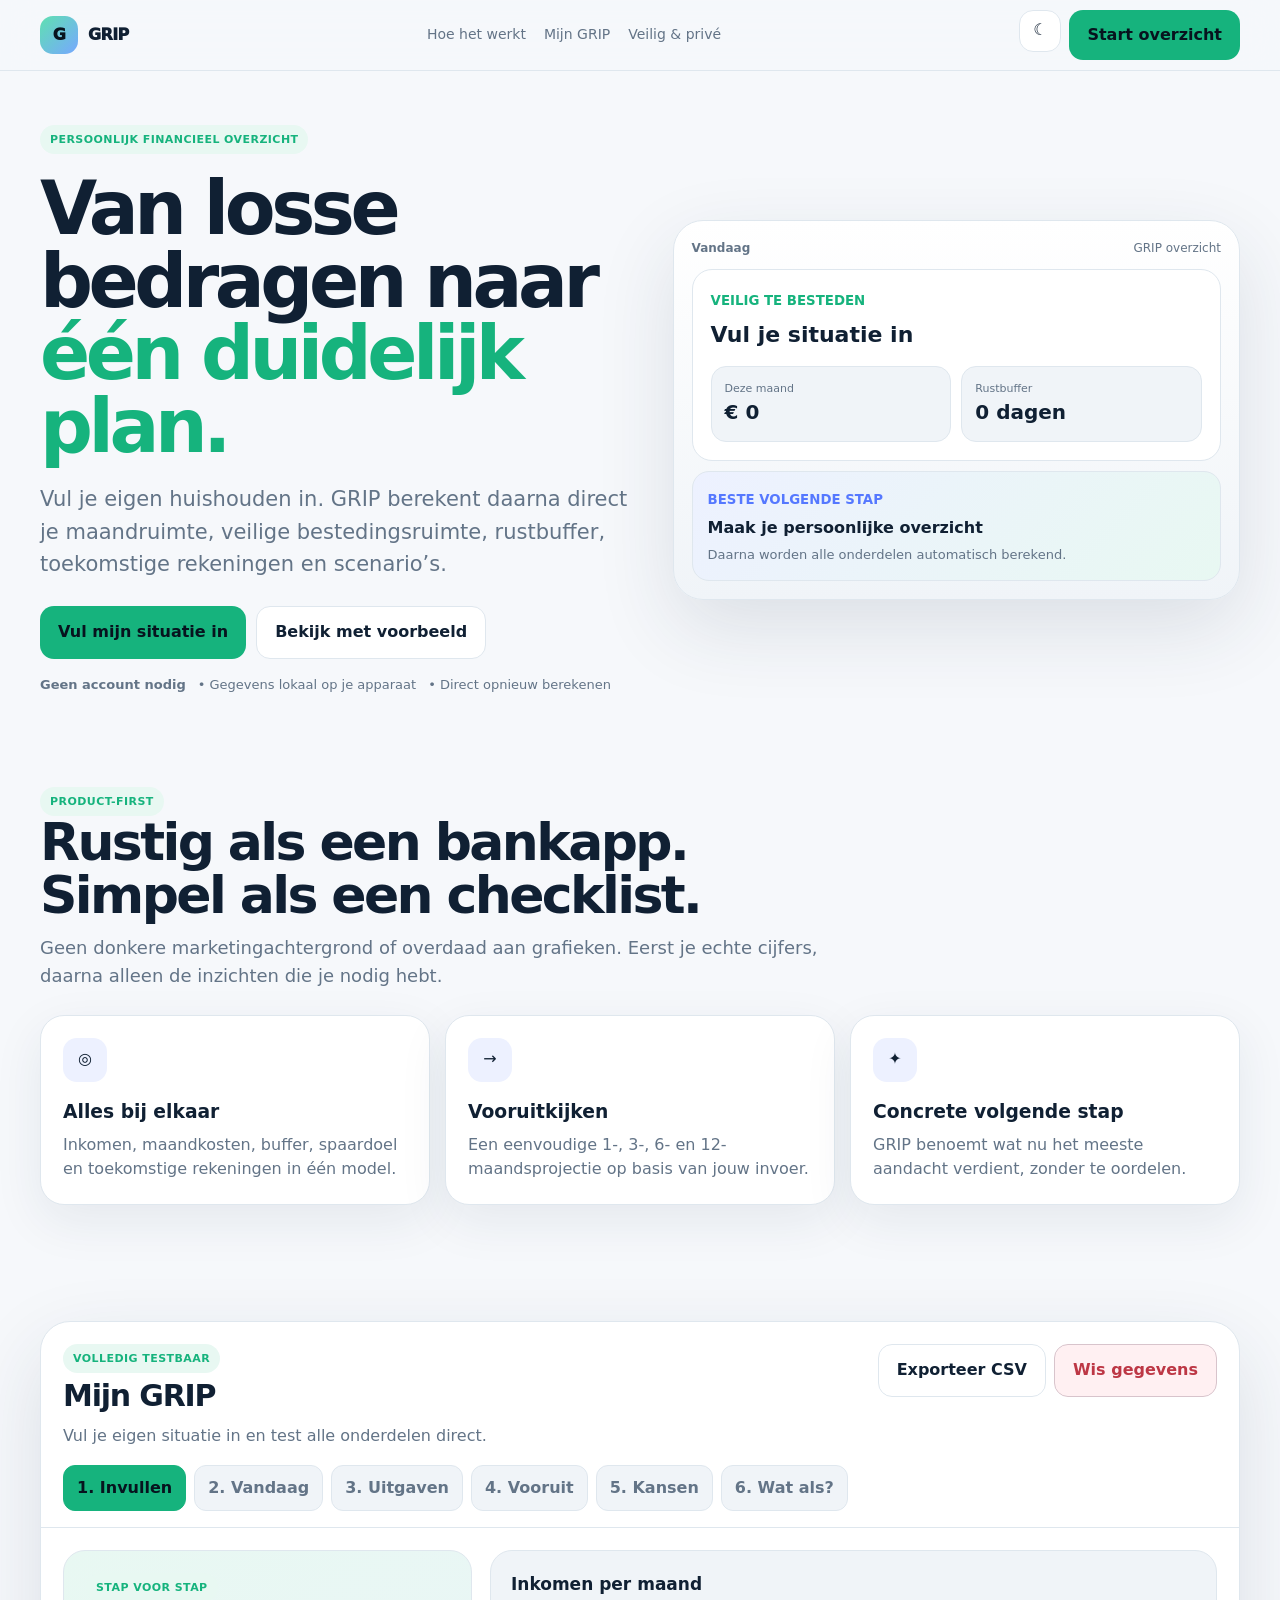
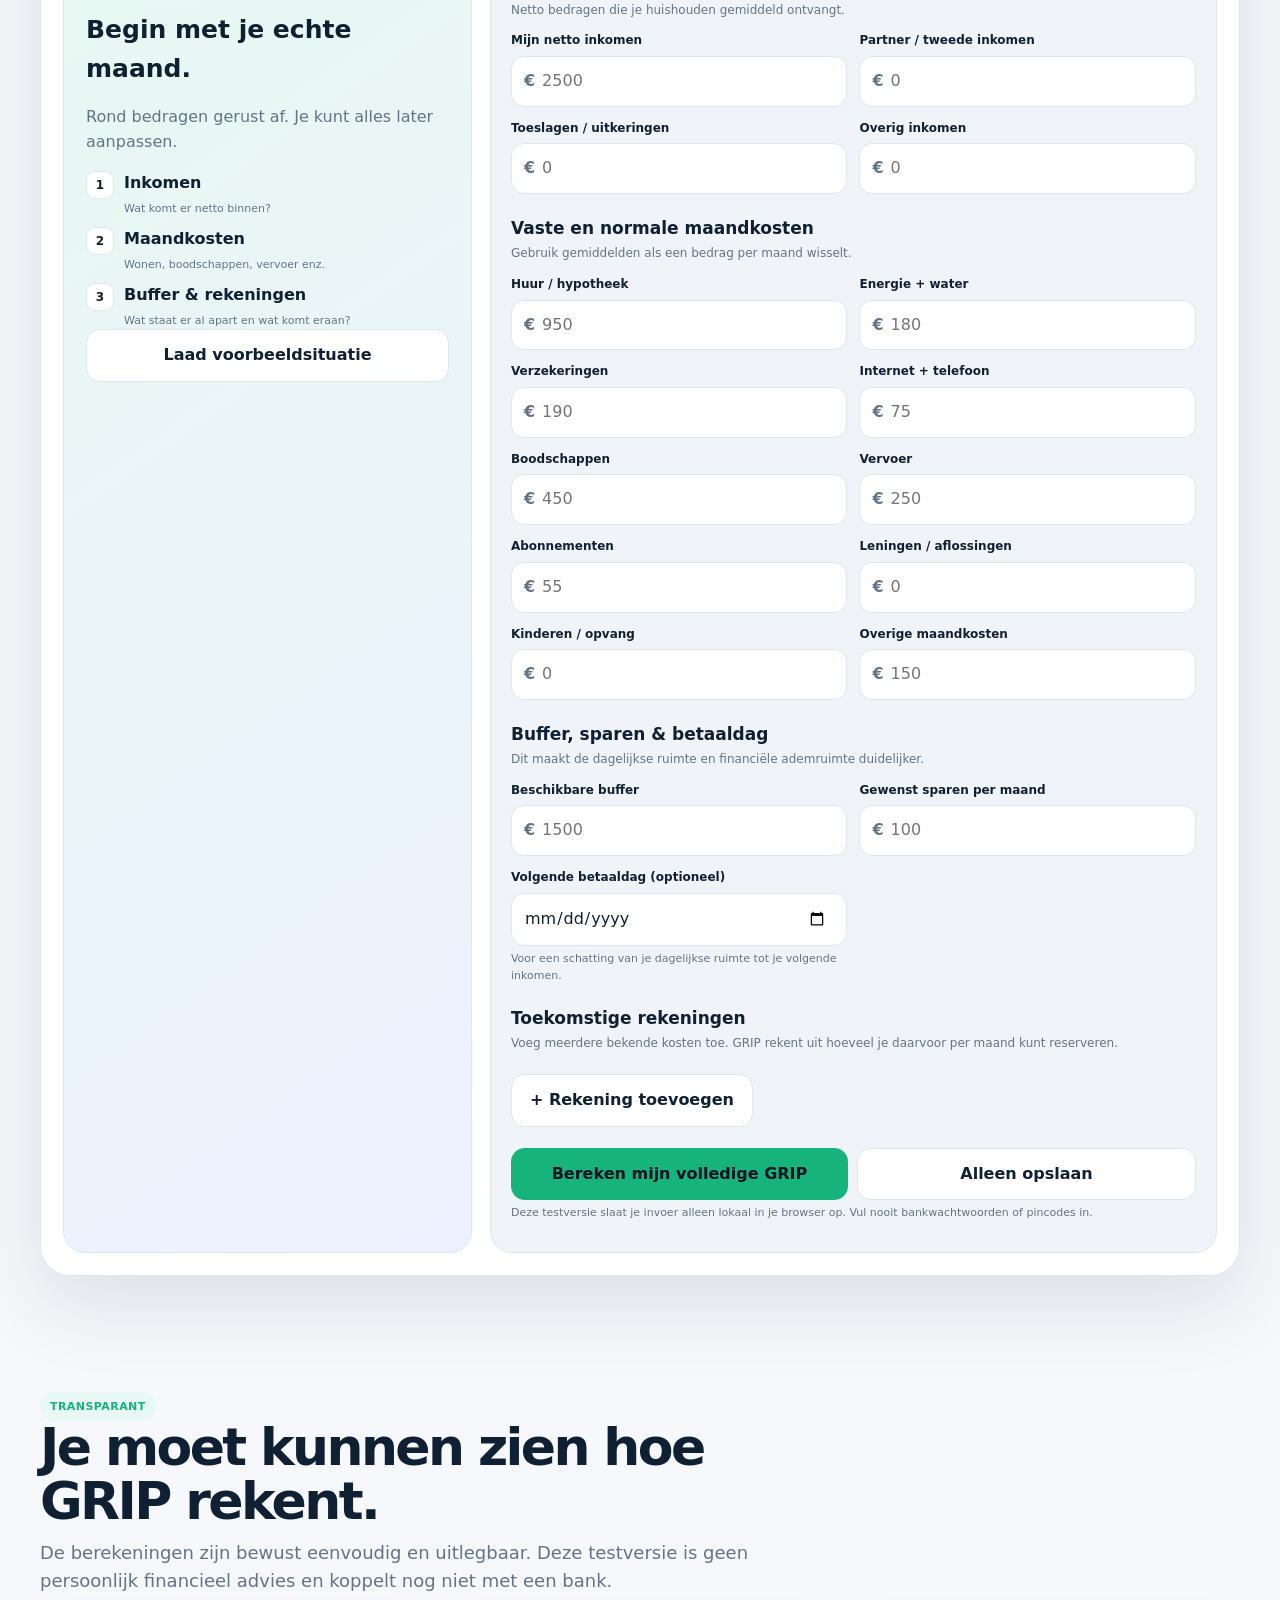
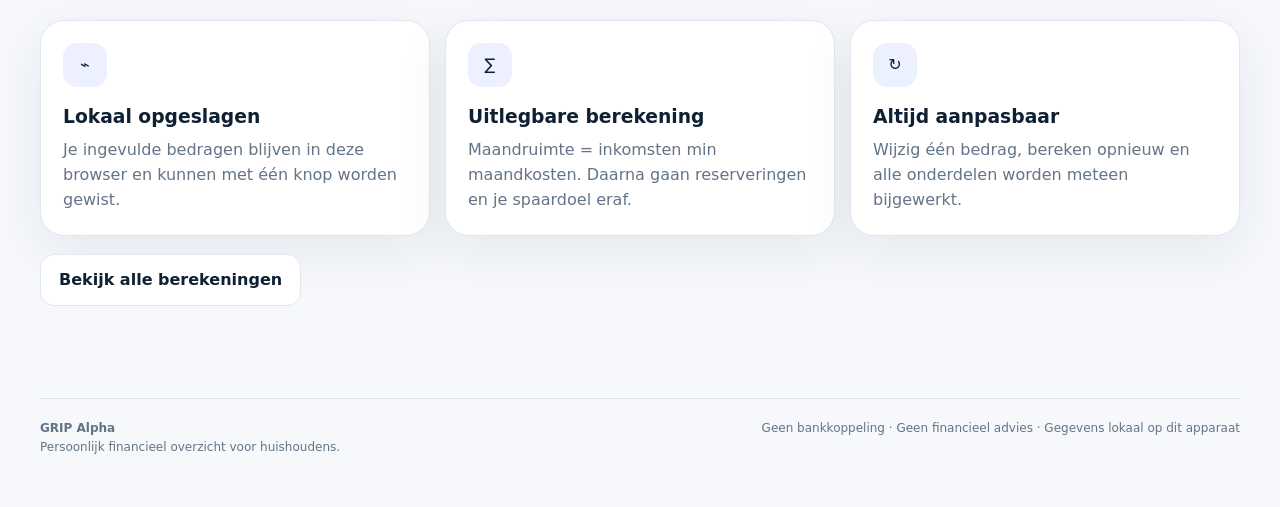
==== commit ebf97074: "Phase 1: replace GRIP page with guided professional product layout" ====
--- a/index.html
+++ b/index.html
@@ -1,97 +1,30 @@
 <!doctype html>
-<html lang="nl" data-theme="dark">
+<html lang="nl" data-theme="light">
 <head>
   <meta charset="utf-8" />
   <meta name="viewport" content="width=device-width,initial-scale=1,viewport-fit=cover" />
-  <meta name="theme-color" content="#08121f" />
-  <meta name="description" content="GRIP helpt huishoudens vandaag begrijpen, vooruitkijken en stap voor stap meer financiële rust opbouwen." />
-  <title>GRIP — Meer grip op je geld</title>
-  <style>
-    :root{
-      --bg:#08121f;--bg2:#0d1a2a;--panel:#102033;--panel2:#16283c;--text:#f8fbff;--muted:#9fb0c3;--line:rgba(255,255,255,.10);
-      --brand:#77e4b5;--brand2:#7ea9ff;--accent:#d9c6ff;--warn:#ffd27b;--danger:#ff9da8;--ok:#77e4b5;--ink:#0a1521;--soft:#f4f8fc;
-      --shadow:0 26px 80px rgba(0,0,0,.30);--r:26px;--rs:16px;--max:1180px;
-    }
-    html[data-theme="light"]{--bg:#f3f7fb;--bg2:#edf3f8;--panel:#ffffff;--panel2:#f7fafc;--text:#102033;--muted:#5f7185;--line:rgba(15,35,56,.10);--soft:#fff;--ink:#102033;--shadow:0 18px 60px rgba(32,56,82,.10)}
-    *{box-sizing:border-box}html{scroll-behavior:smooth}body{margin:0;background:radial-gradient(circle at 90% 0%,rgba(126,169,255,.16),transparent 30%),radial-gradient(circle at 8% 16%,rgba(119,228,181,.12),transparent 25%),var(--bg);color:var(--text);font-family:Inter,ui-sans-serif,system-ui,-apple-system,BlinkMacSystemFont,"Segoe UI",sans-serif;line-height:1.55;transition:.2s background,.2s color}
-    button,input,select{font:inherit}button{cursor:pointer}a{color:inherit;text-decoration:none}img{display:block;max-width:100%}.wrap{width:min(var(--max),calc(100% - 36px));margin:auto}.skip{position:absolute;left:-9999px;top:8px;background:#fff;color:#000;padding:10px 14px;border-radius:10px;z-index:999}.skip:focus{left:12px}
-    .nav{position:sticky;top:0;z-index:70;background:color-mix(in srgb,var(--bg) 84%,transparent);backdrop-filter:blur(20px);border-bottom:1px solid var(--line)}.navin{height:72px;display:flex;align-items:center;justify-content:space-between;gap:18px}.logo{display:flex;align-items:center;gap:10px;font-weight:950;letter-spacing:-.04em}.mark{width:38px;height:38px;border-radius:13px;background:linear-gradient(135deg,var(--brand),var(--brand2));display:grid;place-items:center;color:#07101d;font-weight:1000;box-shadow:0 10px 30px rgba(119,228,181,.18)}.links{display:flex;gap:20px;align-items:center;color:var(--muted);font-size:14px}.links a:hover{color:var(--text)}.navActions{display:flex;gap:8px;align-items:center}
-    .btn,.iconbtn{border:0;border-radius:14px;font-weight:850;transition:.18s transform,.18s opacity,.18s background;display:inline-flex;align-items:center;justify-content:center;gap:8px}.btn{padding:13px 18px}.btn:hover,.iconbtn:hover{transform:translateY(-1px)}.primary{background:var(--brand);color:#07101d}.secondary{background:color-mix(in srgb,var(--panel) 80%,transparent);color:var(--text);border:1px solid var(--line)}.ghost{background:transparent;color:var(--muted);border:1px solid var(--line)}.iconbtn{width:42px;height:42px;background:color-mix(in srgb,var(--panel) 80%,transparent);color:var(--text);border:1px solid var(--line)}
-    .hero{padding:76px 0 48px;display:grid;grid-template-columns:1.08fr .92fr;gap:52px;align-items:center}.eyebrow{display:inline-flex;align-items:center;gap:8px;padding:7px 11px;border:1px solid color-mix(in srgb,var(--brand) 26%,transparent);background:color-mix(in srgb,var(--brand) 8%,transparent);color:var(--brand);border-radius:999px;font-size:12px;font-weight:900;letter-spacing:.04em;text-transform:uppercase}.hero h1{font-size:clamp(48px,7vw,84px);line-height:.96;letter-spacing:-.068em;margin:18px 0 20px;max-width:800px}.gradient{background:linear-gradient(90deg,var(--brand),var(--brand2),var(--accent));-webkit-background-clip:text;background-clip:text;color:transparent}.lead{font-size:clamp(18px,2vw,22px);color:var(--muted);max-width:700px}.heroactions{display:flex;gap:12px;flex-wrap:wrap;margin:28px 0 18px}.trustline{display:flex;flex-wrap:wrap;gap:12px;color:var(--muted);font-size:13px}.trustline b{color:var(--text)}
-    .phone{position:relative;background:linear-gradient(180deg,color-mix(in srgb,var(--panel2) 96%,#000 4%),var(--panel));border:1px solid var(--line);border-radius:34px;padding:16px;box-shadow:var(--shadow);overflow:hidden}.phone:before{content:"";position:absolute;width:220px;height:220px;background:radial-gradient(circle,rgba(119,228,181,.17),transparent 65%);right:-50px;top:-70px}.phonebar{display:flex;justify-content:space-between;color:var(--muted);font-size:12px;padding:5px 4px 18px}.statuscard{position:relative;background:linear-gradient(135deg,color-mix(in srgb,var(--brand) 12%,var(--panel)),color-mix(in srgb,var(--brand2) 9%,var(--panel)));border:1px solid color-mix(in srgb,var(--brand) 20%,var(--line));border-radius:22px;padding:19px}.statuscard small{font-size:11px;color:var(--brand);font-weight:900;letter-spacing:.04em}.statuscard h3{font-size:24px;margin:6px 0 14px}.metricgrid{display:grid;grid-template-columns:1fr 1fr;gap:10px}.metric{background:color-mix(in srgb,var(--panel2) 82%,transparent);border:1px solid var(--line);border-radius:17px;padding:14px}.metric small{display:block;color:var(--muted);font-size:11px}.metric strong{font-size:21px}.daily{margin-top:10px;background:var(--soft);color:var(--ink);border-radius:20px;padding:17px}.daily small{color:#667789;font-weight:900}.daily b{display:block;margin:4px 0}.daily p{margin:0;color:#667789;font-size:13px}
-    .section{padding:70px 0}.sectionhead{max-width:780px;margin-bottom:30px}.sectionhead h2{font-size:clamp(34px,5vw,58px);line-height:1.02;letter-spacing:-.05em;margin:0 0 13px}.sectionhead p{font-size:18px;color:var(--muted);margin:0}.grid3{display:grid;grid-template-columns:repeat(3,1fr);gap:16px}.card{background:color-mix(in srgb,var(--panel) 82%,transparent);border:1px solid var(--line);border-radius:var(--r);padding:24px}.card h3{margin:0 0 8px}.card p{margin:0;color:var(--muted)}.icon{width:46px;height:46px;border-radius:15px;background:color-mix(in srgb,var(--brand2) 13%,transparent);display:grid;place-items:center;font-size:20px;margin-bottom:17px}.pill{display:inline-flex;padding:5px 9px;border-radius:99px;background:color-mix(in srgb,var(--brand) 10%,transparent);color:var(--brand);font-size:11px;font-weight:900}
-    .appShell{background:color-mix(in srgb,var(--panel) 78%,transparent);border:1px solid var(--line);border-radius:32px;box-shadow:var(--shadow);overflow:hidden}.appHead{display:flex;justify-content:space-between;gap:20px;align-items:flex-start;padding:24px 24px 0}.appHead h2{margin:0;font-size:32px;letter-spacing:-.04em}.appHead p{margin:4px 0 0;color:var(--muted)}.appHeadActions{display:flex;gap:8px;flex-wrap:wrap}.appTabs{display:flex;gap:8px;overflow:auto;padding:18px 24px;border-bottom:1px solid var(--line);scrollbar-width:none}.appTabs::-webkit-scrollbar{display:none}.tabbtn{white-space:nowrap;border:1px solid var(--line);background:color-mix(in srgb,var(--panel2) 75%,transparent);color:var(--muted);padding:10px 14px;border-radius:12px;font-weight:850}.tabbtn.active{background:var(--brand);border-color:var(--brand);color:#07101d}.appPanel{display:none;padding:24px}.appPanel.active{display:block}.dashboard{display:grid;grid-template-columns:1.05fr .95fr;gap:18px}.light{background:var(--soft);color:var(--ink);border-radius:24px;padding:23px}.light p{color:#68798c}.label{font-size:11px;text-transform:uppercase;font-weight:950;letter-spacing:.04em;color:#738396}.kpi{font-size:46px;font-weight:950;letter-spacing:-.055em;line-height:1;margin:7px 0}.muted{color:var(--muted)}.progress{height:12px;border-radius:99px;background:#dfe7ed;overflow:hidden;margin:13px 0}.progress span{display:block;height:100%;width:0;border-radius:inherit;background:linear-gradient(90deg,#5cd7a5,#72a6ff);transition:.3s width}.darkList{display:grid;gap:10px}.listitem{display:flex;justify-content:space-between;align-items:center;gap:14px;padding:14px 15px;border:1px solid var(--line);border-radius:16px;background:color-mix(in srgb,var(--panel2) 70%,transparent)}.listitem small{display:block;color:var(--muted)}.listitem b{text-align:right}.signal{width:10px;height:10px;border-radius:50%;background:var(--brand);flex:0 0 auto}.signal.warn{background:var(--warn)}.signal.danger{background:var(--danger)}
-    .setup{display:grid;grid-template-columns:.8fr 1.2fr;gap:18px}.formgrid{display:grid;grid-template-columns:1fr 1fr;gap:13px}.field{margin-bottom:13px}.field label{display:block;font-size:13px;font-weight:850;margin-bottom:6px}.input{display:flex;align-items:center;border:1px solid #dbe4ec;background:#fff;border-radius:14px;min-height:50px;padding:0 13px}.input span{color:#748599;font-weight:850}.input input,.input select{width:100%;border:0;outline:0;background:transparent;color:#09141f;padding:13px 8px;min-width:0}.input:focus-within{outline:3px solid rgba(126,169,255,.19);border-color:#7ea9ff}.hint{font-size:11px;color:#7a8998;margin-top:5px}.formActions{display:flex;gap:8px;flex-wrap:wrap}.formActions .btn{flex:1}.note{font-size:12px;color:#78899a;margin-top:12px}.alert{display:none;padding:12px 14px;border-radius:14px;margin-bottom:13px;background:#fff0f2;color:#8a2631;border:1px solid #ffd6dc}.alert.show{display:block}
-    .timeline{position:relative;padding-left:27px;display:grid;gap:14px}.timeline:before{content:"";position:absolute;left:8px;top:8px;bottom:8px;width:2px;background:var(--line)}.timeitem{position:relative;border:1px solid var(--line);border-radius:18px;padding:16px;background:color-mix(in srgb,var(--panel2) 70%,transparent)}.timeitem:before{content:"";position:absolute;width:12px;height:12px;border-radius:50%;background:var(--brand);left:-25px;top:22px;box-shadow:0 0 0 5px var(--bg)}.timeitem.warn:before{background:var(--warn)}.timeitem.danger:before{background:var(--danger)}.timeitem small{color:var(--muted)}.timeitem h3{margin:4px 0}.timeitem p{margin:0;color:var(--muted)}
-    .opps{display:grid;gap:11px}.opp{display:grid;grid-template-columns:auto 1fr auto;gap:13px;align-items:center;border:1px solid var(--line);border-radius:18px;padding:15px;background:color-mix(in srgb,var(--panel2) 70%,transparent)}.oppIcon{width:42px;height:42px;border-radius:13px;display:grid;place-items:center;background:color-mix(in srgb,var(--brand) 11%,transparent)}.opp small{color:var(--muted)}.opp strong{display:block}.oppValue{text-align:right;font-weight:900;color:var(--brand)}.done{opacity:.55}.done strong{text-decoration:line-through}.checkbtn{border:1px solid var(--line);background:transparent;color:var(--text);border-radius:11px;padding:8px 10px;font-weight:800}
-    .scenarioGrid{display:grid;grid-template-columns:.9fr 1.1fr;gap:18px}.resultCard{background:linear-gradient(145deg,color-mix(in srgb,var(--brand) 11%,var(--panel)),color-mix(in srgb,var(--brand2) 9%,var(--panel)));border:1px solid var(--line);border-radius:24px;padding:23px}.resultNumber{font-size:44px;font-weight:950;letter-spacing:-.05em}.comparison{display:grid;grid-template-columns:1fr 1fr;gap:10px;margin-top:15px}.compare{border:1px solid var(--line);border-radius:15px;padding:13px;background:color-mix(in srgb,var(--panel2) 70%,transparent)}.compare small{display:block;color:var(--muted)}
-    .photoStory{display:grid;grid-template-columns:1.05fr .95fr;gap:18px;align-items:stretch}.photo{position:relative;min-height:430px;border-radius:30px;overflow:hidden;border:1px solid var(--line)}.photo img{width:100%;height:100%;object-fit:cover}.photo:after{content:"";position:absolute;inset:0;background:linear-gradient(180deg,transparent 35%,rgba(5,13,22,.87))}.photoText{position:absolute;z-index:2;left:24px;right:24px;bottom:22px;color:#fff}.photoText h3{font-size:31px;line-height:1.06;margin:0 0 8px}.photoText p{margin:0;color:#dce5ee}.story{display:flex;flex-direction:column;justify-content:center;border:1px solid var(--line);border-radius:30px;padding:34px;background:linear-gradient(145deg,color-mix(in srgb,var(--brand) 10%,var(--panel)),color-mix(in srgb,var(--brand2) 9%,var(--panel)))}.story h3{font-size:clamp(31px,4vw,48px);line-height:1.04;letter-spacing:-.045em;margin:0 0 15px}.story p{color:var(--muted);font-size:17px}.storyGrid{display:grid;grid-template-columns:1fr 1fr;gap:10px;margin-top:8px}.storyMini{padding:13px;border-radius:15px;border:1px solid var(--line);background:color-mix(in srgb,var(--panel2) 68%,transparent)}.storyMini b{display:block}.storyMini small{color:var(--muted)}
-    .faq{display:grid;gap:10px}.faq details{border:1px solid var(--line);border-radius:17px;background:color-mix(in srgb,var(--panel) 75%,transparent);padding:16px 18px}.faq summary{cursor:pointer;font-weight:850}.faq p{color:var(--muted);margin:10px 0 0}.footer{padding:42px 0 60px;color:var(--muted);font-size:13px}.footerin{display:flex;justify-content:space-between;gap:20px;border-top:1px solid var(--line);padding-top:22px}.footerlinks{display:flex;gap:14px;flex-wrap:wrap}
-    dialog{width:min(620px,calc(100% - 28px));border:1px solid var(--line);border-radius:24px;background:var(--panel);color:var(--text);padding:0;box-shadow:var(--shadow)}dialog::backdrop{background:rgba(0,0,0,.58);backdrop-filter:blur(4px)}.modalHead{display:flex;justify-content:space-between;align-items:center;padding:20px 20px 12px}.modalBody{padding:0 20px 22px;color:var(--muted)}.modalBody h3{color:var(--text)}
-    .toast{position:fixed;left:50%;bottom:24px;transform:translate(-50%,110px);opacity:0;z-index:100;background:#fff;color:#09141f;padding:12px 16px;border-radius:13px;box-shadow:0 14px 40px rgba(0,0,0,.32);font-weight:850;transition:.25s}.toast.show{transform:translate(-50%,0);opacity:1}
-    @media(max-width:920px){.links{display:none}.hero,.dashboard,.setup,.scenarioGrid,.photoStory{grid-template-columns:1fr}.hero{padding-top:50px}.grid3{grid-template-columns:1fr}.section{padding:55px 0}.appHead{flex-direction:column}.formgrid{grid-template-columns:1fr}.photo{min-height:360px}}
-    @media(max-width:560px){.wrap{width:min(var(--max),calc(100% - 24px))}.navin{height:64px}.mark{width:34px;height:34px}.navActions .primary{display:none}.hero{padding-top:38px;gap:28px}.hero h1{font-size:47px}.lead{font-size:17px}.heroactions{display:grid}.heroactions .btn{width:100%}.trustline{display:grid;gap:6px}.metricgrid,.comparison,.storyGrid{grid-template-columns:1fr}.appPanel{padding:16px}.appHead{padding:18px 16px 0}.appTabs{padding:14px 16px}.light{padding:18px}.kpi,.resultNumber{font-size:38px}.opp{grid-template-columns:auto 1fr}.oppValue{grid-column:2;text-align:left}.footerin{flex-direction:column}.formActions{display:grid}.formActions .btn{width:100%}}
-  </style>
+  <meta name="theme-color" content="#f6f8fb" />
+  <meta name="description" content="GRIP geeft huishoudens overzicht in inkomen, uitgaven, buffer, toekomstige rekeningen en financiële ruimte." />
+  <title>GRIP — Rust en overzicht in je geld</title>
+  <link rel="stylesheet" href="style.css" />
 </head>
 <body>
-<a class="skip" href="#main">Ga naar inhoud</a>
-<nav class="nav" aria-label="Hoofdnavigatie"><div class="wrap navin"><a class="logo" href="#top" aria-label="GRIP home"><span class="mark">G</span><span>GRIP</span></a><div class="links"><a href="#hoe">Hoe het werkt</a><a href="#app">Mijn GRIP</a><a href="#rust">Rust</a><a href="#faq">Vragen</a></div><div class="navActions"><button class="iconbtn" id="themeToggle" type="button" aria-label="Wissel thema">☾</button><a class="btn primary" href="#app">Start gratis</a></div></div></nav>
-<main id="main">
-<section class="wrap hero" id="top"><div><span class="eyebrow">Financiële rust, zonder vaktaal</span><h1>Weet wat vandaag kan. <span class="gradient">Zie wat morgen komt.</span></h1><p class="lead">GRIP vertaalt je huishoudgeld naar één duidelijk overzicht: wat komt binnen, wat gaat eruit, hoeveel ruimte heb je en wat is je slimste volgende stap.</p><div class="heroactions"><a class="btn primary" href="#app">Maak mijn overzicht</a><button class="btn secondary" type="button" id="demoTop">Bekijk met voorbeeld</button></div><div class="trustline"><span><b>Geen account nodig</b></span><span>•</span><span>Gegevens blijven op dit apparaat</span><span>•</span><span>Binnen ± 1 minuut inzicht</span></div></div><div class="phone" aria-label="Voorbeeld van GRIP dashboard"><div class="phonebar"><span>Vandaag</span><span>GRIP ●</span></div><div class="statuscard"><small>JOUW STATUS</small><h3 id="heroStatus">Je zit goed tot je volgende inkomen.</h3><div class="metricgrid"><div class="metric"><small>Veilig te besteden</small><strong id="heroSafe">€ 186</strong></div><div class="metric"><small>Rustbuffer</small><strong id="heroDays">26 dagen</strong></div></div></div><div class="daily"><small>BESTE ACTIE VANDAAG</small><b id="heroAction">Reserveer voor een rekening die eraan komt</b><p id="heroActionText">Kleine voorbereiding nu voorkomt stress later.</p></div></div></section>
-<section class="wrap section" id="hoe"><div class="sectionhead"><span class="eyebrow">Zo werkt GRIP</span><h2>Ingewikkelde financiën. <span class="gradient">Simpele keuzes.</span></h2><p>De app begint niet met grafieken of moeilijke scores. Eerst drie vragen die iedereen begrijpt.</p></div><div class="grid3"><article class="card"><div class="icon">◎</div><span class="pill">VANDAAG</span><h3>Hoe sta ik ervoor?</h3><p>Je ziet direct hoeveel ruimte er ongeveer is nadat je normale maandkosten zijn meegenomen.</p></article><article class="card"><div class="icon">→</div><span class="pill">VOORUIT</span><h3>Wat komt eraan?</h3><p>GRIP maakt toekomstige rekeningen zichtbaar voordat ze als verrassing op je rekening verschijnen.</p></article><article class="card"><div class="icon">✓</div><span class="pill">ACTIE</span><h3>Wat kan ik doen?</h3><p>Je krijgt één volgende stap tegelijk. Geen lijst met twintig waarschuwingen die alleen maar onrust geeft.</p></article></div></section>
-<section class="wrap section" id="app"><div class="appShell"><div class="appHead"><div><span class="eyebrow">GRIP BETA</span><h2>Mijn GRIP</h2><p>Vul je globale bedragen in en gebruik daarna alle onderdelen.</p></div><div class="appHeadActions"><button class="btn ghost" type="button" id="howBtn">Hoe wordt dit berekend?</button><button class="btn secondary" type="button" id="exportBtn">Exporteer overzicht</button></div></div><div class="appTabs" role="tablist" aria-label="GRIP onderdelen"><button class="tabbtn active" role="tab" aria-selected="true" data-tab="setup">Start</button><button class="tabbtn" role="tab" aria-selected="false" data-tab="today">Vandaag</button><button class="tabbtn" role="tab" aria-selected="false" data-tab="future">Vooruit</button><button class="tabbtn" role="tab" aria-selected="false" data-tab="opportunities">Kansen</button><button class="tabbtn" role="tab" aria-selected="false" data-tab="scenario">Wat als?</button><button class="tabbtn" role="tab" aria-selected="false" data-tab="buffer">Rustbuffer</button></div>
-<section class="appPanel active" id="panel-setup" role="tabpanel"><div class="setup"><div class="card"><span class="eyebrow">1 minuut</span><h3 style="font-size:30px;margin-top:15px">Maak eerst je basisoverzicht.</h3><p>Rond bedragen gerust af. GRIP is bedoeld om richting te geven, niet om een boekhouding te vervangen.</p><div class="darkList" style="margin-top:18px"><div class="listitem"><span>🔒 Alles blijft lokaal</span><b>op dit apparaat</b></div><div class="listitem"><span>⚡ Daarna werkt</span><b>heel Mijn GRIP</b></div><div class="listitem"><span>🧹 Wissen kan</span><b>met één knop</b></div></div></div><div class="light"><div id="formAlert" class="alert" role="alert"></div><form id="budgetForm"><div class="formgrid"><div class="field"><label for="income">Netto inkomen per maand</label><div class="input"><span>€</span><input id="income" type="number" min="0" step="10" inputmode="decimal" placeholder="2500" required></div></div><div class="field"><label for="fixed">Vaste lasten per maand</label><div class="input"><span>€</span><input id="fixed" type="number" min="0" step="10" inputmode="decimal" placeholder="1450" required></div><div class="hint">Wonen, energie, verzekeringen, telefoon enz.</div></div><div class="field"><label for="variable">Boodschappen, vervoer en overige normale kosten</label><div class="input"><span>€</span><input id="variable" type="number" min="0" step="10" inputmode="decimal" placeholder="550" required></div></div><div class="field"><label for="savings">Beschikbare buffer / spaargeld</label><div class="input"><span>€</span><input id="savings" type="number" min="0" step="10" inputmode="decimal" placeholder="1200" required></div></div><div class="field"><label for="futureBill">Grotere rekening die eraan komt</label><div class="input"><span>€</span><input id="futureBill" type="number" min="0" step="10" inputmode="decimal" placeholder="600"></div><div class="hint">Optioneel, bijvoorbeeld jaarverzekering.</div></div><div class="field"><label for="billMonths">Over hoeveel maanden?</label><div class="input"><select id="billMonths"><option value="0">Niet ingesteld</option><option value="1">1 maand</option><option value="2">2 maanden</option><option value="3">3 maanden</option><option value="4">4 maanden</option><option value="6">6 maanden</option><option value="12">12 maanden</option></select></div></div><div class="field"><label for="subscriptions">Abonnementen per maand</label><div class="input"><span>€</span><input id="subscriptions" type="number" min="0" step="1" inputmode="decimal" placeholder="45"></div></div><div class="field"><label for="telecom">Telefoon + internet per maand</label><div class="input"><span>€</span><input id="telecom" type="number" min="0" step="1" inputmode="decimal" placeholder="65"></div></div></div><div class="formActions"><button class="btn primary" type="submit">Bereken mijn GRIP</button><button class="btn secondary" type="button" id="demoBtn">Vul voorbeeld in</button><button class="btn ghost" type="button" id="resetBtn">Wis mijn gegevens</button></div><p class="note">Indicatieve huishoudtool. Geen financieel advies en geen vervanging voor officiële berekeningen.</p></form></div></div></section>
-<section class="appPanel" id="panel-today" role="tabpanel"><div class="dashboard"><div class="light"><div class="label">Veilig te besteden deze maand</div><div class="kpi" id="safeSpend">€ 0</div><p id="safeText">Vul eerst je gegevens in bij Start.</p><div class="progress"><span id="roomProgress"></span></div><div class="comparison"><div class="compare"><small>Maandruimte vóór reservering</small><b id="monthlyRoom">€ 0</b></div><div class="compare"><small>Advies reservering</small><b id="reserveMonthly">€ 0</b></div></div></div><div><div class="darkList"><div class="listitem"><span><i class="signal" id="statusDot"></i> Status</span><b id="statusText">Nog niet berekend</b></div><div class="listitem"><span>Volgende grote rekening</span><b id="billText">Niet ingesteld</b></div><div class="listitem"><span>Geschatte rustbuffer</span><b id="bufferDaysSmall">0 dagen</b></div><div class="listitem"><span>Beste stap vandaag</span><b id="bestAction">Start met je overzicht</b></div></div></div></div></section>
-<section class="appPanel" id="panel-future" role="tabpanel"><div class="sectionhead" style="margin-bottom:20px"><h2 style="font-size:34px">Tomorrow</h2><p>Een eenvoudige blik vooruit. GRIP rekent met je huidige patroon en bekende toekomstige rekening.</p></div><div class="timeline" id="timeline"></div></section>
-<section class="appPanel" id="panel-opportunities" role="tabpanel"><div class="sectionhead" style="margin-bottom:20px"><h2 style="font-size:34px">Kansen</h2><p>Geen automatische opzegadviezen. GRIP laat zien wat het waard kan zijn om te controleren.</p></div><div class="opps" id="opportunityList"></div></section>
-<section class="appPanel" id="panel-scenario" role="tabpanel"><div class="scenarioGrid"><div class="light"><h3 style="font-size:27px">Wat verandert er?</h3><p>Test een keuze zonder iets aan je echte overzicht te veranderen.</p><div class="field"><label for="incomeChange">Verandering inkomen per maand</label><div class="input"><span>€</span><input id="incomeChange" type="number" step="10" value="0"></div><div class="hint">Bijv. -250 bij minder werken of +150 bij salarisstijging.</div></div><div class="field"><label for="costChange">Verandering maandkosten</label><div class="input"><span>€</span><input id="costChange" type="number" step="10" value="0"></div><div class="hint">Bijv. +120 bij hogere huur of -40 na besparen.</div></div><div class="field"><label for="oneOff">Eenmalige aankoop</label><div class="input"><span>€</span><input id="oneOff" type="number" min="0" step="10" value="0"></div></div><button class="btn primary" id="scenarioBtn" type="button" style="width:100%">Bereken scenario</button></div><div class="resultCard"><span class="eyebrow">Nieuwe situatie</span><div class="resultNumber" id="scenarioRoom">€ 0</div><p class="muted" id="scenarioMessage">Vul eerst je GRIP-basis in en test daarna een scenario.</p><div class="comparison"><div class="compare"><small>Verschil per maand</small><b id="scenarioMonthlyDiff">€ 0</b></div><div class="compare"><small>Verschil na 12 maanden</small><b id="scenarioYearDiff">€ 0</b></div></div></div></div></section>
-<section class="appPanel" id="panel-buffer" role="tabpanel"><div class="dashboard"><div class="light"><div class="label">Jouw rustbuffer</div><div class="kpi" id="bufferDays">0 dagen</div><p id="bufferText">Je buffer wordt berekend op basis van je ingevoerde normale maandkosten.</p><div class="progress"><span id="bufferProgress"></span></div><div class="comparison"><div class="compare"><small>Beschikbaar</small><b id="bufferAmount">€ 0</b></div><div class="compare"><small>Richting 30 dagen</small><b id="bufferTarget">€ 0</b></div></div></div><div class="card"><h3>Waarom dagen?</h3><p>Een bedrag zegt niet voor ieder huishouden hetzelfde. Het aantal dagen vertaalt je buffer naar je eigen uitgavenpatroon.</p><div class="darkList" style="margin-top:16px"><div class="listitem"><span>0–14 dagen</span><b>kleine buffer</b></div><div class="listitem"><span>15–30 dagen</span><b>meer ademruimte</b></div><div class="listitem"><span>30+ dagen</span><b>sterkere basis</b></div></div></div></div></section>
+<a class="skip" href="#app">Ga naar Mijn GRIP</a>
+<header class="nav"><div class="wrap navin"><a class="logo" href="#top" aria-label="GRIP home"><span class="mark">G</span><span>GRIP</span></a><nav class="navlinks" aria-label="Hoofdnavigatie"><a href="#hoe">Hoe het werkt</a><a href="#app">Mijn GRIP</a><a href="#veilig">Veilig & privé</a></nav><div class="navActions"><button class="iconbtn" id="themeToggle" type="button" aria-label="Wissel kleurthema">☾</button><a class="btn primary navcta" href="#app" data-open-tab="setup">Start overzicht</a></div></div></header>
+<main id="top">
+<section class="wrap hero"><div><span class="eyebrow">Persoonlijk financieel overzicht</span><h1>Van losse bedragen naar <span>één duidelijk plan.</span></h1><p class="lead">Vul je eigen huishouden in. GRIP berekent daarna direct je maandruimte, veilige bestedingsruimte, rustbuffer, toekomstige rekeningen en scenario’s.</p><div class="heroActions"><a class="btn primary" href="#app" data-open-tab="setup">Vul mijn situatie in</a><button class="btn secondary" id="demoTop" type="button">Bekijk met voorbeeld</button></div><div class="trust"><b>Geen account nodig</b><span>• Gegevens lokaal op je apparaat</span><span>• Direct opnieuw berekenen</span></div></div><div class="mock" aria-label="Voorbeeld van het GRIP dashboard"><div class="mockTop"><strong>Vandaag</strong><span>GRIP overzicht</span></div><div class="statusCard"><small>VEILIG TE BESTEDEN</small><h3 id="heroStatus">Vul je situatie in</h3><div class="metricGrid"><div class="metric"><span>Deze maand</span><strong id="heroSafe">€ 0</strong></div><div class="metric"><span>Rustbuffer</span><strong id="heroDays">0 dagen</strong></div></div></div><div class="actionCard"><small>BESTE VOLGENDE STAP</small><b id="heroAction">Maak je persoonlijke overzicht</b><p id="heroActionText">Daarna worden alle onderdelen automatisch berekend.</p></div></div></section>
+<section class="wrap section" id="hoe"><div class="sectionHead"><span class="pill">Product-first</span><h2>Rustig als een bankapp. Simpel als een checklist.</h2><p>Geen donkere marketingachtergrond of overdaad aan grafieken. Eerst je echte cijfers, daarna alleen de inzichten die je nodig hebt.</p></div><div class="grid3"><article class="card"><div class="icon">◎</div><h3>Alles bij elkaar</h3><p>Inkomen, maandkosten, buffer, spaardoel en toekomstige rekeningen in één model.</p></article><article class="card"><div class="icon">→</div><h3>Vooruitkijken</h3><p>Een eenvoudige 1-, 3-, 6- en 12-maandsprojectie op basis van jouw invoer.</p></article><article class="card"><div class="icon">✦</div><h3>Concrete volgende stap</h3><p>GRIP benoemt wat nu het meeste aandacht verdient, zonder te oordelen.</p></article></div></section>
+<section class="wrap section" id="app"><div class="appShell"><div class="appHead"><div><span class="pill">Volledig testbaar</span><h2>Mijn GRIP</h2><p>Vul je eigen situatie in en test alle onderdelen direct.</p></div><div class="appHeadActions"><button class="btn secondary" id="exportBtn" type="button">Exporteer CSV</button><button class="btn dangerBtn" id="resetBtn" type="button">Wis gegevens</button></div></div><div class="tabs" role="tablist" aria-label="GRIP onderdelen"><button class="tab active" type="button" data-tab="setup">1. Invullen</button><button class="tab" type="button" data-tab="today">2. Vandaag</button><button class="tab" type="button" data-tab="costs">3. Uitgaven</button><button class="tab" type="button" data-tab="future">4. Vooruit</button><button class="tab" type="button" data-tab="opps">5. Kansen</button><button class="tab" type="button" data-tab="scenario">6. Wat als?</button></div>
+<section class="panel active" id="panel-setup" role="tabpanel"><div class="setupGrid"><aside class="intro"><span class="pill">Stap voor stap</span><h3>Begin met je echte maand.</h3><p>Rond bedragen gerust af. Je kunt alles later aanpassen.</p><div class="steps"><div class="step"><span class="num">1</span><div><b>Inkomen</b><div class="hint">Wat komt er netto binnen?</div></div></div><div class="step"><span class="num">2</span><div><b>Maandkosten</b><div class="hint">Wonen, boodschappen, vervoer enz.</div></div></div><div class="step"><span class="num">3</span><div><b>Buffer & rekeningen</b><div class="hint">Wat staat er al apart en wat komt eraan?</div></div></div></div><button class="btn secondary full" id="demoBtn" type="button">Laad voorbeeldsituatie</button></aside><form class="formCard" id="budgetForm" novalidate><div class="alert" id="formAlert" role="alert"></div>
+<div class="group"><h3>Inkomen per maand</h3><p>Netto bedragen die je huishouden gemiddeld ontvangt.</p><div class="formGrid"><div class="field"><label for="income1">Mijn netto inkomen</label><div class="input"><span>€</span><input id="income1" type="number" inputmode="decimal" min="0" step="10" placeholder="2500" /></div></div><div class="field"><label for="income2">Partner / tweede inkomen</label><div class="input"><span>€</span><input id="income2" type="number" inputmode="decimal" min="0" step="10" placeholder="0" /></div></div><div class="field"><label for="benefits">Toeslagen / uitkeringen</label><div class="input"><span>€</span><input id="benefits" type="number" inputmode="decimal" min="0" step="10" placeholder="0" /></div></div><div class="field"><label for="otherIncome">Overig inkomen</label><div class="input"><span>€</span><input id="otherIncome" type="number" inputmode="decimal" min="0" step="10" placeholder="0" /></div></div></div></div>
+<div class="group"><h3>Vaste en normale maandkosten</h3><p>Gebruik gemiddelden als een bedrag per maand wisselt.</p><div class="formGrid"><div class="field"><label for="housing">Huur / hypotheek</label><div class="input"><span>€</span><input id="housing" type="number" min="0" step="10" placeholder="950" /></div></div><div class="field"><label for="energy">Energie + water</label><div class="input"><span>€</span><input id="energy" type="number" min="0" step="10" placeholder="180" /></div></div><div class="field"><label for="insurance">Verzekeringen</label><div class="input"><span>€</span><input id="insurance" type="number" min="0" step="10" placeholder="190" /></div></div><div class="field"><label for="telecom">Internet + telefoon</label><div class="input"><span>€</span><input id="telecom" type="number" min="0" step="10" placeholder="75" /></div></div><div class="field"><label for="groceries">Boodschappen</label><div class="input"><span>€</span><input id="groceries" type="number" min="0" step="10" placeholder="450" /></div></div><div class="field"><label for="transport">Vervoer</label><div class="input"><span>€</span><input id="transport" type="number" min="0" step="10" placeholder="250" /></div></div><div class="field"><label for="subscriptions">Abonnementen</label><div class="input"><span>€</span><input id="subscriptions" type="number" min="0" step="5" placeholder="55" /></div></div><div class="field"><label for="debt">Leningen / aflossingen</label><div class="input"><span>€</span><input id="debt" type="number" min="0" step="10" placeholder="0" /></div></div><div class="field"><label for="childcare">Kinderen / opvang</label><div class="input"><span>€</span><input id="childcare" type="number" min="0" step="10" placeholder="0" /></div></div><div class="field"><label for="otherCosts">Overige maandkosten</label><div class="input"><span>€</span><input id="otherCosts" type="number" min="0" step="10" placeholder="150" /></div></div></div></div>
+<div class="group"><h3>Buffer, sparen & betaaldag</h3><p>Dit maakt de dagelijkse ruimte en financiële ademruimte duidelijker.</p><div class="formGrid"><div class="field"><label for="savings">Beschikbare buffer</label><div class="input"><span>€</span><input id="savings" type="number" min="0" step="50" placeholder="1500" /></div></div><div class="field"><label for="monthlySavingGoal">Gewenst sparen per maand</label><div class="input"><span>€</span><input id="monthlySavingGoal" type="number" min="0" step="10" placeholder="100" /></div></div><div class="field"><label for="nextIncomeDate">Volgende betaaldag (optioneel)</label><div class="input no-prefix"><input id="nextIncomeDate" type="date" /></div><div class="hint">Voor een schatting van je dagelijkse ruimte tot je volgende inkomen.</div></div></div></div>
+<div class="group"><h3>Toekomstige rekeningen</h3><p>Voeg meerdere bekende kosten toe. GRIP rekent uit hoeveel je daarvoor per maand kunt reserveren.</p><div class="billList" id="billList"></div><div class="addRow"><button class="btn secondary" id="addBillBtn" type="button">+ Rekening toevoegen</button></div></div><div class="formActions"><button class="btn primary" type="submit">Bereken mijn volledige GRIP</button><button class="btn secondary" id="saveOnlyBtn" type="button">Alleen opslaan</button></div><p class="hint">Deze testversie slaat je invoer alleen lokaal in je browser op. Vul nooit bankwachtwoorden of pincodes in.</p></form></div></section>
+<section class="panel" id="panel-today" role="tabpanel"><div class="dashboard"><article class="heroKpi"><div class="label">Veilig te besteden deze maand</div><div class="kpi" id="safeSpend">€ 0</div><p id="safeText">Vul eerst je gegevens in.</p><div class="progress"><span id="roomProgress"></span></div><div class="statGrid"><div class="stat"><small>Maandruimte vóór reserveringen</small><b id="monthlyRoom">€ 0</b></div><div class="stat"><small>Reserveren voor rekeningen</small><b id="reserveMonthly">€ 0</b></div><div class="stat"><small>Gepland sparen</small><b id="savingGoalOut">€ 0</b></div><div class="stat"><small>Rustbuffer</small><b id="bufferDays">0 dagen</b></div><div class="stat"><small>Dagruimte tot betaaldag</small><b id="dailySpend">—</b></div><div class="stat"><small>Dagen tot betaaldag</small><b id="daysToPayday">—</b></div></div></article><div class="list"><div class="listItem"><div><small>Status</small><b id="statusText">Nog niet berekend</b></div><span class="signal" id="statusDot"></span></div><div class="listItem"><div><small>Totale inkomsten</small><b id="incomeTotal">€ 0</b></div></div><div class="listItem"><div><small>Totale maandkosten</small><b id="costTotal">€ 0</b></div></div><div class="listItem"><div><small>Grootste kostenpost</small><b id="largestCost">—</b></div></div><div class="listItem"><div><small>Abonnementen per jaar</small><b id="annualSubs">€ 0</b></div></div><div class="listItem"><div><small>Beste volgende stap</small><b id="bestAction">Vul je gegevens in</b></div></div></div></div></section>
+<section class="panel" id="panel-costs" role="tabpanel"><div class="breakdown"><article class="card"><span class="pill">Waar gaat het heen?</span><h3>Uitgavenverdeling</h3><p class="mutedText">De balken tonen de verhouding binnen je totale maandkosten.</p><div class="barList" id="expenseBars"></div></article><article class="card"><span class="pill">Samenvatting</span><h3>Maandbalans</h3><div class="list" id="summaryList"></div></article></div></section>
+<section class="panel" id="panel-future" role="tabpanel"><div class="panelHead"><h3>Vooruitkijken</h3><p>Een eenvoudige projectie op basis van je huidige invoer. Geen garantie dat de toekomst zo verloopt.</p></div><div class="timeline" id="timeline"></div></section>
+<section class="panel" id="panel-opps" role="tabpanel"><div class="panelHead"><h3>Kansen & aandachtspunten</h3><p>GRIP vertaalt je cijfers naar controles die je zelf kunt afvinken.</p></div><div class="opps" id="opportunityList"></div></section>
+<section class="panel" id="panel-scenario" role="tabpanel"><div class="scenarioGrid"><form class="formCard" id="scenarioForm"><span class="pill">Wat als?</span><h3>Test een verandering</h3><p class="hint scenarioHint">Bijvoorbeeld minder werken, hogere huur of een eenmalige aankoop.</p><div class="field"><label for="incomeChange">Verandering inkomen per maand</label><div class="input"><span>€</span><input id="incomeChange" type="number" step="10" value="0" /></div></div><div class="field"><label for="costChange">Verandering kosten per maand</label><div class="input"><span>€</span><input id="costChange" type="number" step="10" value="0" /></div></div><div class="field"><label for="oneOff">Eenmalige extra uitgave</label><div class="input"><span>€</span><input id="oneOff" type="number" min="0" step="10" value="0" /></div></div><div class="scenarioPresets"><button type="button" class="preset" data-preset="incomeDown">-10% inkomen</button><button type="button" class="preset" data-preset="costUp">+15% kosten</button><button type="button" class="preset" data-preset="reset">Reset</button></div><button class="btn primary full" type="submit">Bereken scenario</button></form><article class="resultCard"><div class="label">Nieuwe maandruimte</div><div class="resultNumber" id="scenarioRoom">€ 0</div><p id="scenarioMessage">Vul eerst je basisgegevens in en test daarna een scenario.</p><div class="comparison"><div class="compare"><small>Verschil per maand</small><b id="scenarioMonthlyDiff">€ 0</b></div><div class="compare"><small>Effect na 12 maanden</small><b id="scenarioYearDiff">€ 0</b></div></div><div class="stressBox"><small>AUTOMATISCHE STRESSTEST</small><b id="stressResult">Nog niet berekend</b><p id="stressText">Na je invoer test GRIP automatisch wat er gebeurt bij 10% minder inkomen.</p></div></article></div></section>
 </div></section>
-<section class="wrap section" id="rust"><div class="photoStory"><div class="photo"><img src="https://images.unsplash.com/photo-1758691031749-607d43c14f63?auto=format&fit=crop&fm=jpg&q=78&w=1800" alt="Twee mensen bekijken samen hun huishoudelijke financiën aan tafel" loading="lazy" decoding="async"><div class="photoText"><h3>GRIP moet rust geven, niet méér financiële stress.</h3><p>Daarom laten we niet alleen problemen zien. Iedere waarschuwing krijgt een begrijpelijke volgende stap.</p></div></div><div class="story"><span class="eyebrow">Ontworpen voor echte huishoudens</span><h3>Niet rijk lijken. <span class="gradient">Sterker staan.</span></h3><p>Geen schaamte, geen score die zegt dat je ‘slecht’ bent met geld. GRIP gaat over inzicht, vooruitzien en kleine verbeteringen die haalbaar voelen.</p><div class="storyGrid"><div class="storyMini"><b>Vandaag</b><small>Wat kan veilig?</small></div><div class="storyMini"><b>Vooruit</b><small>Wat komt eraan?</small></div><div class="storyMini"><b>Kansen</b><small>Wat kan beter?</small></div><div class="storyMini"><b>Rust</b><small>Hoe sterk is je buffer?</small></div></div></div></div></section>
-<section class="wrap section" id="faq"><div class="sectionhead"><span class="eyebrow">Veelgestelde vragen</span><h2>Zo simpel mogelijk. <span class="gradient">Zo duidelijk mogelijk.</span></h2></div><div class="faq"><details><summary>Slaat GRIP mijn financiële gegevens online op?</summary><p>Nee. Deze huidige versie gebruikt alleen lokale opslag in je browser op dit apparaat. Er is nog geen bankkoppeling of gebruikersdatabase.</p></details><details><summary>Is de uitkomst exact?</summary><p>Nee. Het is een hulpmiddel op basis van de bedragen die je zelf invoert. Werkelijke inkomsten, uitgaven en toekomstige kosten kunnen veranderen.</p></details><details><summary>Waarom geeft GRIP geen financiële score?</summary><p>Omdat een rapportcijfer weinig helpt. GRIP probeert liever te laten zien wat je situatie is en wat je volgende haalbare stap kan zijn.</p></details><details><summary>Kan ik alles weer verwijderen?</summary><p>Ja. Gebruik ‘Wis mijn gegevens’ bij Start. Daarmee verwijdert GRIP de lokaal opgeslagen huishoudgegevens en afgeronde kansen van dit apparaat.</p></details></div></section>
-</main>
-<footer class="footer"><div class="wrap footerin"><div><b style="color:var(--text)">GRIP</b><br>Meer grip op vandaag. Meer rust voor morgen.</div><div class="footerlinks"><a href="#top">Bovenaan</a><button class="ghost" id="privacyBtn" type="button" style="padding:0;border:0">Privacy in deze beta</button></div></div></footer>
-<dialog id="calcDialog"><div class="modalHead"><h2 style="margin:0">Hoe rekent GRIP?</h2><button class="iconbtn closeDialog" type="button" aria-label="Sluiten">×</button></div><div class="modalBody"><h3>Maandruimte</h3><p>Netto inkomen min vaste lasten min normale variabele kosten.</p><h3>Veilig te besteden</h3><p>Maandruimte min een maandelijkse reservering voor de grotere rekening die je zelf hebt ingevuld.</p><h3>Rustbuffer</h3><p>Beschikbare buffer gedeeld door je geschatte dagelijkse normale kosten. Dit is een eenvoudige indicatie, geen norm of financieel advies.</p></div></dialog>
-<dialog id="privacyDialog"><div class="modalHead"><h2 style="margin:0">Privacy in deze beta</h2><button class="iconbtn closeDialog" type="button" aria-label="Sluiten">×</button></div><div class="modalBody"><p>De ingevoerde huishoudgegevens worden in deze versie alleen in <b>localStorage</b> van je eigen browser bewaard. Er wordt geen bankrekening gekoppeld en GRIP stuurt deze bedragen niet naar een server.</p><p>Gebruik ‘Wis mijn gegevens’ om de lokale gegevens te verwijderen.</p></div></dialog>
-<div class="toast" id="toast" role="status" aria-live="polite"></div>
-<script>
-(()=>{
- const $=s=>document.querySelector(s), $$=s=>[...document.querySelectorAll(s)];
- const KEY='grip-household-v3', DONE='grip-done-v1', THEME='grip-theme';
- const money=n=>new Intl.NumberFormat('nl-NL',{style:'currency',currency:'EUR',maximumFractionDigits:0}).format(Number(n)||0);
- const signed=n=>(n>0?'+':'')+money(n);
- const clamp=(n,a,b)=>Math.max(a,Math.min(b,n));
- const read=()=>{try{return JSON.parse(localStorage.getItem(KEY))||null}catch{return null}};
- const save=d=>localStorage.setItem(KEY,JSON.stringify(d));
- const val=id=>Number($('#'+id).value)||0;
- const toast=m=>{const t=$('#toast');t.textContent=m;t.classList.add('show');setTimeout(()=>t.classList.remove('show'),2200)};
- const switchTab=name=>{ $$('.tabbtn').forEach(b=>{const on=b.dataset.tab===name;b.classList.toggle('active',on);b.setAttribute('aria-selected',on)}); $$('.appPanel').forEach(p=>p.classList.toggle('active',p.id==='panel-'+name)); $('#app').scrollIntoView({behavior:'smooth',block:'start'}); };
- $$('.tabbtn').forEach(b=>b.addEventListener('click',()=>switchTab(b.dataset.tab)));
- function dataFromForm(){return{income:val('income'),fixed:val('fixed'),variable:val('variable'),savings:val('savings'),futureBill:val('futureBill'),billMonths:val('billMonths'),subscriptions:val('subscriptions'),telecom:val('telecom')}}
- function fill(d){if(!d)return;Object.keys(d).forEach(k=>{const el=$('#'+k);if(el)el.value=d[k]})}
- function calc(d){const room=d.income-d.fixed-d.variable;const reserve=(d.futureBill>0&&d.billMonths>0)?d.futureBill/d.billMonths:0;const safe=room-reserve;const monthlyCosts=Math.max(1,d.fixed+d.variable);const daily=monthlyCosts/30.44;const days=d.savings/daily;const due=d.futureBill>0&&d.billMonths>0?d.futureBill:0;const forecast=m=>d.savings+(room*m)-((due&&d.billMonths<=m)?due:0);return{room,reserve,safe,monthlyCosts,daily,days,forecast}}
- function status(c){if(c.safe<0)return{label:'Actie nodig',cls:'danger',msg:'Als alles zo blijft, is je maandruimte negatief.'};if(c.safe<100)return{label:'Weinig ruimte',cls:'warn',msg:'Je hebt weinig vrije ruimte; kleine veranderingen tellen nu extra.'};return{label:'Op koers',cls:'',msg:'Je houdt na je ingevoerde kosten nog ruimte over.'}}
- function bestAction(d,c){if(c.safe<0)return['Bekijk eerst je grootste maandkosten','Je huidige invoer laat een tekort zien. Begin met één grote kostenpost in plaats van alles tegelijk.'];if(d.futureBill>0&&d.billMonths>0)return['Reserveer '+money(c.reserve)+' per maand','Zo is de ingevoerde rekening van '+money(d.futureBill)+' over '+d.billMonths+' maand(en) beter voorbereid.'];if(c.days<14)return['Bouw eerst een kleine buffer op','Je buffer is nu ongeveer '+Math.round(c.days)+' dagen. Een kleine reserve kan al meer rust geven.'];if(d.subscriptions>40)return['Bekijk je abonnementen','Je hebt '+money(d.subscriptions)+' per maand ingevoerd. Controleer welke je echt gebruikt.'];return['Je hoeft vandaag niets groots te doen','Je basis ziet er op dit moment rustig uit. Blijf vooral vooruitkijken.']}
- function updateAll(){const d=read();if(!d){renderEmpty();return}const c=calc(d),s=status(c),a=bestAction(d,c);
-  $('#heroSafe').textContent=money(Math.max(0,c.safe));$('#heroDays').textContent=Math.max(0,Math.round(c.days))+' dagen';$('#heroStatus').textContent=s.label==='Op koers'?'Je zit op koers met je huidige invoer.':s.label;$('#heroAction').textContent=a[0];$('#heroActionText').textContent=a[1];
-  $('#safeSpend').textContent=money(c.safe);$('#safeText').textContent=s.msg;$('#monthlyRoom').textContent=money(c.room);$('#reserveMonthly').textContent=money(c.reserve);$('#roomProgress').style.width=clamp((c.safe/Math.max(d.income,1))*100,0,100)+'%';$('#statusText').textContent=s.label;$('#statusDot').className='signal '+s.cls;$('#billText').textContent=d.futureBill>0&&d.billMonths>0?money(d.futureBill)+' over '+d.billMonths+' mnd':'Niet ingesteld';$('#bufferDaysSmall').textContent=Math.max(0,Math.round(c.days))+' dagen';$('#bestAction').textContent=a[0];
-  renderTimeline(d,c);renderOpportunities(d,c);renderBuffer(d,c);renderScenario(d,c);
- }
- function renderEmpty(){['heroSafe','safeSpend','monthlyRoom','reserveMonthly','bufferAmount','bufferTarget'].forEach(id=>{const e=$('#'+id);if(e)e.textContent='€ 0'});$('#heroDays').textContent='0 dagen';$('#heroStatus').textContent='Maak eerst je persoonlijke overzicht.';$('#heroAction').textContent='Start met je GRIP-overzicht';$('#heroActionText').textContent='Daarna werken Vandaag, Vooruit, Kansen en Wat als automatisch.';$('#timeline').innerHTML='<div class="card"><h3>Nog geen vooruitblik</h3><p>Vul eerst je basisgegevens in bij Start.</p></div>';$('#opportunityList').innerHTML='<div class="card"><h3>Nog geen kansen berekend</h3><p>Vul eerst je basisgegevens in bij Start.</p></div>';$('#bufferDays').textContent='0 dagen';$('#bufferText').textContent='Vul eerst je basisgegevens in.';$('#bufferProgress').style.width='0%';$('#scenarioRoom').textContent='€ 0';$('#scenarioMessage').textContent='Vul eerst je GRIP-basis in en test daarna een scenario.'}
- function renderTimeline(d,c){const points=[1,3,6,12];$('#timeline').innerHTML=points.map(m=>{const v=c.forecast(m);const cls=v<0?'danger':v<200?'warn':'';let extra='Op basis van je huidige maandpatroon.';if(d.futureBill>0&&d.billMonths>0&&d.billMonths<=m)extra+=' De ingevoerde rekening van '+money(d.futureBill)+' is meegenomen.';return`<article class="timeitem ${cls}"><small>OVER ${m} ${m===1?'MAAND':'MAANDEN'}</small><h3>${money(v)}</h3><p>${extra}</p></article>`}).join('')}
- function renderOpportunities(d,c){let list=[];if(d.futureBill>0&&d.billMonths>0)list.push({id:'reserve',icon:'🗓️',title:'Maak je toekomstige rekening kleiner',text:'Reserveer maandelijks '+money(c.reserve)+' tot de rekening komt.',value:money(c.reserve)+'/mnd'});if(d.subscriptions>0)list.push({id:'subs',icon:'◫',title:'Controleer je abonnementen',text:'Je hebt '+money(d.subscriptions)+' per maand ingevuld. Kijk welke je echt gebruikt.',value:money(d.subscriptions*12)+'/jr bekeken'});if(d.telecom>0)list.push({id:'tel',icon:'◉',title:'Controleer telefoon en internet',text:'Niet automatisch overstappen: check eerst je bundel, looptijd en gebruik.',value:money(d.telecom)+'/mnd'});if(c.days<30)list.push({id:'buffer',icon:'🛟',title:'Werk aan je rustbuffer',text:'Je buffer dekt nu ongeveer '+Math.max(0,Math.round(c.days))+' dagen normale kosten.',value:'richting 30 dagen'});if(c.safe<0)list.unshift({id:'shortfall',icon:'!',title:'Pak eerst het verwachte tekort aan',text:'Je maandruimte is '+money(c.safe)+'. Kijk eerst naar één grote uitgavencategorie.',value:'prioriteit'});if(!list.length)list=[{id:'calm',icon:'✓',title:'Geen urgente kansen gevonden',text:'Met de gegevens die je hebt ingevuld hoeft GRIP vandaag niets groots te signaleren.',value:'rustig'}];let done=[];try{done=JSON.parse(localStorage.getItem(DONE))||[]}catch{};$('#opportunityList').innerHTML=list.map(o=>`<article class="opp ${done.includes(o.id)?'done':''}" data-opp="${o.id}"><div class="oppIcon">${o.icon}</div><div><strong>${o.title}</strong><small>${o.text}</small></div><div class="oppValue">${o.value}<br><button class="checkbtn" type="button">${done.includes(o.id)?'Heropen':'Markeer gedaan'}</button></div></article>`).join('');$$('.checkbtn').forEach(b=>b.addEventListener('click',()=>{const id=b.closest('.opp').dataset.opp;let arr=[];try{arr=JSON.parse(localStorage.getItem(DONE))||[]}catch{};arr=arr.includes(id)?arr.filter(x=>x!==id):[...arr,id];localStorage.setItem(DONE,JSON.stringify(arr));renderOpportunities(d,c);toast('Kans bijgewerkt')}))}
- function renderBuffer(d,c){const days=Math.max(0,c.days);$('#bufferDays').textContent=Math.round(days)+' dagen';$('#bufferAmount').textContent=money(d.savings);const target=Math.max(0,c.daily*30-d.savings);$('#bufferTarget').textContent=target<=0?'30 dagen bereikt':money(target)+' nodig';$('#bufferProgress').style.width=clamp(days/30*100,0,100)+'%';$('#bufferText').textContent=days>=30?'Je ingevoerde buffer dekt ongeveer 30 dagen of meer van je normale kosten.':days>=14?'Je hebt al enige ademruimte; richting 30 dagen geeft in deze visualisatie een sterkere basis.':'Je buffer is nog klein ten opzichte van je normale kosten. Kleine stappen kunnen al verschil maken.'}
- function renderScenario(d,c){$('#scenarioBtn').onclick=()=>{const inc=val('incomeChange'),cost=val('costChange'),one=val('oneOff');const newRoom=c.safe+inc-cost;const monthlyDiff=inc-cost;const yearDiff=(monthlyDiff*12)-one;$('#scenarioRoom').textContent=money(newRoom);$('#scenarioMonthlyDiff').textContent=signed(monthlyDiff);$('#scenarioYearDiff').textContent=signed(yearDiff);$('#scenarioMessage').textContent=newRoom<0?'In dit scenario wordt je geschatte maandruimte negatief. Bekijk welke verandering daarvoor zorgt.':newRoom<c.safe?'Je houdt in dit scenario minder maandruimte over dan nu.':'Je houdt in dit scenario meer maandruimte over dan nu.'}}
- $('#budgetForm').addEventListener('submit',e=>{e.preventDefault();const d=dataFromForm();const alert=$('#formAlert');if(d.income<=0){alert.textContent='Vul een netto inkomen groter dan €0 in.';alert.classList.add('show');return}if(d.fixed+d.variable>d.income*3){alert.textContent='Controleer je bedragen: je maandkosten lijken veel hoger dan je inkomen.';alert.classList.add('show');return}alert.classList.remove('show');save(d);updateAll();switchTab('today');toast('Je GRIP-overzicht is bijgewerkt')});
- const demo={income:2700,fixed:1480,variable:560,savings:1650,futureBill:720,billMonths:6,subscriptions:54,telecom:72};
- function useDemo(){fill(demo);save(demo);updateAll();switchTab('today');toast('Voorbeeld geladen')}
- $('#demoBtn').addEventListener('click',useDemo);$('#demoTop').addEventListener('click',()=>{useDemo();$('#app').scrollIntoView({behavior:'smooth'})});
- $('#resetBtn').addEventListener('click',()=>{if(!confirm('Wil je alle lokaal opgeslagen GRIP-gegevens op dit apparaat wissen?'))return;localStorage.removeItem(KEY);localStorage.removeItem(DONE);$('#budgetForm').reset();updateAll();switchTab('setup');toast('Lokale gegevens gewist')});
- $('#exportBtn').addEventListener('click',()=>{const d=read();if(!d){toast('Maak eerst je GRIP-overzicht');return}const c=calc(d);const text=['GRIP overzicht','',`Netto inkomen: ${money(d.income)}`,`Vaste lasten: ${money(d.fixed)}`,`Normale variabele kosten: ${money(d.variable)}`,`Buffer: ${money(d.savings)}`,`Maandruimte: ${money(c.room)}`,`Veilig te besteden: ${money(c.safe)}`,`Rustbuffer: ${Math.round(c.days)} dagen`].join('\n');const blob=new Blob([text],{type:'text/plain;charset=utf-8'}),url=URL.createObjectURL(blob),a=document.createElement('a');a.href=url;a.download='mijn-grip-overzicht.txt';a.click();URL.revokeObjectURL(url);toast('Overzicht geëxporteerd')});
- $('#howBtn').addEventListener('click',()=>$('#calcDialog').showModal());$('#privacyBtn').addEventListener('click',()=>$('#privacyDialog').showModal());$$('.closeDialog').forEach(b=>b.addEventListener('click',()=>b.closest('dialog').close()));$$('dialog').forEach(d=>d.addEventListener('click',e=>{if(e.target===d)d.close()}));
- const savedTheme=localStorage.getItem(THEME)||'dark';document.documentElement.dataset.theme=savedTheme;function themeIcon(){ $('#themeToggle').textContent=document.documentElement.dataset.theme==='dark'?'☀':'☾'}themeIcon();$('#themeToggle').addEventListener('click',()=>{const t=document.documentElement.dataset.theme==='dark'?'light':'dark';document.documentElement.dataset.theme=t;localStorage.setItem(THEME,t);themeIcon()});
- const saved=read();if(saved)fill(saved);updateAll();
-})();
-</script>
-</body>
-</html>+<section class="wrap section" id="veilig"><div class="sectionHead"><span class="pill">Transparant</span><h2>Je moet kunnen zien hoe GRIP rekent.</h2><p>De berekeningen zijn bewust eenvoudig en uitlegbaar. Deze testversie is geen persoonlijk financieel advies en koppelt nog niet met een bank.</p></div><div class="grid3"><article class="card"><div class="icon">⌁</div><h3>Lokaal opgeslagen</h3><p>Je ingevulde bedragen blijven in deze browser en kunnen met één knop worden gewist.</p></article><article class="card"><div class="icon">∑</div><h3>Uitlegbare berekening</h3><p>Maandruimte = inkomsten min maandkosten. Daarna gaan reserveringen en je spaardoel eraf.</p></article><article class="card"><div class="icon">↻</div><h3>Altijd aanpasbaar</h3><p>Wijzig één bedrag, bereken opnieuw en alle onderdelen worden meteen bijgewerkt.</p></article></div><button class="btn secondary methodBtn" id="methodBtn" type="button">Bekijk alle berekeningen</button></section>
+</main><footer class="wrap footer"><div class="footerin"><div><b>GRIP Alpha</b><br />Persoonlijk financieel overzicht voor huishoudens.</div><div>Geen bankkoppeling · Geen financieel advies · Gegevens lokaal op dit apparaat</div></div></footer><div class="toast" id="toast" role="status" aria-live="polite"></div><dialog id="methodDialog"><div class="dialogBody"><h3>Hoe GRIP rekent</h3><ul><li><b>Totale inkomsten</b> = alle maandelijkse inkomensbronnen.</li><li><b>Totale maandkosten</b> = alle ingevulde vaste en normale kosten.</li><li><b>Maandruimte</b> = inkomsten − maandkosten.</li><li><b>Reservering rekeningen</b> = per rekening bedrag ÷ maanden tot betaling.</li><li><b>Veilig te besteden</b> = maandruimte − reserveringen − gewenst sparen.</li><li><b>Rustbuffer</b> = buffer ÷ gemiddelde dagelijkse maandkosten.</li><li><b>Vooruitblik</b> = buffer + maandruimte × maanden − rekeningen die dan vallen − gepland sparen.</li></ul><div class="dialogActions"><button class="btn primary" id="closeMethod" type="button">Sluiten</button></div></div></dialog><script src="app.js"></script></body></html>
--- a/style.css
+++ b/style.css
@@ -0,0 +1 @@
+:root{--bg:#f6f8fb;--panel:#fff;--panel2:#f0f4f8;--text:#102033;--muted:#637487;--line:#dfe7ee;--brand:#16b37d;--brand2:#5578ff;--brandsoft:#e8f8f2;--bluesoft:#edf1ff;--warn:#b86d00;--warnsoft:#fff4df;--danger:#bd3745;--dangersoft:#fff0f2;--shadow:0 16px 50px rgba(29,50,73,.08);--shadow2:0 28px 80px rgba(29,50,73,.12);--r:24px;--max:1200px}html[data-theme="dark"]{--bg:#0c1622;--panel:#122131;--panel2:#17293b;--text:#f5f8fb;--muted:#a7b4c1;--line:#27394b;--brand:#65ddb0;--brand2:#8aa8ff;--brandsoft:#173a32;--bluesoft:#1d2d53;--warn:#ffd181;--warnsoft:#3b3020;--danger:#ff9eaa;--dangersoft:#3d252a;--shadow:0 18px 55px rgba(0,0,0,.2);--shadow2:0 30px 90px rgba(0,0,0,.3)}*{box-sizing:border-box}html{scroll-behavior:smooth}body{margin:0;background:var(--bg);color:var(--text);font-family:Inter,ui-sans-serif,system-ui,-apple-system,BlinkMacSystemFont,"Segoe UI",sans-serif;line-height:1.55}button,input{font:inherit}button{cursor:pointer}a{color:inherit;text-decoration:none}.wrap{width:min(var(--max),calc(100% - 32px));margin:auto}.skip{position:absolute;left:-9999px;top:8px;background:#fff;color:#000;padding:10px 14px;border-radius:10px;z-index:999}.skip:focus{left:12px}.nav{position:sticky;top:0;z-index:70;background:color-mix(in srgb,var(--bg) 90%,transparent);backdrop-filter:blur(18px);border-bottom:1px solid var(--line)}.navin{min-height:70px;display:flex;align-items:center;justify-content:space-between;gap:16px}.logo{display:flex;align-items:center;gap:10px;font-weight:950;letter-spacing:-.04em}.mark{width:38px;height:38px;border-radius:13px;background:linear-gradient(135deg,#5fe0b1,#77a8ff);display:grid;place-items:center;color:#07131e;font-weight:1000}.navlinks{display:flex;gap:18px;color:var(--muted);font-size:14px}.navlinks a:hover{color:var(--text)}.navActions{display:flex;gap:8px}.btn,.iconbtn{border:0;border-radius:14px;font-weight:850;display:inline-flex;align-items:center;justify-content:center;gap:8px;transition:.18s transform,.18s box-shadow}.btn{padding:13px 18px}.btn:hover,.iconbtn:hover{transform:translateY(-1px)}.iconbtn{width:42px;height:42px;background:var(--panel);border:1px solid var(--line);color:var(--text)}.primary{background:var(--brand);color:#07131e}.secondary{background:var(--panel);border:1px solid var(--line);color:var(--text)}.dangerBtn{background:var(--dangersoft);color:var(--danger);border:1px solid color-mix(in srgb,var(--danger) 20%,var(--line))}.full{width:100%}.hero{padding:54px 0 34px;display:grid;grid-template-columns:1.02fr .98fr;gap:42px;align-items:center}.eyebrow,.pill{display:inline-flex;padding:6px 10px;border-radius:999px;background:var(--brandsoft);color:var(--brand);font-size:11px;font-weight:900;letter-spacing:.04em;text-transform:uppercase}.hero h1{font-size:clamp(42px,6.5vw,74px);line-height:.98;letter-spacing:-.06em;margin:18px 0}.hero h1 span{color:var(--brand)}.lead{font-size:clamp(18px,2vw,21px);color:var(--muted);max-width:670px}.heroActions{display:flex;gap:10px;flex-wrap:wrap;margin:25px 0 16px}.trust{display:flex;gap:12px;flex-wrap:wrap;color:var(--muted);font-size:13px}.mock{background:linear-gradient(180deg,var(--panel),var(--panel2));border:1px solid var(--line);border-radius:30px;box-shadow:var(--shadow2);padding:18px}.mockTop{display:flex;justify-content:space-between;color:var(--muted);font-size:12px;margin-bottom:12px}.statusCard{background:var(--panel);border:1px solid var(--line);border-radius:20px;padding:18px}.statusCard small{color:var(--brand);font-weight:900}.statusCard h3{font-size:22px;margin:5px 0 14px}.metricGrid{display:grid;grid-template-columns:1fr 1fr;gap:10px}.metric{background:var(--panel2);border:1px solid var(--line);border-radius:15px;padding:13px}.metric span{display:block;color:var(--muted);font-size:11px}.metric strong{font-size:20px}.actionCard{margin-top:10px;padding:15px;border:1px solid var(--line);border-radius:17px;background:linear-gradient(135deg,var(--bluesoft),var(--brandsoft))}.actionCard small{font-weight:900;color:var(--brand2)}.actionCard b{display:block;margin:4px 0}.actionCard p{margin:0;color:var(--muted);font-size:13px}.section{padding:58px 0}.sectionHead{max-width:780px;margin-bottom:25px}.sectionHead h2{font-size:clamp(32px,5vw,52px);line-height:1.03;letter-spacing:-.05em;margin:0 0 11px}.sectionHead p{font-size:18px;color:var(--muted);margin:0}.grid3{display:grid;grid-template-columns:repeat(3,1fr);gap:15px}.card{background:var(--panel);border:1px solid var(--line);border-radius:var(--r);padding:22px;box-shadow:var(--shadow)}.card h3{margin:0 0 7px}.card p{margin:0;color:var(--muted)}.icon{width:44px;height:44px;border-radius:14px;background:var(--bluesoft);display:grid;place-items:center;margin-bottom:15px}.appShell{background:var(--panel);border:1px solid var(--line);border-radius:30px;box-shadow:var(--shadow2);overflow:hidden}.appHead{padding:22px 22px 0;display:flex;justify-content:space-between;gap:18px;align-items:flex-start}.appHead h2{font-size:30px;margin:0;letter-spacing:-.04em}.appHead p{margin:4px 0 0;color:var(--muted)}.appHeadActions{display:flex;gap:8px;flex-wrap:wrap}.tabs{display:flex;gap:8px;overflow:auto;padding:16px 22px;border-bottom:1px solid var(--line);scrollbar-width:none}.tabs::-webkit-scrollbar{display:none}.tab{white-space:nowrap;border:1px solid var(--line);background:var(--panel2);color:var(--muted);padding:10px 13px;border-radius:12px;font-weight:850}.tab.active{background:var(--brand);border-color:var(--brand);color:#07131e}.panel{display:none;padding:22px}.panel.active{display:block}.setupGrid{display:grid;grid-template-columns:.72fr 1.28fr;gap:18px}.intro{background:linear-gradient(145deg,var(--brandsoft),var(--bluesoft));border:1px solid var(--line);border-radius:22px;padding:22px}.intro h3{font-size:25px;margin:9px 0 7px}.intro p{color:var(--muted)}.steps{display:grid;gap:10px;margin-top:17px}.step{display:flex;gap:10px}.num{width:28px;height:28px;border-radius:9px;background:var(--panel);border:1px solid var(--line);display:grid;place-items:center;font-size:12px;font-weight:900;flex:0 0 auto}.formCard{background:var(--panel2);border:1px solid var(--line);border-radius:22px;padding:20px}.group{margin-bottom:21px}.group h3{font-size:17px;margin:0 0 3px}.group>p{font-size:12px;color:var(--muted);margin:0 0 12px}.formGrid{display:grid;grid-template-columns:1fr 1fr;gap:12px}.field label,.miniLabel{display:block;font-size:12px;font-weight:850;margin-bottom:6px}.input{display:flex;align-items:center;background:var(--panel);border:1px solid var(--line);border-radius:13px;min-height:48px;padding:0 12px}.input span{color:var(--muted);font-weight:850}.input input{width:100%;border:0;outline:0;background:transparent;color:var(--text);padding:12px 7px}.input.no-prefix input{padding-left:0}.input:focus-within{border-color:var(--brand2);box-shadow:0 0 0 3px color-mix(in srgb,var(--brand2) 14%,transparent)}.hint{font-size:11px;color:var(--muted);margin-top:4px}.billList{display:grid;gap:9px}.billRow{display:grid;grid-template-columns:1.2fr .7fr .7fr auto;gap:8px;align-items:end}.inlineInput{width:100%;border:1px solid var(--line);background:var(--panel);color:var(--text);border-radius:12px;padding:11px 12px}.addRow{margin-top:9px}.formActions{display:flex;gap:9px;flex-wrap:wrap}.formActions .btn{flex:1}.alert{display:none;padding:12px 14px;border-radius:13px;margin-bottom:13px;background:var(--dangersoft);color:var(--danger);border:1px solid color-mix(in srgb,var(--danger) 20%,var(--line))}.alert.show{display:block}.dashboard{display:grid;grid-template-columns:1.05fr .95fr;gap:18px}.heroKpi{background:linear-gradient(145deg,var(--brandsoft),var(--bluesoft));border:1px solid var(--line);border-radius:22px;padding:22px}.label{font-size:11px;text-transform:uppercase;letter-spacing:.04em;font-weight:950;color:var(--muted)}.kpi{font-size:clamp(38px,7vw,58px);font-weight:950;letter-spacing:-.06em;line-height:1;margin:8px 0}.heroKpi p{margin:0;color:var(--muted)}.progress{height:11px;border-radius:999px;background:var(--line);overflow:hidden;margin:14px 0}.progress span{display:block;height:100%;width:0;background:linear-gradient(90deg,var(--brand),var(--brand2));border-radius:inherit;transition:.3s width}.statGrid{display:grid;grid-template-columns:1fr 1fr;gap:10px;margin-top:12px}.stat{background:var(--panel);border:1px solid var(--line);border-radius:15px;padding:13px}.stat small{display:block;color:var(--muted)}.stat b{font-size:18px}.list{display:grid;gap:9px}.listItem{display:flex;justify-content:space-between;gap:14px;align-items:center;padding:13px 14px;border:1px solid var(--line);border-radius:15px;background:var(--panel2)}.listItem small{display:block;color:var(--muted)}.signal{width:10px;height:10px;border-radius:50%;background:var(--brand);flex:0 0 auto}.signal.warn{background:var(--warn)}.signal.danger{background:var(--danger)}.breakdown{display:grid;grid-template-columns:1fr 1fr;gap:18px}.mutedText,.panelHead p{color:var(--muted)}.barList{display:grid;gap:11px}.barRow{display:grid;grid-template-columns:115px 1fr 72px;gap:10px;align-items:center}.barRow small{color:var(--muted)}.barTrack{height:10px;background:var(--panel2);border-radius:999px;overflow:hidden}.barFill{height:100%;background:linear-gradient(90deg,var(--brand),var(--brand2));border-radius:inherit}.barValue{text-align:right;font-weight:850;font-size:12px}.panelHead{margin-bottom:17px}.panelHead h3{font-size:28px;margin:0 0 4px}.panelHead p{margin:0}.timeline{display:grid;gap:11px;position:relative;padding-left:24px}.timeline:before{content:"";position:absolute;left:7px;top:9px;bottom:9px;width:2px;background:var(--line)}.timeItem{position:relative;border:1px solid var(--line);border-radius:16px;padding:14px;background:var(--panel2)}.timeItem:before{content:"";position:absolute;width:11px;height:11px;border-radius:50%;background:var(--brand);left:-22px;top:20px;box-shadow:0 0 0 4px var(--panel)}.timeItem.warn:before{background:var(--warn)}.timeItem.danger:before{background:var(--danger)}.timeItem small{color:var(--muted)}.timeItem h3{margin:3px 0}.timeItem p{margin:0;color:var(--muted);font-size:13px}.opps{display:grid;gap:10px}.opp{display:grid;grid-template-columns:auto 1fr auto;gap:12px;align-items:center;border:1px solid var(--line);border-radius:16px;padding:14px;background:var(--panel2)}.oppIcon{width:40px;height:40px;border-radius:12px;background:var(--brandsoft);display:grid;place-items:center}.opp small{color:var(--muted)}.opp strong{display:block}.oppValue{text-align:right;font-weight:900;color:var(--brand)}.checkbtn{margin-top:5px;border:1px solid var(--line);background:var(--panel);color:var(--text);border-radius:9px;padding:7px 9px;font-weight:800;font-size:11px}.done{opacity:.55}.done strong{text-decoration:line-through}.scenarioGrid{display:grid;grid-template-columns:.9fr 1.1fr;gap:18px}.scenarioHint{margin-bottom:15px}.scenarioPresets{display:flex;gap:7px;flex-wrap:wrap;margin:8px 0 12px}.preset{border:1px solid var(--line);background:var(--panel);color:var(--text);border-radius:10px;padding:8px 10px;font-weight:800;font-size:11px}.resultCard{background:linear-gradient(145deg,var(--bluesoft),var(--brandsoft));border:1px solid var(--line);border-radius:22px;padding:21px}.resultNumber{font-size:44px;font-weight:950;letter-spacing:-.05em}.comparison{display:grid;grid-template-columns:1fr 1fr;gap:9px;margin-top:13px}.compare{background:var(--panel);border:1px solid var(--line);border-radius:13px;padding:12px}.compare small{display:block;color:var(--muted)}.stressBox{margin-top:13px;padding:13px;border-radius:14px;background:var(--panel);border:1px solid var(--line)}.stressBox small{font-size:10px;color:var(--muted);font-weight:900}.stressBox b{display:block;margin:3px 0}.stressBox p{margin:0;color:var(--muted);font-size:12px}.methodBtn{margin-top:18px}.footer{padding:34px 0 50px;color:var(--muted);font-size:12px}.footerin{border-top:1px solid var(--line);padding-top:20px;display:flex;justify-content:space-between;gap:20px}.toast{position:fixed;left:50%;bottom:24px;transform:translate(-50%,110px);opacity:0;z-index:120;background:#102033;color:#fff;padding:12px 15px;border-radius:12px;box-shadow:var(--shadow2);font-weight:800;transition:.25s}.toast.show{transform:translate(-50%,0);opacity:1}dialog{border:0;border-radius:20px;padding:0;background:var(--panel);color:var(--text);box-shadow:var(--shadow2);width:min(620px,calc(100% - 28px))}dialog::backdrop{background:rgba(5,15,25,.48);backdrop-filter:blur(4px)}.dialogBody{padding:22px}.dialogBody h3{margin-top:0}.dialogBody li{color:var(--muted);margin:6px 0}.dialogActions{display:flex;justify-content:flex-end;margin-top:16px}@media(max-width:920px){.navlinks{display:none}.hero,.setupGrid,.dashboard,.breakdown,.scenarioGrid{grid-template-columns:1fr}.hero{padding-top:38px}.grid3{grid-template-columns:1fr}.section{padding:46px 0}.appHead{flex-direction:column}.formGrid{grid-template-columns:1fr}.billRow{grid-template-columns:1fr 1fr}.billName{grid-column:1/-1}.opp{grid-template-columns:auto 1fr}.oppValue{grid-column:2;text-align:left}.barRow{grid-template-columns:95px 1fr 64px}}@media(max-width:560px){.wrap{width:min(var(--max),calc(100% - 22px))}.navin{min-height:64px}.navcta{display:none}.hero h1{font-size:45px}.lead{font-size:17px}.heroActions{display:grid}.heroActions .btn{width:100%}.trust{display:grid;gap:5px}.metricGrid,.statGrid,.comparison{grid-template-columns:1fr}.appHead{padding:18px 16px 0}.tabs{padding:14px 16px}.panel{padding:16px}.formCard{padding:15px}.billRow{grid-template-columns:1fr}.billName{grid-column:auto}.formActions{display:grid}.footerin{flex-direction:column}.barRow{grid-template-columns:80px 1fr 60px}.kpi{font-size:44px}}
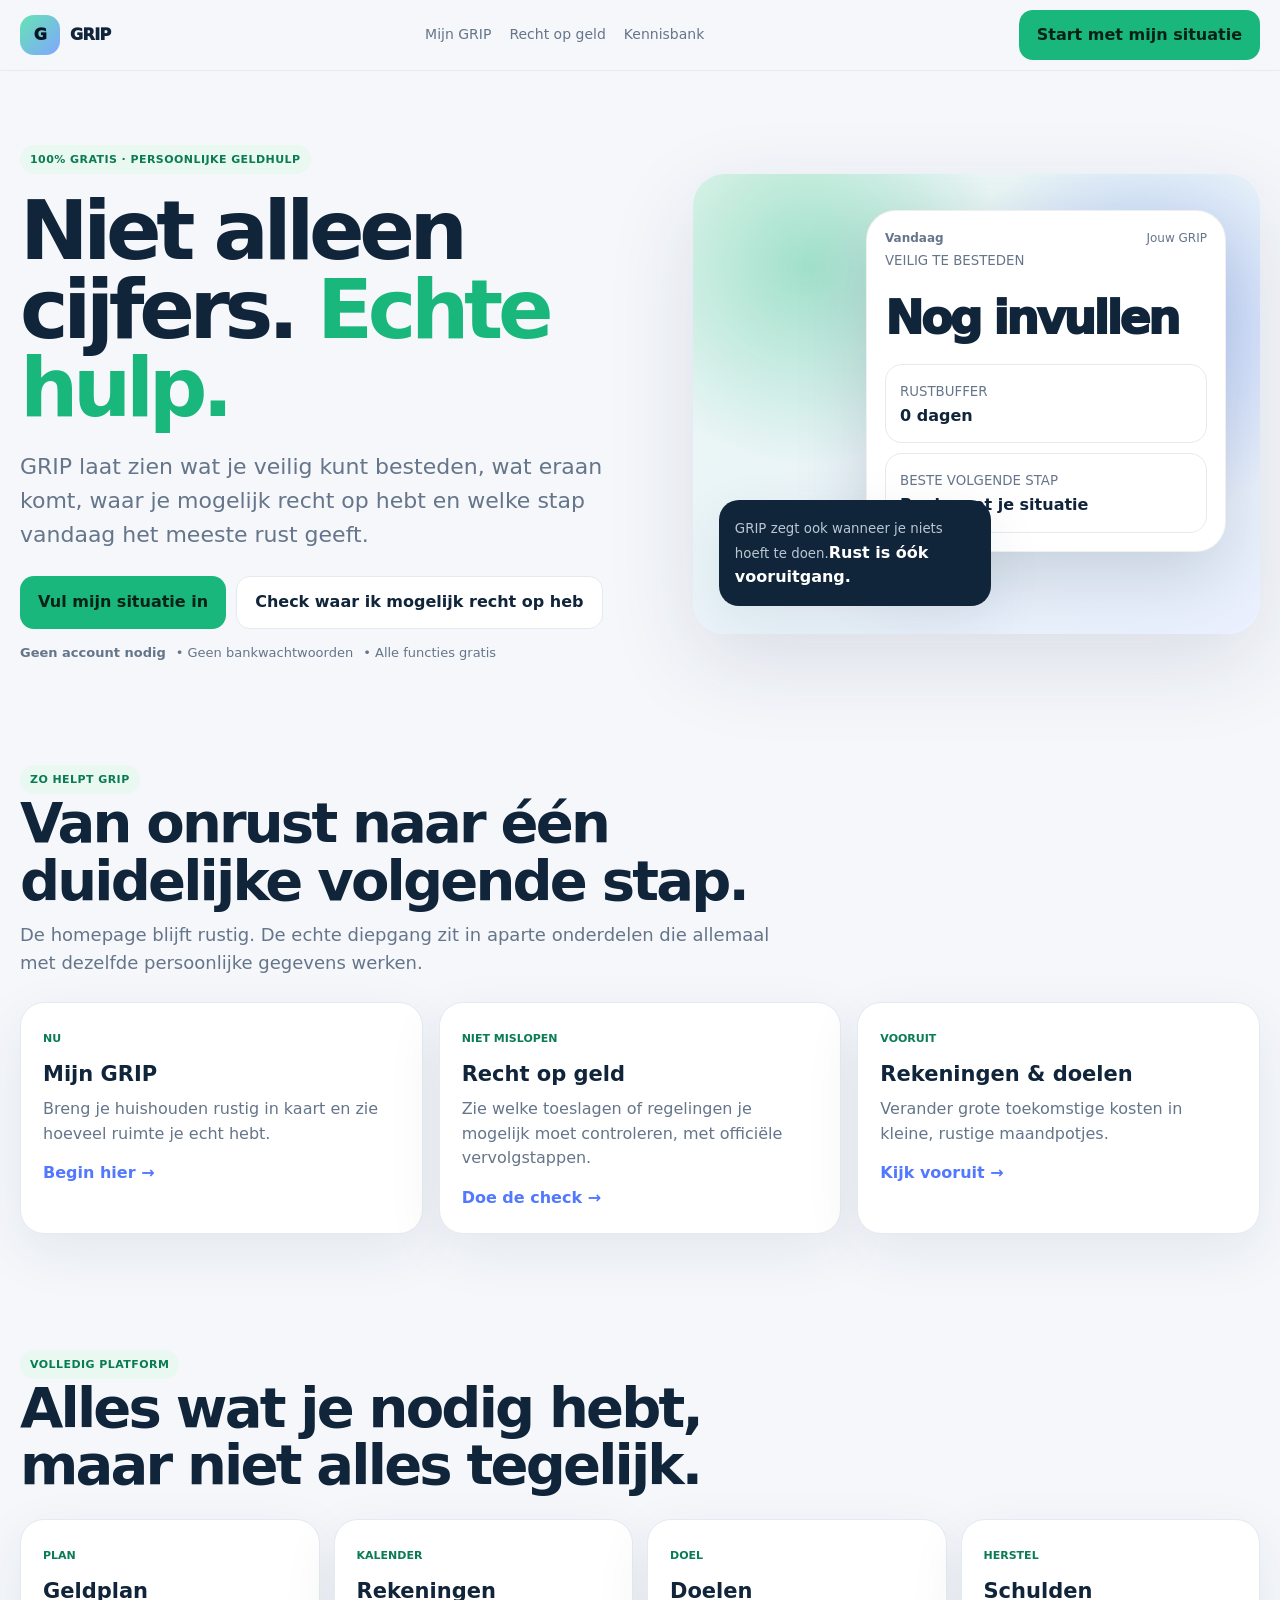
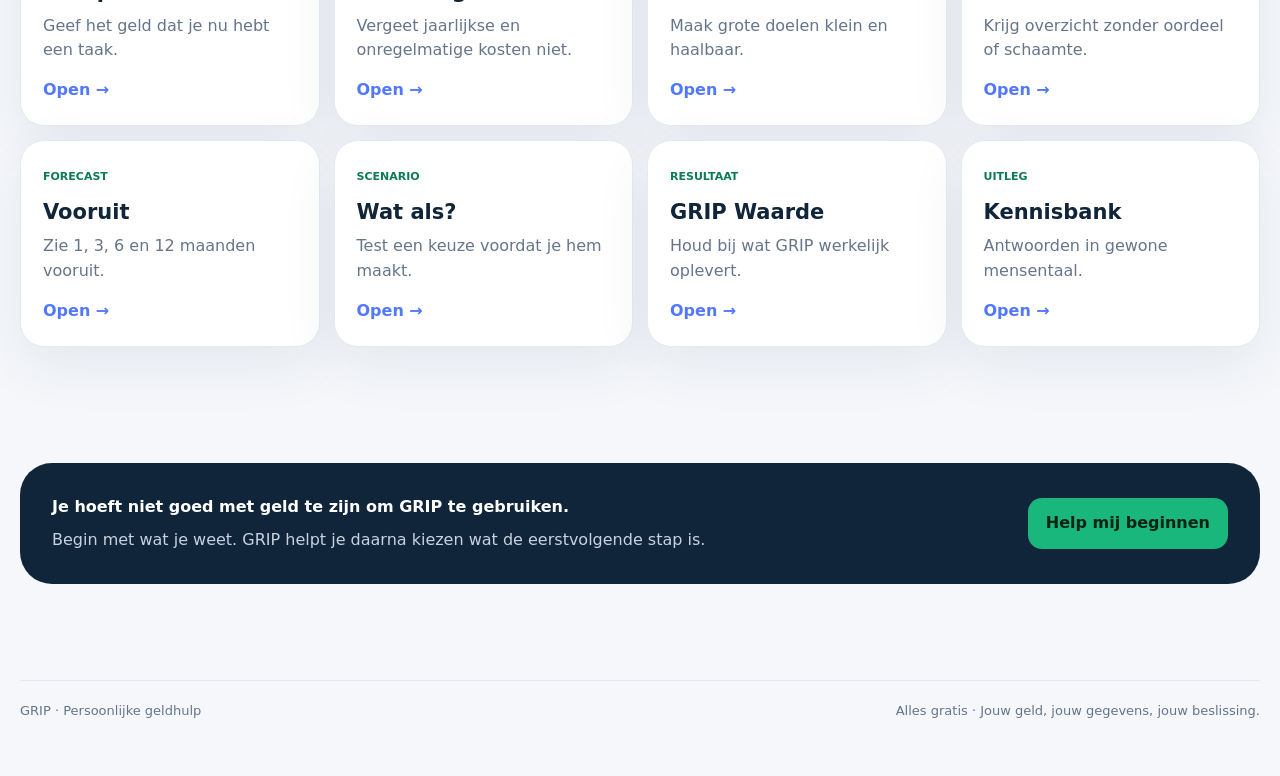
==== commit fec81748: "Rebuild GRIP homepage as supportive multi-page platform" ====
--- a/index.html
+++ b/index.html
@@ -1,30 +1 @@
-<!doctype html>
-<html lang="nl" data-theme="light">
-<head>
-  <meta charset="utf-8" />
-  <meta name="viewport" content="width=device-width,initial-scale=1,viewport-fit=cover" />
-  <meta name="theme-color" content="#f6f8fb" />
-  <meta name="description" content="GRIP geeft huishoudens overzicht in inkomen, uitgaven, buffer, toekomstige rekeningen en financiële ruimte." />
-  <title>GRIP — Rust en overzicht in je geld</title>
-  <link rel="stylesheet" href="style.css" />
-</head>
-<body>
-<a class="skip" href="#app">Ga naar Mijn GRIP</a>
-<header class="nav"><div class="wrap navin"><a class="logo" href="#top" aria-label="GRIP home"><span class="mark">G</span><span>GRIP</span></a><nav class="navlinks" aria-label="Hoofdnavigatie"><a href="#hoe">Hoe het werkt</a><a href="#app">Mijn GRIP</a><a href="#veilig">Veilig & privé</a></nav><div class="navActions"><button class="iconbtn" id="themeToggle" type="button" aria-label="Wissel kleurthema">☾</button><a class="btn primary navcta" href="#app" data-open-tab="setup">Start overzicht</a></div></div></header>
-<main id="top">
-<section class="wrap hero"><div><span class="eyebrow">Persoonlijk financieel overzicht</span><h1>Van losse bedragen naar <span>één duidelijk plan.</span></h1><p class="lead">Vul je eigen huishouden in. GRIP berekent daarna direct je maandruimte, veilige bestedingsruimte, rustbuffer, toekomstige rekeningen en scenario’s.</p><div class="heroActions"><a class="btn primary" href="#app" data-open-tab="setup">Vul mijn situatie in</a><button class="btn secondary" id="demoTop" type="button">Bekijk met voorbeeld</button></div><div class="trust"><b>Geen account nodig</b><span>• Gegevens lokaal op je apparaat</span><span>• Direct opnieuw berekenen</span></div></div><div class="mock" aria-label="Voorbeeld van het GRIP dashboard"><div class="mockTop"><strong>Vandaag</strong><span>GRIP overzicht</span></div><div class="statusCard"><small>VEILIG TE BESTEDEN</small><h3 id="heroStatus">Vul je situatie in</h3><div class="metricGrid"><div class="metric"><span>Deze maand</span><strong id="heroSafe">€ 0</strong></div><div class="metric"><span>Rustbuffer</span><strong id="heroDays">0 dagen</strong></div></div></div><div class="actionCard"><small>BESTE VOLGENDE STAP</small><b id="heroAction">Maak je persoonlijke overzicht</b><p id="heroActionText">Daarna worden alle onderdelen automatisch berekend.</p></div></div></section>
-<section class="wrap section" id="hoe"><div class="sectionHead"><span class="pill">Product-first</span><h2>Rustig als een bankapp. Simpel als een checklist.</h2><p>Geen donkere marketingachtergrond of overdaad aan grafieken. Eerst je echte cijfers, daarna alleen de inzichten die je nodig hebt.</p></div><div class="grid3"><article class="card"><div class="icon">◎</div><h3>Alles bij elkaar</h3><p>Inkomen, maandkosten, buffer, spaardoel en toekomstige rekeningen in één model.</p></article><article class="card"><div class="icon">→</div><h3>Vooruitkijken</h3><p>Een eenvoudige 1-, 3-, 6- en 12-maandsprojectie op basis van jouw invoer.</p></article><article class="card"><div class="icon">✦</div><h3>Concrete volgende stap</h3><p>GRIP benoemt wat nu het meeste aandacht verdient, zonder te oordelen.</p></article></div></section>
-<section class="wrap section" id="app"><div class="appShell"><div class="appHead"><div><span class="pill">Volledig testbaar</span><h2>Mijn GRIP</h2><p>Vul je eigen situatie in en test alle onderdelen direct.</p></div><div class="appHeadActions"><button class="btn secondary" id="exportBtn" type="button">Exporteer CSV</button><button class="btn dangerBtn" id="resetBtn" type="button">Wis gegevens</button></div></div><div class="tabs" role="tablist" aria-label="GRIP onderdelen"><button class="tab active" type="button" data-tab="setup">1. Invullen</button><button class="tab" type="button" data-tab="today">2. Vandaag</button><button class="tab" type="button" data-tab="costs">3. Uitgaven</button><button class="tab" type="button" data-tab="future">4. Vooruit</button><button class="tab" type="button" data-tab="opps">5. Kansen</button><button class="tab" type="button" data-tab="scenario">6. Wat als?</button></div>
-<section class="panel active" id="panel-setup" role="tabpanel"><div class="setupGrid"><aside class="intro"><span class="pill">Stap voor stap</span><h3>Begin met je echte maand.</h3><p>Rond bedragen gerust af. Je kunt alles later aanpassen.</p><div class="steps"><div class="step"><span class="num">1</span><div><b>Inkomen</b><div class="hint">Wat komt er netto binnen?</div></div></div><div class="step"><span class="num">2</span><div><b>Maandkosten</b><div class="hint">Wonen, boodschappen, vervoer enz.</div></div></div><div class="step"><span class="num">3</span><div><b>Buffer & rekeningen</b><div class="hint">Wat staat er al apart en wat komt eraan?</div></div></div></div><button class="btn secondary full" id="demoBtn" type="button">Laad voorbeeldsituatie</button></aside><form class="formCard" id="budgetForm" novalidate><div class="alert" id="formAlert" role="alert"></div>
-<div class="group"><h3>Inkomen per maand</h3><p>Netto bedragen die je huishouden gemiddeld ontvangt.</p><div class="formGrid"><div class="field"><label for="income1">Mijn netto inkomen</label><div class="input"><span>€</span><input id="income1" type="number" inputmode="decimal" min="0" step="10" placeholder="2500" /></div></div><div class="field"><label for="income2">Partner / tweede inkomen</label><div class="input"><span>€</span><input id="income2" type="number" inputmode="decimal" min="0" step="10" placeholder="0" /></div></div><div class="field"><label for="benefits">Toeslagen / uitkeringen</label><div class="input"><span>€</span><input id="benefits" type="number" inputmode="decimal" min="0" step="10" placeholder="0" /></div></div><div class="field"><label for="otherIncome">Overig inkomen</label><div class="input"><span>€</span><input id="otherIncome" type="number" inputmode="decimal" min="0" step="10" placeholder="0" /></div></div></div></div>
-<div class="group"><h3>Vaste en normale maandkosten</h3><p>Gebruik gemiddelden als een bedrag per maand wisselt.</p><div class="formGrid"><div class="field"><label for="housing">Huur / hypotheek</label><div class="input"><span>€</span><input id="housing" type="number" min="0" step="10" placeholder="950" /></div></div><div class="field"><label for="energy">Energie + water</label><div class="input"><span>€</span><input id="energy" type="number" min="0" step="10" placeholder="180" /></div></div><div class="field"><label for="insurance">Verzekeringen</label><div class="input"><span>€</span><input id="insurance" type="number" min="0" step="10" placeholder="190" /></div></div><div class="field"><label for="telecom">Internet + telefoon</label><div class="input"><span>€</span><input id="telecom" type="number" min="0" step="10" placeholder="75" /></div></div><div class="field"><label for="groceries">Boodschappen</label><div class="input"><span>€</span><input id="groceries" type="number" min="0" step="10" placeholder="450" /></div></div><div class="field"><label for="transport">Vervoer</label><div class="input"><span>€</span><input id="transport" type="number" min="0" step="10" placeholder="250" /></div></div><div class="field"><label for="subscriptions">Abonnementen</label><div class="input"><span>€</span><input id="subscriptions" type="number" min="0" step="5" placeholder="55" /></div></div><div class="field"><label for="debt">Leningen / aflossingen</label><div class="input"><span>€</span><input id="debt" type="number" min="0" step="10" placeholder="0" /></div></div><div class="field"><label for="childcare">Kinderen / opvang</label><div class="input"><span>€</span><input id="childcare" type="number" min="0" step="10" placeholder="0" /></div></div><div class="field"><label for="otherCosts">Overige maandkosten</label><div class="input"><span>€</span><input id="otherCosts" type="number" min="0" step="10" placeholder="150" /></div></div></div></div>
-<div class="group"><h3>Buffer, sparen & betaaldag</h3><p>Dit maakt de dagelijkse ruimte en financiële ademruimte duidelijker.</p><div class="formGrid"><div class="field"><label for="savings">Beschikbare buffer</label><div class="input"><span>€</span><input id="savings" type="number" min="0" step="50" placeholder="1500" /></div></div><div class="field"><label for="monthlySavingGoal">Gewenst sparen per maand</label><div class="input"><span>€</span><input id="monthlySavingGoal" type="number" min="0" step="10" placeholder="100" /></div></div><div class="field"><label for="nextIncomeDate">Volgende betaaldag (optioneel)</label><div class="input no-prefix"><input id="nextIncomeDate" type="date" /></div><div class="hint">Voor een schatting van je dagelijkse ruimte tot je volgende inkomen.</div></div></div></div>
-<div class="group"><h3>Toekomstige rekeningen</h3><p>Voeg meerdere bekende kosten toe. GRIP rekent uit hoeveel je daarvoor per maand kunt reserveren.</p><div class="billList" id="billList"></div><div class="addRow"><button class="btn secondary" id="addBillBtn" type="button">+ Rekening toevoegen</button></div></div><div class="formActions"><button class="btn primary" type="submit">Bereken mijn volledige GRIP</button><button class="btn secondary" id="saveOnlyBtn" type="button">Alleen opslaan</button></div><p class="hint">Deze testversie slaat je invoer alleen lokaal in je browser op. Vul nooit bankwachtwoorden of pincodes in.</p></form></div></section>
-<section class="panel" id="panel-today" role="tabpanel"><div class="dashboard"><article class="heroKpi"><div class="label">Veilig te besteden deze maand</div><div class="kpi" id="safeSpend">€ 0</div><p id="safeText">Vul eerst je gegevens in.</p><div class="progress"><span id="roomProgress"></span></div><div class="statGrid"><div class="stat"><small>Maandruimte vóór reserveringen</small><b id="monthlyRoom">€ 0</b></div><div class="stat"><small>Reserveren voor rekeningen</small><b id="reserveMonthly">€ 0</b></div><div class="stat"><small>Gepland sparen</small><b id="savingGoalOut">€ 0</b></div><div class="stat"><small>Rustbuffer</small><b id="bufferDays">0 dagen</b></div><div class="stat"><small>Dagruimte tot betaaldag</small><b id="dailySpend">—</b></div><div class="stat"><small>Dagen tot betaaldag</small><b id="daysToPayday">—</b></div></div></article><div class="list"><div class="listItem"><div><small>Status</small><b id="statusText">Nog niet berekend</b></div><span class="signal" id="statusDot"></span></div><div class="listItem"><div><small>Totale inkomsten</small><b id="incomeTotal">€ 0</b></div></div><div class="listItem"><div><small>Totale maandkosten</small><b id="costTotal">€ 0</b></div></div><div class="listItem"><div><small>Grootste kostenpost</small><b id="largestCost">—</b></div></div><div class="listItem"><div><small>Abonnementen per jaar</small><b id="annualSubs">€ 0</b></div></div><div class="listItem"><div><small>Beste volgende stap</small><b id="bestAction">Vul je gegevens in</b></div></div></div></div></section>
-<section class="panel" id="panel-costs" role="tabpanel"><div class="breakdown"><article class="card"><span class="pill">Waar gaat het heen?</span><h3>Uitgavenverdeling</h3><p class="mutedText">De balken tonen de verhouding binnen je totale maandkosten.</p><div class="barList" id="expenseBars"></div></article><article class="card"><span class="pill">Samenvatting</span><h3>Maandbalans</h3><div class="list" id="summaryList"></div></article></div></section>
-<section class="panel" id="panel-future" role="tabpanel"><div class="panelHead"><h3>Vooruitkijken</h3><p>Een eenvoudige projectie op basis van je huidige invoer. Geen garantie dat de toekomst zo verloopt.</p></div><div class="timeline" id="timeline"></div></section>
-<section class="panel" id="panel-opps" role="tabpanel"><div class="panelHead"><h3>Kansen & aandachtspunten</h3><p>GRIP vertaalt je cijfers naar controles die je zelf kunt afvinken.</p></div><div class="opps" id="opportunityList"></div></section>
-<section class="panel" id="panel-scenario" role="tabpanel"><div class="scenarioGrid"><form class="formCard" id="scenarioForm"><span class="pill">Wat als?</span><h3>Test een verandering</h3><p class="hint scenarioHint">Bijvoorbeeld minder werken, hogere huur of een eenmalige aankoop.</p><div class="field"><label for="incomeChange">Verandering inkomen per maand</label><div class="input"><span>€</span><input id="incomeChange" type="number" step="10" value="0" /></div></div><div class="field"><label for="costChange">Verandering kosten per maand</label><div class="input"><span>€</span><input id="costChange" type="number" step="10" value="0" /></div></div><div class="field"><label for="oneOff">Eenmalige extra uitgave</label><div class="input"><span>€</span><input id="oneOff" type="number" min="0" step="10" value="0" /></div></div><div class="scenarioPresets"><button type="button" class="preset" data-preset="incomeDown">-10% inkomen</button><button type="button" class="preset" data-preset="costUp">+15% kosten</button><button type="button" class="preset" data-preset="reset">Reset</button></div><button class="btn primary full" type="submit">Bereken scenario</button></form><article class="resultCard"><div class="label">Nieuwe maandruimte</div><div class="resultNumber" id="scenarioRoom">€ 0</div><p id="scenarioMessage">Vul eerst je basisgegevens in en test daarna een scenario.</p><div class="comparison"><div class="compare"><small>Verschil per maand</small><b id="scenarioMonthlyDiff">€ 0</b></div><div class="compare"><small>Effect na 12 maanden</small><b id="scenarioYearDiff">€ 0</b></div></div><div class="stressBox"><small>AUTOMATISCHE STRESSTEST</small><b id="stressResult">Nog niet berekend</b><p id="stressText">Na je invoer test GRIP automatisch wat er gebeurt bij 10% minder inkomen.</p></div></article></div></section>
-</div></section>
-<section class="wrap section" id="veilig"><div class="sectionHead"><span class="pill">Transparant</span><h2>Je moet kunnen zien hoe GRIP rekent.</h2><p>De berekeningen zijn bewust eenvoudig en uitlegbaar. Deze testversie is geen persoonlijk financieel advies en koppelt nog niet met een bank.</p></div><div class="grid3"><article class="card"><div class="icon">⌁</div><h3>Lokaal opgeslagen</h3><p>Je ingevulde bedragen blijven in deze browser en kunnen met één knop worden gewist.</p></article><article class="card"><div class="icon">∑</div><h3>Uitlegbare berekening</h3><p>Maandruimte = inkomsten min maandkosten. Daarna gaan reserveringen en je spaardoel eraf.</p></article><article class="card"><div class="icon">↻</div><h3>Altijd aanpasbaar</h3><p>Wijzig één bedrag, bereken opnieuw en alle onderdelen worden meteen bijgewerkt.</p></article></div><button class="btn secondary methodBtn" id="methodBtn" type="button">Bekijk alle berekeningen</button></section>
-</main><footer class="wrap footer"><div class="footerin"><div><b>GRIP Alpha</b><br />Persoonlijk financieel overzicht voor huishoudens.</div><div>Geen bankkoppeling · Geen financieel advies · Gegevens lokaal op dit apparaat</div></div></footer><div class="toast" id="toast" role="status" aria-live="polite"></div><dialog id="methodDialog"><div class="dialogBody"><h3>Hoe GRIP rekent</h3><ul><li><b>Totale inkomsten</b> = alle maandelijkse inkomensbronnen.</li><li><b>Totale maandkosten</b> = alle ingevulde vaste en normale kosten.</li><li><b>Maandruimte</b> = inkomsten − maandkosten.</li><li><b>Reservering rekeningen</b> = per rekening bedrag ÷ maanden tot betaling.</li><li><b>Veilig te besteden</b> = maandruimte − reserveringen − gewenst sparen.</li><li><b>Rustbuffer</b> = buffer ÷ gemiddelde dagelijkse maandkosten.</li><li><b>Vooruitblik</b> = buffer + maandruimte × maanden − rekeningen die dan vallen − gepland sparen.</li></ul><div class="dialogActions"><button class="btn primary" id="closeMethod" type="button">Sluiten</button></div></div></dialog><script src="app.js"></script></body></html>+<!doctype html><html lang="nl"><head><meta charset="utf-8"><meta name="viewport" content="width=device-width,initial-scale=1"><meta name="theme-color" content="#f5f7fb"><meta name="description" content="GRIP helpt je begrijpen wat er nu kan, wat eraan komt en welke volgende stap rust geeft."><title>GRIP — echte hulp bij je geld</title><link rel="stylesheet" href="/style.css"></head><body><header class="topbar"><div class="wrap topin"><a class="logo" href="/"><span class="mark">G</span><span>GRIP</span></a><nav class="mainnav"><a href="/mijn-grip/">Mijn GRIP</a><a href="/recht-op-geld/">Recht op geld</a><a href="/kennisbank/">Kennisbank</a></nav><a class="navcta primary" href="/mijn-grip/">Start met mijn situatie</a></div></header><main><section class="wrap hero"><div><span class="eyebrow">100% gratis · persoonlijke geldhulp</span><h1>Niet alleen cijfers. <span>Echte hulp.</span></h1><p class="lead">GRIP laat zien wat je veilig kunt besteden, wat eraan komt, waar je mogelijk recht op hebt en welke stap vandaag het meeste rust geeft.</p><div class="actions"><a class="btn primary" href="/mijn-grip/">Vul mijn situatie in</a><a class="btn secondary" href="/recht-op-geld/">Check waar ik mogelijk recht op heb</a></div><div class="trustline"><b>Geen account nodig</b><span>• Geen bankwachtwoorden</span><span>• Alle functies gratis</span></div></div><div class="heroVisual"><div class="phone"><div class="phoneTop"><b>Vandaag</b><span>Jouw GRIP</span></div><small class="muted">VEILIG TE BESTEDEN</small><div class="bigNumber" id="homeSafe">Nog invullen</div><div class="miniCard"><small>RUSTBUFFER</small><strong id="homeDays">0 dagen</strong></div><div class="miniCard"><small>BESTE VOLGENDE STAP</small><strong id="homeAction">Begin met je situatie</strong></div></div><div class="floatingHelp"><small>GRIP zegt ook wanneer je niets hoeft te doen.</small><b>Rust is óók vooruitgang.</b></div></div></section><section class="wrap section"><div class="sectionHead"><span class="pill">Zo helpt GRIP</span><h2>Van onrust naar één duidelijke volgende stap.</h2><p>De homepage blijft rustig. De echte diepgang zit in aparte onderdelen die allemaal met dezelfde persoonlijke gegevens werken.</p></div><div class="grid3"><article class="routeCard"><span class="tag">Nu</span><h3>Mijn GRIP</h3><p>Breng je huishouden rustig in kaart en zie hoeveel ruimte je echt hebt.</p><a class="go" href="/mijn-grip/">Begin hier →</a></article><article class="routeCard"><span class="tag">Niet mislopen</span><h3>Recht op geld</h3><p>Zie welke toeslagen of regelingen je mogelijk moet controleren, met officiële vervolgstappen.</p><a class="go" href="/recht-op-geld/">Doe de check →</a></article><article class="routeCard"><span class="tag">Vooruit</span><h3>Rekeningen & doelen</h3><p>Verander grote toekomstige kosten in kleine, rustige maandpotjes.</p><a class="go" href="/rekeningen/">Kijk vooruit →</a></article></div></section><section class="wrap section"><div class="sectionHead"><span class="pill">Volledig platform</span><h2>Alles wat je nodig hebt, maar niet alles tegelijk.</h2></div><div class="grid4"><a class="routeCard" href="/geldplan/"><span class="tag">Plan</span><h3>Geldplan</h3><p>Geef het geld dat je nu hebt een taak.</p><span class="go">Open →</span></a><a class="routeCard" href="/rekeningen/"><span class="tag">Kalender</span><h3>Rekeningen</h3><p>Vergeet jaarlijkse en onregelmatige kosten niet.</p><span class="go">Open →</span></a><a class="routeCard" href="/doelen/"><span class="tag">Doel</span><h3>Doelen</h3><p>Maak grote doelen klein en haalbaar.</p><span class="go">Open →</span></a><a class="routeCard" href="/schulden/"><span class="tag">Herstel</span><h3>Schulden</h3><p>Krijg overzicht zonder oordeel of schaamte.</p><span class="go">Open →</span></a><a class="routeCard" href="/vooruit/"><span class="tag">Forecast</span><h3>Vooruit</h3><p>Zie 1, 3, 6 en 12 maanden vooruit.</p><span class="go">Open →</span></a><a class="routeCard" href="/wat-als/"><span class="tag">Scenario</span><h3>Wat als?</h3><p>Test een keuze voordat je hem maakt.</p><span class="go">Open →</span></a><a class="routeCard" href="/grip-waarde/"><span class="tag">Resultaat</span><h3>GRIP Waarde</h3><p>Houd bij wat GRIP werkelijk oplevert.</p><span class="go">Open →</span></a><a class="routeCard" href="/kennisbank/"><span class="tag">Uitleg</span><h3>Kennisbank</h3><p>Antwoorden in gewone mensentaal.</p><span class="go">Open →</span></a></div></section><section class="wrap section"><div class="helpBand"><div><b>Je hoeft niet goed met geld te zijn om GRIP te gebruiken.</b><p>Begin met wat je weet. GRIP helpt je daarna kiezen wat de eerstvolgende stap is.</p></div><a class="btn primary" href="/mijn-grip/">Help mij beginnen</a></div></section></main><footer class="footer"><div class="wrap footerin"><span>GRIP · Persoonlijke geldhulp</span><span>Alles gratis · Jouw geld, jouw gegevens, jouw beslissing.</span></div></footer><script src="/common.js"></script><script>const c=GRIP.calc(),a=GRIP.action();document.querySelector('#homeSafe').textContent=c.income?GRIP.money(c.monthlyFree):'Nog invullen';document.querySelector('#homeDays').textContent=Math.round(c.bufferDays)+' dagen';document.querySelector('#homeAction').textContent=a[0];</script></body></html>
--- a/style.css
+++ b/style.css
@@ -1 +1 @@
-:root{--bg:#f6f8fb;--panel:#fff;--panel2:#f0f4f8;--text:#102033;--muted:#637487;--line:#dfe7ee;--brand:#16b37d;--brand2:#5578ff;--brandsoft:#e8f8f2;--bluesoft:#edf1ff;--warn:#b86d00;--warnsoft:#fff4df;--danger:#bd3745;--dangersoft:#fff0f2;--shadow:0 16px 50px rgba(29,50,73,.08);--shadow2:0 28px 80px rgba(29,50,73,.12);--r:24px;--max:1200px}html[data-theme="dark"]{--bg:#0c1622;--panel:#122131;--panel2:#17293b;--text:#f5f8fb;--muted:#a7b4c1;--line:#27394b;--brand:#65ddb0;--brand2:#8aa8ff;--brandsoft:#173a32;--bluesoft:#1d2d53;--warn:#ffd181;--warnsoft:#3b3020;--danger:#ff9eaa;--dangersoft:#3d252a;--shadow:0 18px 55px rgba(0,0,0,.2);--shadow2:0 30px 90px rgba(0,0,0,.3)}*{box-sizing:border-box}html{scroll-behavior:smooth}body{margin:0;background:var(--bg);color:var(--text);font-family:Inter,ui-sans-serif,system-ui,-apple-system,BlinkMacSystemFont,"Segoe UI",sans-serif;line-height:1.55}button,input{font:inherit}button{cursor:pointer}a{color:inherit;text-decoration:none}.wrap{width:min(var(--max),calc(100% - 32px));margin:auto}.skip{position:absolute;left:-9999px;top:8px;background:#fff;color:#000;padding:10px 14px;border-radius:10px;z-index:999}.skip:focus{left:12px}.nav{position:sticky;top:0;z-index:70;background:color-mix(in srgb,var(--bg) 90%,transparent);backdrop-filter:blur(18px);border-bottom:1px solid var(--line)}.navin{min-height:70px;display:flex;align-items:center;justify-content:space-between;gap:16px}.logo{display:flex;align-items:center;gap:10px;font-weight:950;letter-spacing:-.04em}.mark{width:38px;height:38px;border-radius:13px;background:linear-gradient(135deg,#5fe0b1,#77a8ff);display:grid;place-items:center;color:#07131e;font-weight:1000}.navlinks{display:flex;gap:18px;color:var(--muted);font-size:14px}.navlinks a:hover{color:var(--text)}.navActions{display:flex;gap:8px}.btn,.iconbtn{border:0;border-radius:14px;font-weight:850;display:inline-flex;align-items:center;justify-content:center;gap:8px;transition:.18s transform,.18s box-shadow}.btn{padding:13px 18px}.btn:hover,.iconbtn:hover{transform:translateY(-1px)}.iconbtn{width:42px;height:42px;background:var(--panel);border:1px solid var(--line);color:var(--text)}.primary{background:var(--brand);color:#07131e}.secondary{background:var(--panel);border:1px solid var(--line);color:var(--text)}.dangerBtn{background:var(--dangersoft);color:var(--danger);border:1px solid color-mix(in srgb,var(--danger) 20%,var(--line))}.full{width:100%}.hero{padding:54px 0 34px;display:grid;grid-template-columns:1.02fr .98fr;gap:42px;align-items:center}.eyebrow,.pill{display:inline-flex;padding:6px 10px;border-radius:999px;background:var(--brandsoft);color:var(--brand);font-size:11px;font-weight:900;letter-spacing:.04em;text-transform:uppercase}.hero h1{font-size:clamp(42px,6.5vw,74px);line-height:.98;letter-spacing:-.06em;margin:18px 0}.hero h1 span{color:var(--brand)}.lead{font-size:clamp(18px,2vw,21px);color:var(--muted);max-width:670px}.heroActions{display:flex;gap:10px;flex-wrap:wrap;margin:25px 0 16px}.trust{display:flex;gap:12px;flex-wrap:wrap;color:var(--muted);font-size:13px}.mock{background:linear-gradient(180deg,var(--panel),var(--panel2));border:1px solid var(--line);border-radius:30px;box-shadow:var(--shadow2);padding:18px}.mockTop{display:flex;justify-content:space-between;color:var(--muted);font-size:12px;margin-bottom:12px}.statusCard{background:var(--panel);border:1px solid var(--line);border-radius:20px;padding:18px}.statusCard small{color:var(--brand);font-weight:900}.statusCard h3{font-size:22px;margin:5px 0 14px}.metricGrid{display:grid;grid-template-columns:1fr 1fr;gap:10px}.metric{background:var(--panel2);border:1px solid var(--line);border-radius:15px;padding:13px}.metric span{display:block;color:var(--muted);font-size:11px}.metric strong{font-size:20px}.actionCard{margin-top:10px;padding:15px;border:1px solid var(--line);border-radius:17px;background:linear-gradient(135deg,var(--bluesoft),var(--brandsoft))}.actionCard small{font-weight:900;color:var(--brand2)}.actionCard b{display:block;margin:4px 0}.actionCard p{margin:0;color:var(--muted);font-size:13px}.section{padding:58px 0}.sectionHead{max-width:780px;margin-bottom:25px}.sectionHead h2{font-size:clamp(32px,5vw,52px);line-height:1.03;letter-spacing:-.05em;margin:0 0 11px}.sectionHead p{font-size:18px;color:var(--muted);margin:0}.grid3{display:grid;grid-template-columns:repeat(3,1fr);gap:15px}.card{background:var(--panel);border:1px solid var(--line);border-radius:var(--r);padding:22px;box-shadow:var(--shadow)}.card h3{margin:0 0 7px}.card p{margin:0;color:var(--muted)}.icon{width:44px;height:44px;border-radius:14px;background:var(--bluesoft);display:grid;place-items:center;margin-bottom:15px}.appShell{background:var(--panel);border:1px solid var(--line);border-radius:30px;box-shadow:var(--shadow2);overflow:hidden}.appHead{padding:22px 22px 0;display:flex;justify-content:space-between;gap:18px;align-items:flex-start}.appHead h2{font-size:30px;margin:0;letter-spacing:-.04em}.appHead p{margin:4px 0 0;color:var(--muted)}.appHeadActions{display:flex;gap:8px;flex-wrap:wrap}.tabs{display:flex;gap:8px;overflow:auto;padding:16px 22px;border-bottom:1px solid var(--line);scrollbar-width:none}.tabs::-webkit-scrollbar{display:none}.tab{white-space:nowrap;border:1px solid var(--line);background:var(--panel2);color:var(--muted);padding:10px 13px;border-radius:12px;font-weight:850}.tab.active{background:var(--brand);border-color:var(--brand);color:#07131e}.panel{display:none;padding:22px}.panel.active{display:block}.setupGrid{display:grid;grid-template-columns:.72fr 1.28fr;gap:18px}.intro{background:linear-gradient(145deg,var(--brandsoft),var(--bluesoft));border:1px solid var(--line);border-radius:22px;padding:22px}.intro h3{font-size:25px;margin:9px 0 7px}.intro p{color:var(--muted)}.steps{display:grid;gap:10px;margin-top:17px}.step{display:flex;gap:10px}.num{width:28px;height:28px;border-radius:9px;background:var(--panel);border:1px solid var(--line);display:grid;place-items:center;font-size:12px;font-weight:900;flex:0 0 auto}.formCard{background:var(--panel2);border:1px solid var(--line);border-radius:22px;padding:20px}.group{margin-bottom:21px}.group h3{font-size:17px;margin:0 0 3px}.group>p{font-size:12px;color:var(--muted);margin:0 0 12px}.formGrid{display:grid;grid-template-columns:1fr 1fr;gap:12px}.field label,.miniLabel{display:block;font-size:12px;font-weight:850;margin-bottom:6px}.input{display:flex;align-items:center;background:var(--panel);border:1px solid var(--line);border-radius:13px;min-height:48px;padding:0 12px}.input span{color:var(--muted);font-weight:850}.input input{width:100%;border:0;outline:0;background:transparent;color:var(--text);padding:12px 7px}.input.no-prefix input{padding-left:0}.input:focus-within{border-color:var(--brand2);box-shadow:0 0 0 3px color-mix(in srgb,var(--brand2) 14%,transparent)}.hint{font-size:11px;color:var(--muted);margin-top:4px}.billList{display:grid;gap:9px}.billRow{display:grid;grid-template-columns:1.2fr .7fr .7fr auto;gap:8px;align-items:end}.inlineInput{width:100%;border:1px solid var(--line);background:var(--panel);color:var(--text);border-radius:12px;padding:11px 12px}.addRow{margin-top:9px}.formActions{display:flex;gap:9px;flex-wrap:wrap}.formActions .btn{flex:1}.alert{display:none;padding:12px 14px;border-radius:13px;margin-bottom:13px;background:var(--dangersoft);color:var(--danger);border:1px solid color-mix(in srgb,var(--danger) 20%,var(--line))}.alert.show{display:block}.dashboard{display:grid;grid-template-columns:1.05fr .95fr;gap:18px}.heroKpi{background:linear-gradient(145deg,var(--brandsoft),var(--bluesoft));border:1px solid var(--line);border-radius:22px;padding:22px}.label{font-size:11px;text-transform:uppercase;letter-spacing:.04em;font-weight:950;color:var(--muted)}.kpi{font-size:clamp(38px,7vw,58px);font-weight:950;letter-spacing:-.06em;line-height:1;margin:8px 0}.heroKpi p{margin:0;color:var(--muted)}.progress{height:11px;border-radius:999px;background:var(--line);overflow:hidden;margin:14px 0}.progress span{display:block;height:100%;width:0;background:linear-gradient(90deg,var(--brand),var(--brand2));border-radius:inherit;transition:.3s width}.statGrid{display:grid;grid-template-columns:1fr 1fr;gap:10px;margin-top:12px}.stat{background:var(--panel);border:1px solid var(--line);border-radius:15px;padding:13px}.stat small{display:block;color:var(--muted)}.stat b{font-size:18px}.list{display:grid;gap:9px}.listItem{display:flex;justify-content:space-between;gap:14px;align-items:center;padding:13px 14px;border:1px solid var(--line);border-radius:15px;background:var(--panel2)}.listItem small{display:block;color:var(--muted)}.signal{width:10px;height:10px;border-radius:50%;background:var(--brand);flex:0 0 auto}.signal.warn{background:var(--warn)}.signal.danger{background:var(--danger)}.breakdown{display:grid;grid-template-columns:1fr 1fr;gap:18px}.mutedText,.panelHead p{color:var(--muted)}.barList{display:grid;gap:11px}.barRow{display:grid;grid-template-columns:115px 1fr 72px;gap:10px;align-items:center}.barRow small{color:var(--muted)}.barTrack{height:10px;background:var(--panel2);border-radius:999px;overflow:hidden}.barFill{height:100%;background:linear-gradient(90deg,var(--brand),var(--brand2));border-radius:inherit}.barValue{text-align:right;font-weight:850;font-size:12px}.panelHead{margin-bottom:17px}.panelHead h3{font-size:28px;margin:0 0 4px}.panelHead p{margin:0}.timeline{display:grid;gap:11px;position:relative;padding-left:24px}.timeline:before{content:"";position:absolute;left:7px;top:9px;bottom:9px;width:2px;background:var(--line)}.timeItem{position:relative;border:1px solid var(--line);border-radius:16px;padding:14px;background:var(--panel2)}.timeItem:before{content:"";position:absolute;width:11px;height:11px;border-radius:50%;background:var(--brand);left:-22px;top:20px;box-shadow:0 0 0 4px var(--panel)}.timeItem.warn:before{background:var(--warn)}.timeItem.danger:before{background:var(--danger)}.timeItem small{color:var(--muted)}.timeItem h3{margin:3px 0}.timeItem p{margin:0;color:var(--muted);font-size:13px}.opps{display:grid;gap:10px}.opp{display:grid;grid-template-columns:auto 1fr auto;gap:12px;align-items:center;border:1px solid var(--line);border-radius:16px;padding:14px;background:var(--panel2)}.oppIcon{width:40px;height:40px;border-radius:12px;background:var(--brandsoft);display:grid;place-items:center}.opp small{color:var(--muted)}.opp strong{display:block}.oppValue{text-align:right;font-weight:900;color:var(--brand)}.checkbtn{margin-top:5px;border:1px solid var(--line);background:var(--panel);color:var(--text);border-radius:9px;padding:7px 9px;font-weight:800;font-size:11px}.done{opacity:.55}.done strong{text-decoration:line-through}.scenarioGrid{display:grid;grid-template-columns:.9fr 1.1fr;gap:18px}.scenarioHint{margin-bottom:15px}.scenarioPresets{display:flex;gap:7px;flex-wrap:wrap;margin:8px 0 12px}.preset{border:1px solid var(--line);background:var(--panel);color:var(--text);border-radius:10px;padding:8px 10px;font-weight:800;font-size:11px}.resultCard{background:linear-gradient(145deg,var(--bluesoft),var(--brandsoft));border:1px solid var(--line);border-radius:22px;padding:21px}.resultNumber{font-size:44px;font-weight:950;letter-spacing:-.05em}.comparison{display:grid;grid-template-columns:1fr 1fr;gap:9px;margin-top:13px}.compare{background:var(--panel);border:1px solid var(--line);border-radius:13px;padding:12px}.compare small{display:block;color:var(--muted)}.stressBox{margin-top:13px;padding:13px;border-radius:14px;background:var(--panel);border:1px solid var(--line)}.stressBox small{font-size:10px;color:var(--muted);font-weight:900}.stressBox b{display:block;margin:3px 0}.stressBox p{margin:0;color:var(--muted);font-size:12px}.methodBtn{margin-top:18px}.footer{padding:34px 0 50px;color:var(--muted);font-size:12px}.footerin{border-top:1px solid var(--line);padding-top:20px;display:flex;justify-content:space-between;gap:20px}.toast{position:fixed;left:50%;bottom:24px;transform:translate(-50%,110px);opacity:0;z-index:120;background:#102033;color:#fff;padding:12px 15px;border-radius:12px;box-shadow:var(--shadow2);font-weight:800;transition:.25s}.toast.show{transform:translate(-50%,0);opacity:1}dialog{border:0;border-radius:20px;padding:0;background:var(--panel);color:var(--text);box-shadow:var(--shadow2);width:min(620px,calc(100% - 28px))}dialog::backdrop{background:rgba(5,15,25,.48);backdrop-filter:blur(4px)}.dialogBody{padding:22px}.dialogBody h3{margin-top:0}.dialogBody li{color:var(--muted);margin:6px 0}.dialogActions{display:flex;justify-content:flex-end;margin-top:16px}@media(max-width:920px){.navlinks{display:none}.hero,.setupGrid,.dashboard,.breakdown,.scenarioGrid{grid-template-columns:1fr}.hero{padding-top:38px}.grid3{grid-template-columns:1fr}.section{padding:46px 0}.appHead{flex-direction:column}.formGrid{grid-template-columns:1fr}.billRow{grid-template-columns:1fr 1fr}.billName{grid-column:1/-1}.opp{grid-template-columns:auto 1fr}.oppValue{grid-column:2;text-align:left}.barRow{grid-template-columns:95px 1fr 64px}}@media(max-width:560px){.wrap{width:min(var(--max),calc(100% - 22px))}.navin{min-height:64px}.navcta{display:none}.hero h1{font-size:45px}.lead{font-size:17px}.heroActions{display:grid}.heroActions .btn{width:100%}.trust{display:grid;gap:5px}.metricGrid,.statGrid,.comparison{grid-template-columns:1fr}.appHead{padding:18px 16px 0}.tabs{padding:14px 16px}.panel{padding:16px}.formCard{padding:15px}.billRow{grid-template-columns:1fr}.billName{grid-column:auto}.formActions{display:grid}.footerin{flex-direction:column}.barRow{grid-template-columns:80px 1fr 60px}.kpi{font-size:44px}}+:root{--bg:#f5f7fb;--paper:#fff;--ink:#10243a;--muted:#65758a;--line:#e4eaf0;--brand:#19b77c;--brand2:#5278ff;--soft:#eaf8f2;--blue:#edf2ff;--warn:#a86400;--warnbg:#fff5de;--danger:#b83b4a;--dangerbg:#fff0f2;--shadow:0 18px 55px rgba(23,45,72,.08);--shadow2:0 28px 90px rgba(23,45,72,.12);--r:24px;--max:1240px}*{box-sizing:border-box}html{scroll-behavior:smooth}body{margin:0;font-family:Inter,ui-sans-serif,system-ui,-apple-system,BlinkMacSystemFont,"Segoe UI",sans-serif;background:var(--bg);color:var(--ink);line-height:1.55}a{color:inherit;text-decoration:none}button,input,select{font:inherit}button{cursor:pointer}.wrap{width:min(var(--max),calc(100% - 32px));margin:auto}.topbar{position:sticky;top:0;z-index:50;background:rgba(245,247,251,.9);backdrop-filter:blur(18px);border-bottom:1px solid var(--line)}.topin{min-height:70px;display:flex;align-items:center;justify-content:space-between;gap:16px}.logo{display:flex;align-items:center;gap:10px;font-weight:950;letter-spacing:-.04em}.mark{width:40px;height:40px;border-radius:14px;background:linear-gradient(135deg,#63e4b4,#82a6ff);display:grid;place-items:center;color:#081722;font-weight:1000}.mainnav{display:flex;gap:18px;color:var(--muted);font-size:14px}.navcta,.btn{border:0;border-radius:14px;padding:13px 18px;font-weight:850;display:inline-flex;align-items:center;justify-content:center;gap:8px}.primary{background:var(--brand);color:#062217}.secondary{background:var(--paper);border:1px solid var(--line)}.ghost{background:transparent;border:1px solid var(--line)}.hero{display:grid;grid-template-columns:1.05fr .95fr;gap:46px;align-items:center;padding:74px 0 44px}.eyebrow,.pill{display:inline-flex;align-items:center;gap:6px;border-radius:999px;padding:6px 10px;background:var(--soft);color:#0a7b53;font-weight:900;font-size:11px;letter-spacing:.04em;text-transform:uppercase}.hero h1{font-size:clamp(46px,7vw,82px);line-height:.96;letter-spacing:-.065em;margin:18px 0}.hero h1 span{color:var(--brand)}.lead{font-size:clamp(18px,2vw,22px);color:var(--muted);max-width:720px}.actions{display:flex;gap:10px;flex-wrap:wrap;margin-top:24px}.trustline{display:flex;gap:10px;flex-wrap:wrap;color:var(--muted);font-size:13px;margin-top:14px}.heroVisual{position:relative;min-height:460px;border-radius:32px;overflow:hidden;box-shadow:var(--shadow2);background:linear-gradient(145deg,#eaf8f2,#eaf0ff)}.heroVisual:before{content:"";position:absolute;inset:0;background:radial-gradient(circle at 20% 20%,rgba(25,183,124,.35),transparent 34%),radial-gradient(circle at 80% 32%,rgba(82,120,255,.32),transparent 36%)}.phone{position:absolute;right:34px;top:36px;width:min(72%,360px);background:#fff;border:1px solid rgba(0,0,0,.06);border-radius:30px;padding:18px;box-shadow:0 25px 70px rgba(32,55,80,.18)}.phoneTop{display:flex;justify-content:space-between;color:var(--muted);font-size:12px}.bigNumber{font-size:46px;font-weight:950;letter-spacing:-.06em;margin:10px 0 2px}.miniCard{border:1px solid var(--line);border-radius:17px;padding:14px;margin-top:10px;background:#fff}.miniCard strong{display:block}.miniCard small{color:var(--muted)}.floatingHelp{position:absolute;left:26px;bottom:28px;width:48%;background:#10243a;color:#fff;border-radius:20px;padding:16px;box-shadow:var(--shadow)}.floatingHelp small{color:#b9c7d4}.section{padding:58px 0}.sectionHead{max-width:780px;margin-bottom:26px}.sectionHead h2{font-size:clamp(34px,5vw,56px);letter-spacing:-.05em;line-height:1.02;margin:0 0 12px}.sectionHead p{margin:0;color:var(--muted);font-size:18px}.grid3{display:grid;grid-template-columns:repeat(3,1fr);gap:16px}.grid4{display:grid;grid-template-columns:repeat(4,1fr);gap:14px}.routeCard{background:var(--paper);border:1px solid var(--line);border-radius:var(--r);padding:22px;box-shadow:var(--shadow);transition:.18s transform,.18s box-shadow}.routeCard:hover{transform:translateY(-3px);box-shadow:var(--shadow2)}.routeCard .tag{font-size:11px;color:#0a7b53;font-weight:900;text-transform:uppercase}.routeCard h3{margin:8px 0 6px;font-size:21px}.routeCard p{margin:0;color:var(--muted)}.routeCard .go{display:inline-flex;margin-top:15px;font-weight:900;color:var(--brand2)}.helpBand{background:#10243a;color:#fff;border-radius:32px;padding:32px;display:grid;grid-template-columns:1fr auto;gap:20px;align-items:center}.helpBand p{color:#c8d3df;margin:8px 0 0}.footer{padding:38px 0 55px;color:var(--muted);font-size:13px}.footerin{border-top:1px solid var(--line);padding-top:20px;display:flex;justify-content:space-between;gap:18px;flex-wrap:wrap}.allfree{display:inline-flex;gap:8px;align-items:center;background:#0f2d25;color:#c8f6e5;border-radius:999px;padding:7px 11px;font-size:12px;font-weight:900}.platform{display:grid;grid-template-columns:250px 1fr;min-height:calc(100vh - 70px)}.sidebar{padding:24px 16px 38px;border-right:1px solid var(--line);background:#fbfcfe;position:sticky;top:70px;height:calc(100vh - 70px);overflow:auto}.sideTitle{font-size:11px;color:var(--muted);font-weight:900;text-transform:uppercase;margin:14px 10px 8px}.sideNav{display:grid;gap:4px}.sideNav a{padding:10px 12px;border-radius:12px;color:var(--muted);font-weight:750;font-size:14px}.sideNav a:hover,.sideNav a.active{background:var(--soft);color:#0b6045}.page{padding:34px 34px 60px;min-width:0}.pageHead{display:flex;justify-content:space-between;gap:24px;align-items:flex-start;margin-bottom:24px}.pageHead h1{font-size:clamp(36px,5vw,58px);letter-spacing:-.055em;line-height:1;margin:7px 0 8px}.pageHead p{color:var(--muted);font-size:18px;max-width:760px;margin:0}.helper{background:linear-gradient(135deg,var(--soft),var(--blue));border:1px solid var(--line);border-radius:22px;padding:18px;min-width:240px;max-width:320px}.helper small{display:block;color:#0a7b53;font-weight:900;text-transform:uppercase}.helper strong{display:block;margin:5px 0}.helper p{font-size:13px;color:var(--muted);margin:0}.panel{background:var(--paper);border:1px solid var(--line);border-radius:24px;padding:22px;box-shadow:var(--shadow)}.panel h2,.panel h3{margin-top:0}.kpis{display:grid;grid-template-columns:repeat(4,1fr);gap:12px;margin-bottom:16px}.kpi{background:var(--paper);border:1px solid var(--line);border-radius:19px;padding:17px}.kpi small{display:block;color:var(--muted);font-weight:800}.kpi strong{font-size:26px;letter-spacing:-.04em}.layout2{display:grid;grid-template-columns:1fr 1fr;gap:16px}.stack{display:grid;gap:14px}.field{margin-bottom:13px}.field label{display:block;font-size:12px;font-weight:850;margin-bottom:6px}.input{display:flex;align-items:center;background:#fff;border:1px solid var(--line);border-radius:13px;min-height:48px;padding:0 12px}.input span{color:var(--muted);font-weight:850}.input input,.input select{width:100%;border:0;outline:0;background:transparent;color:var(--ink);padding:12px 7px}.input:focus-within{border-color:var(--brand2);box-shadow:0 0 0 3px rgba(82,120,255,.1)}.formGrid{display:grid;grid-template-columns:1fr 1fr;gap:12px}.group{margin-bottom:24px}.group h3{margin-bottom:3px}.group>p{margin:0 0 12px;color:var(--muted);font-size:13px}.wizardStep{display:none}.wizardStep.active{display:block}.progress{height:9px;border-radius:999px;background:#e8edf2;overflow:hidden;margin:12px 0 20px}.progress span{height:100%;display:block;background:linear-gradient(90deg,var(--brand),var(--brand2));border-radius:inherit}.notice{border-radius:16px;padding:14px 15px;background:var(--blue);border:1px solid #dbe4ff;color:#355078}.notice.good{background:var(--soft);color:#1a684e;border-color:#d1f0e3}.notice.warn{background:var(--warnbg);color:#7c5200;border-color:#f6e1af}.actionBox{background:#10243a;color:white;border-radius:22px;padding:20px}.actionBox small{color:#a9b9c8;font-weight:900;text-transform:uppercase}.actionBox h3{margin:5px 0}.actionBox p{color:#ccd7e0;margin:0}.list{display:grid;gap:9px}.row{border:1px solid var(--line);border-radius:15px;padding:13px 14px;background:#fbfcfe;display:flex;justify-content:space-between;gap:14px;align-items:center}.row small{display:block;color:var(--muted)}.row b{display:block}.smallBtn{border:1px solid var(--line);background:white;border-radius:10px;padding:8px 10px;font-weight:800;color:var(--ink)}.dangerBtn{color:var(--danger);background:var(--dangerbg)}.bars{display:grid;gap:10px}.barRow{display:grid;grid-template-columns:120px 1fr 74px;gap:10px;align-items:center}.track{height:10px;border-radius:999px;background:#e8edf2;overflow:hidden}.fill{height:100%;background:linear-gradient(90deg,var(--brand),var(--brand2));border-radius:inherit}.muted{color:var(--muted)}.big{font-size:42px;letter-spacing:-.055em;font-weight:950}.goalCard,.scheme,.articleCard{border:1px solid var(--line);border-radius:18px;padding:16px;background:#fff}.scheme.possible{border-color:#bfe9d9;background:#f8fffc}.scheme h3,.goalCard h3{margin:0 0 6px}.scheme p,.goalCard p{color:var(--muted);margin:0 0 10px}.scheme a{font-weight:900;color:var(--brand2)}.checkerGrid{display:grid;grid-template-columns:1fr 1fr;gap:12px}.checkbox{display:flex;gap:10px;align-items:flex-start;border:1px solid var(--line);padding:12px;border-radius:14px;background:#fff}.checkbox input{margin-top:4px}.timeline{position:relative;display:grid;gap:12px;padding-left:23px}.timeline:before{content:"";position:absolute;left:7px;top:8px;bottom:8px;width:2px;background:var(--line)}.time{position:relative;border:1px solid var(--line);border-radius:16px;padding:14px;background:#fff}.time:before{content:"";position:absolute;left:-21px;top:18px;width:11px;height:11px;border-radius:50%;background:var(--brand);box-shadow:0 0 0 4px var(--bg)}.articleGrid{display:grid;grid-template-columns:repeat(3,1fr);gap:14px}.articleCard h3{margin:4px 0 7px}.articleCard p{margin:0;color:var(--muted)}.articleCard .read{margin-top:13px;color:var(--brand2);font-weight:900}.toast{position:fixed;left:50%;bottom:24px;transform:translate(-50%,120px);opacity:0;background:#10243a;color:#fff;padding:12px 15px;border-radius:12px;font-weight:800;transition:.22s;z-index:200}.toast.show{transform:translate(-50%,0);opacity:1}@media(max-width:1050px){.grid4{grid-template-columns:repeat(2,1fr)}.platform{grid-template-columns:1fr}.sidebar{display:none}.page{padding:26px 18px 52px}.kpis{grid-template-columns:repeat(2,1fr)}.mainnav{display:none}.pageHead{display:grid}.helper{max-width:none}.articleGrid{grid-template-columns:1fr 1fr}}@media(max-width:760px){.hero{grid-template-columns:1fr;padding-top:44px}.heroVisual{min-height:390px}.phone{right:18px;top:24px;width:75%}.floatingHelp{left:18px;bottom:20px;width:62%}.grid3,.grid4,.layout2,.formGrid,.checkerGrid,.articleGrid{grid-template-columns:1fr}.section{padding:44px 0}.helpBand{grid-template-columns:1fr}.kpis{grid-template-columns:1fr 1fr}.pageHead h1{font-size:42px}.barRow{grid-template-columns:90px 1fr 66px}.topin{min-height:64px}.navcta{display:none}.actions{display:grid}.actions .btn{width:100%}}@media(max-width:480px){.wrap{width:min(var(--max),calc(100% - 22px))}.hero h1{font-size:47px}.heroVisual{min-height:350px}.phone{width:82%}.floatingHelp{width:70%;padding:13px}.kpis{grid-template-columns:1fr}.page{padding:22px 12px 44px}.panel{padding:16px}.bigNumber{font-size:40px}}
